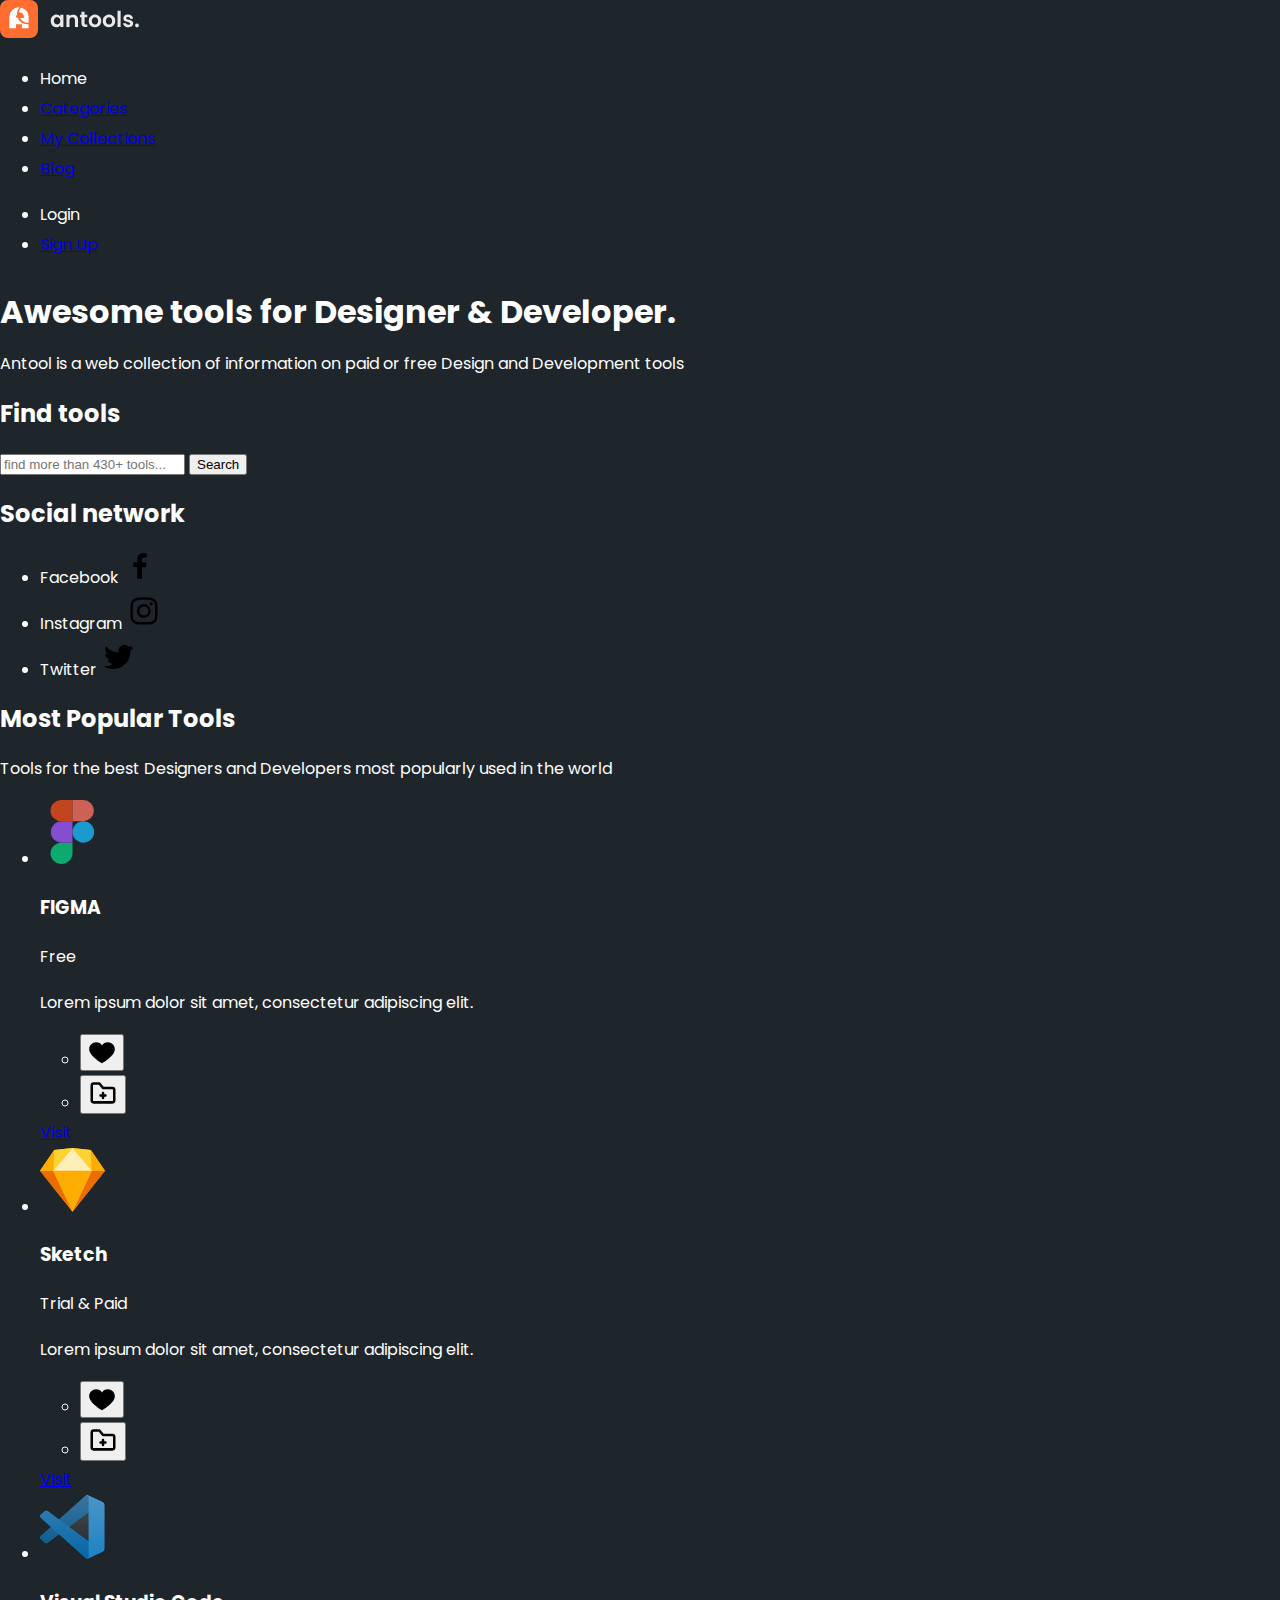
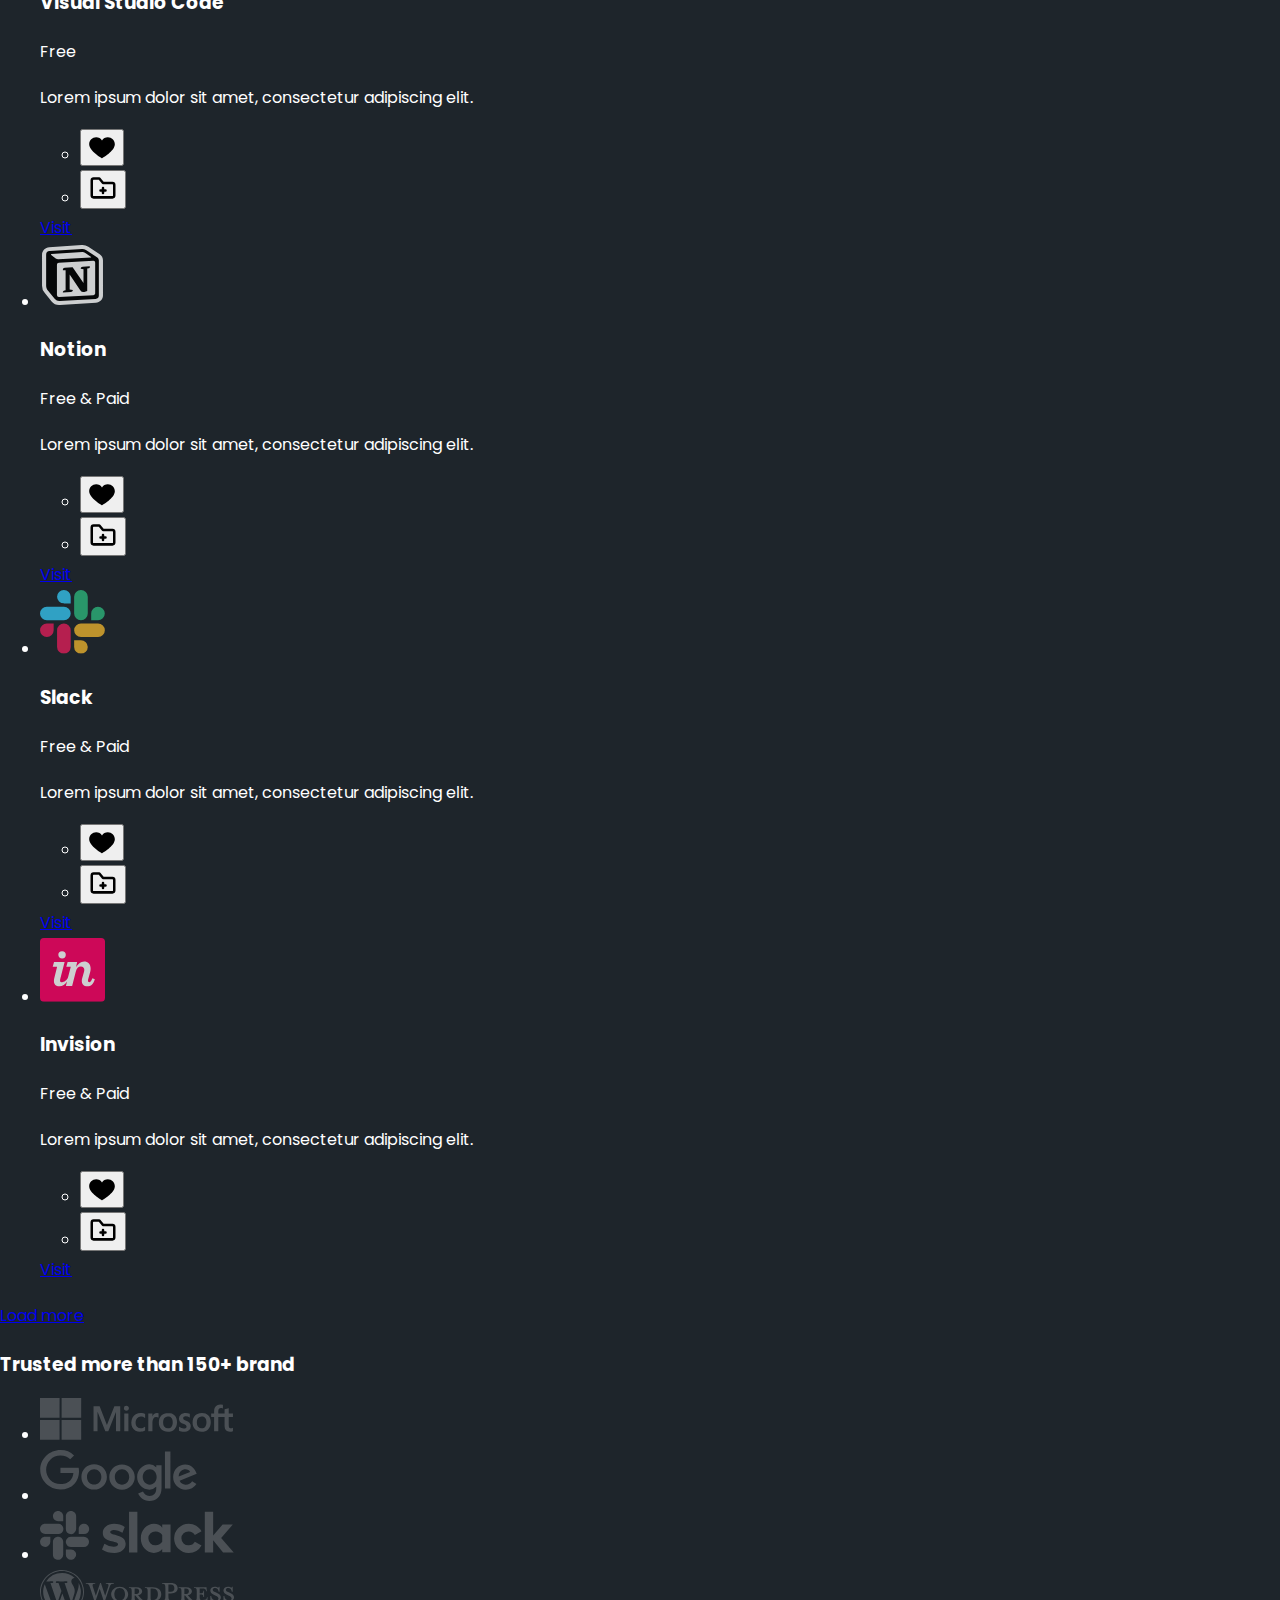
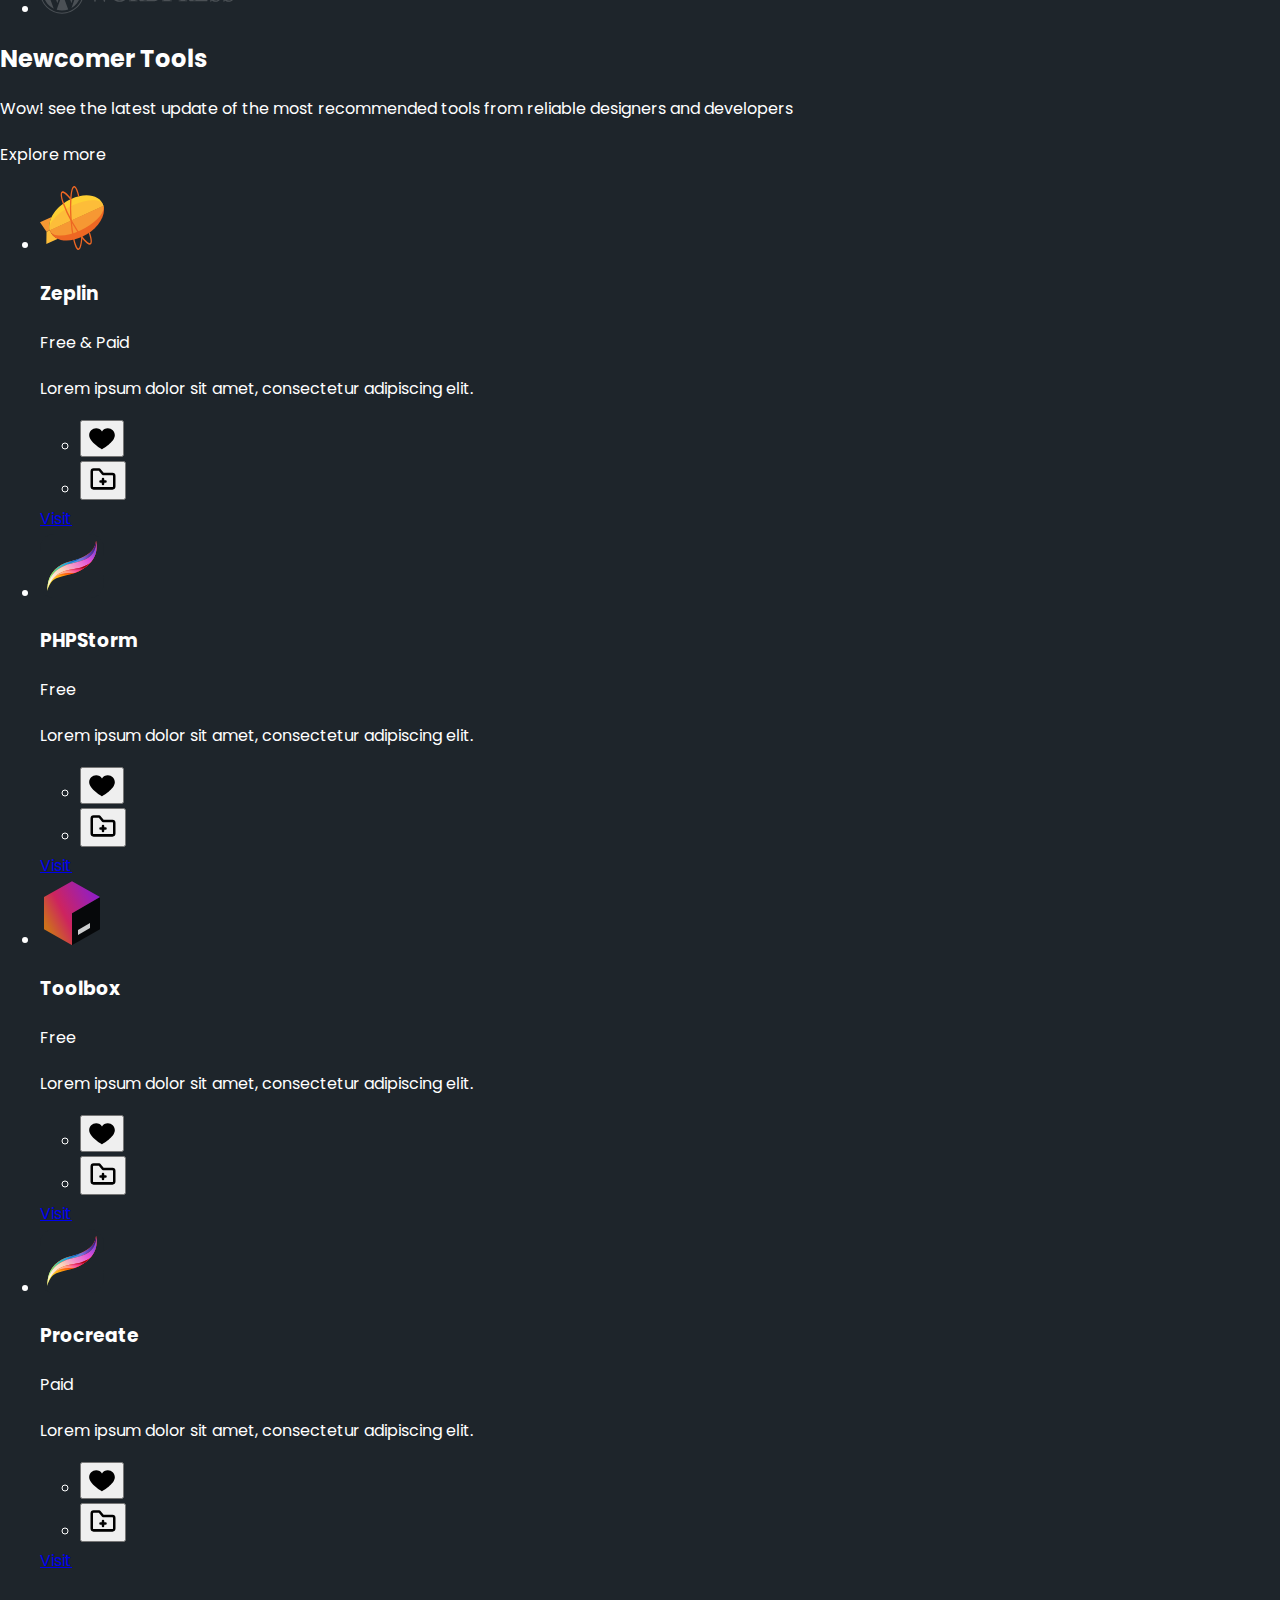
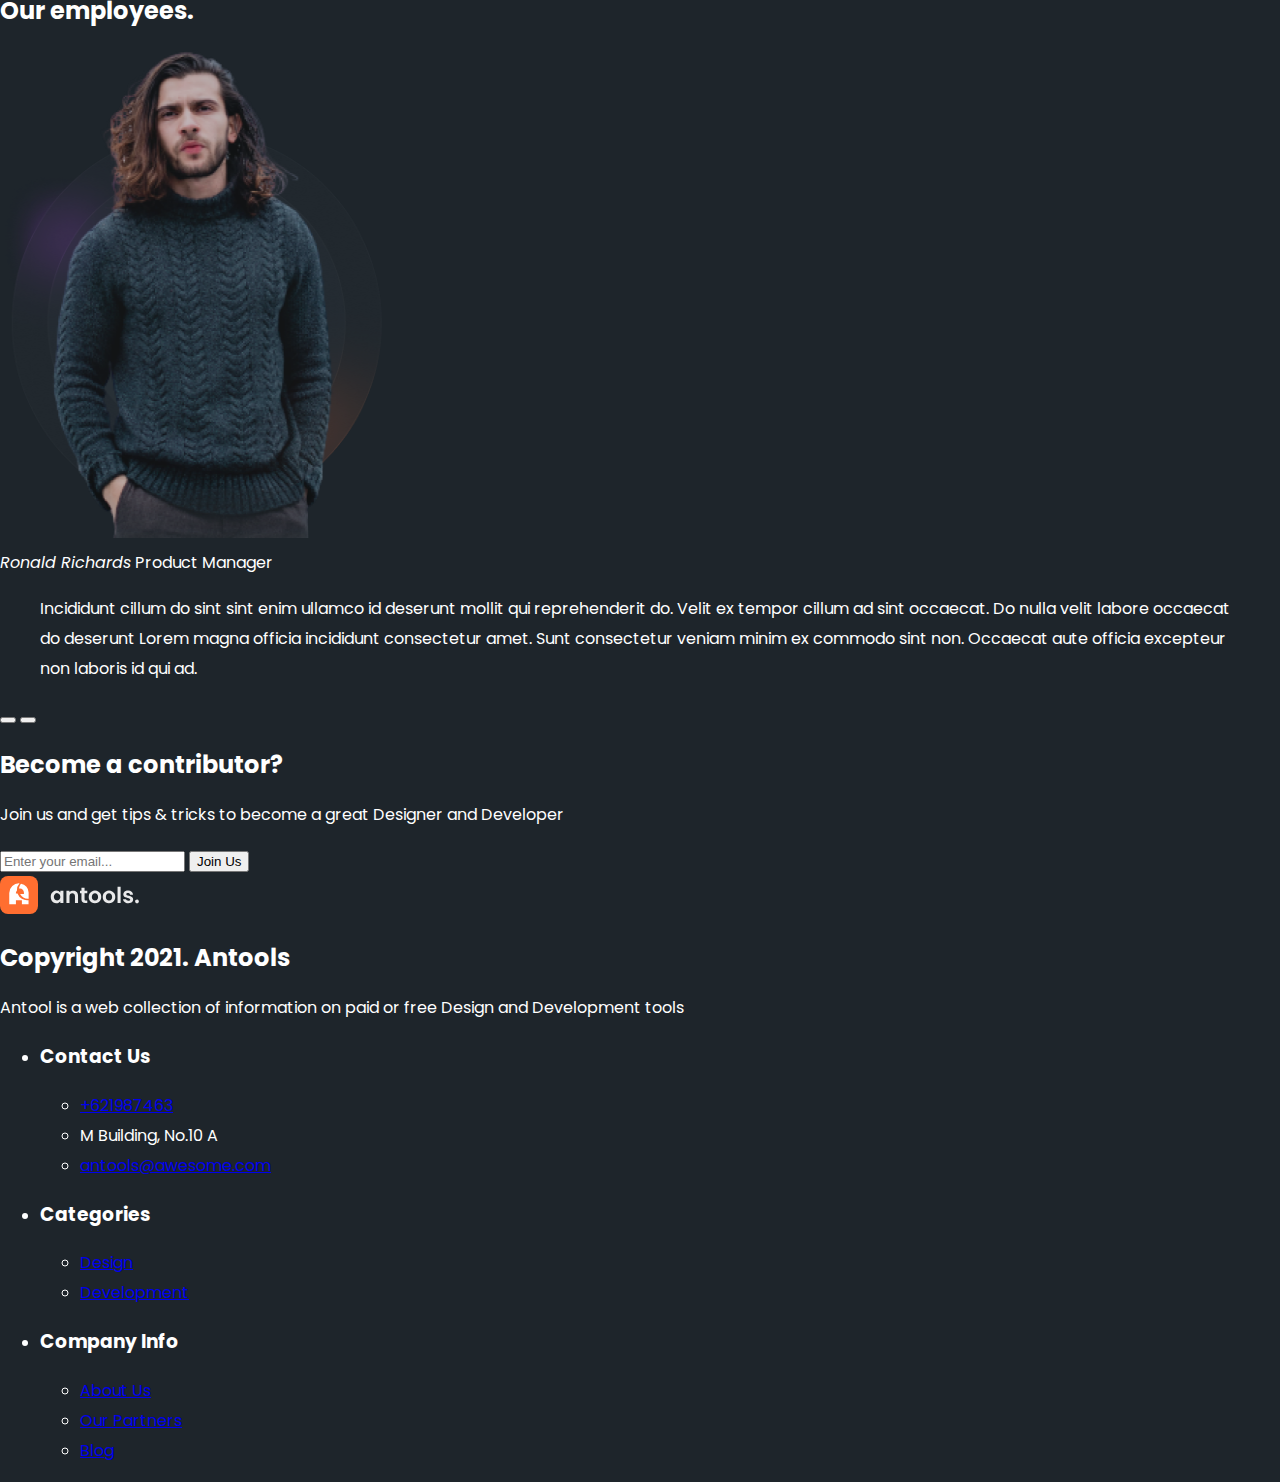
==== source/index.html @ 4cc18f41 "add links in navigation" ====
<!DOCTYPE html>
<html lang="en">

<head>
  <meta charset="UTF-8">
  <meta name="viewport" content="width=device-width, initial-scale=1.0">
  <link href="https://fonts.googleapis.com/css2?family=Poppins:wght@400;500;600&family=Roboto&display=swap" rel="stylesheet">
  <link rel="stylesheet" href="/css/style.css">
  <title>Antools - Awesome tools for Designer & Developer</title>
</head>

<body class="body">

  <!-- header/navigation -->

  <header class="main-header">
    <div class="main-header__wrapper">
      <a class="main-header__logo logo">
        <img src="./img/header/logo.svg" width="140" height="38" alt="Antools logo.">
      </a>
      <nav class="nav">
        <ul class="nav__list">
          <li class="nav__item">
            <a class="nav__link">Home</a>
          </li>
          <li class="nav__item">
            <a class="nav__link" href="#">Categories</a>
          </li>
          <li class="nav__item">
            <a class="nav__link" href="#">My Collections</a>
          </li>
          <li class="nav__item">
            <a class="nav__link" href="#">Blog</a>
          </li>
        </ul>
        <ul class="nav__list user-list">
          <li class="user-list__item">
            <a class="user-list__button button">Login</a>
          </li>
          <li class="user-list__item">
            <a class="user-list__button button button--orange" href="#">Sign Up</a>
          </li>
        </ul>
      </nav>
    </div>
  </header>

  <main class="main-page">

    <!-- hero section -->

    <section class="hero">
      <div class="hero__wrapper">
        <div class="hero__text">
          <h1 class="hero__title">Awesome tools for Designer & Developer<span class="hero__title--orange">.</span></h1>
          <p class="hero__description">
            Antool is a web collection of information on paid or free Design and Development tools
          </p>
        </div>

        <div class="hero__search">
          <h2 class="visually-hidden">Find tools</h2>
          <form class="hero__form form">
            <input class="form__search input" type="text" name="text" placeholder="find more than 430+ tools...">
            <input class="form__submit button button--orange" type="submit" name="submit" value="Search">
          </form>
        </div>

        <footer class="hero__footer">
          <h2 class="visually-hidden">Social network</h2>
          <ul class="hero__list">
            <li class="hero__item">
              <span class="visually-hidden">Facebook</span>
              <svg class="hero__social-icon" width="34" height="34" aria-hidden="true" focusable="false" xmlns="http://www.w3.org/2000/svg"><path d="M18.98 29.75V18.13h3.92l.58-4.54h-4.5v-2.9c0-1.3.36-2.2 2.25-2.2h2.38V4.42a31.64 31.64 0 0 0-3.5-.18c-3.45 0-5.83 2.11-5.83 6v3.33h-3.9v4.55h3.9v11.62h4.7Z"/></svg>
            </li>
            <li class="hero__item">
              <span class="visually-hidden">Instagram</span>
              <svg class="hero__social-icon" width="36" height="36" aria-hidden="true" focusable="false" xmlns="http://www.w3.org/2000/svg"><path d="M18 11.07a6.94 6.94 0 1 0 0 13.87 6.94 6.94 0 0 0 0-13.87Zm0 11.44a4.5 4.5 0 1 1 0-9.02 4.5 4.5 0 0 1 0 9.02ZM25.2 12.43a1.62 1.62 0 1 0 0-3.24 1.62 1.62 0 0 0 0 3.24Z" /><path d="M30.8 9.17a6.9 6.9 0 0 0-3.95-3.95 9.9 9.9 0 0 0-3.28-.63c-1.44-.06-1.9-.08-5.56-.08-3.67 0-4.14 0-5.57.08a9.83 9.83 0 0 0-3.28.63 6.9 6.9 0 0 0-3.94 3.95 9.88 9.88 0 0 0-.63 3.28c-.07 1.44-.09 1.9-.09 5.56 0 3.66 0 4.13.09 5.57a9.9 9.9 0 0 0 .63 3.28 6.91 6.91 0 0 0 3.95 3.94c1.04.41 2.15.64 3.27.68 1.45.06 1.9.08 5.57.08 3.66 0 4.13 0 5.56-.08a9.92 9.92 0 0 0 3.28-.63 6.92 6.92 0 0 0 3.95-3.95c.4-1.05.6-2.16.63-3.28.07-1.44.09-1.9.09-5.56 0-3.67 0-4.13-.09-5.57a9.87 9.87 0 0 0-.63-3.32Zm-1.83 14.3a7.57 7.57 0 0 1-.46 2.53 4.48 4.48 0 0 1-2.57 2.56c-.8.3-1.65.46-2.5.47a91.3 91.3 0 0 1-5.49.08c-3.65 0-4.03 0-5.48-.08a7.44 7.44 0 0 1-2.5-.47A4.48 4.48 0 0 1 7.39 26c-.3-.8-.46-1.65-.47-2.5A93.86 93.86 0 0 1 6.84 18c0-3.65 0-4.03.08-5.48.01-.86.17-1.72.47-2.53a4.48 4.48 0 0 1 2.58-2.57c.8-.3 1.64-.45 2.5-.47 1.43-.06 1.83-.08 5.48-.08 3.66 0 4.03 0 5.48.08.86.01 1.7.17 2.5.47A4.49 4.49 0 0 1 28.52 10c.3.8.45 1.65.46 2.5.07 1.43.08 1.83.08 5.48 0 3.66 0 4.05-.06 5.49h-.02Z" /></svg>
            </li>
            <li class="hero__item">
              <span class="visually-hidden">Twitter</span>
              <svg class="hero__social-icon" width="36" height="36" aria-hidden="true" focusable="false" xmlns="http://www.w3.org/2000/svg"><path d="M29.45 12c.02.26.02.52.02.78 0 7.99-6.08 17.2-17.2 17.2-3.41 0-6.6-1-9.27-2.72a12.1 12.1 0 0 0 8.96-2.5 6.05 6.05 0 0 1-5.65-4.2 6.43 6.43 0 0 0 2.73-.11 6.04 6.04 0 0 1-4.84-5.93v-.07c.8.44 1.74.72 2.73.76a6.03 6.03 0 0 1-1.87-8.08 17.19 17.19 0 0 0 12.46 6.33 6.04 6.04 0 0 1 10.3-5.52c1.35-.27 2.65-.76 3.84-1.46A6.03 6.03 0 0 1 29 9.8a12.1 12.1 0 0 0 3.48-.94A12.97 12.97 0 0 1 29.45 12Z" /></svg>
            </li>
          </ul>
        </footer>
      </div>
    </section>

    <!-- popular tools section -->

    <section class="tools">
      <div class="tools__wrapper">
        <h2 class="tools__title">Most Popular Tools</h2>
        <p class="tools__text">Tools for the best Designers and Developers most popularly used in the world</p>
        <ul class="tools__list">

          <!-- #1 card Figma -->
          <li class="tools__item card">
            <div class="card__head">
              <img class="card__logo" src="./img/tools/figma-logo.svg" width="65" height="64" alt="Figma logo.">
              <h3 class="card__title">FIGMA</h3>
              <span class="card__availability">Free</span>
            </div>
            <p class="card__text">Lorem ipsum dolor sit amet, consectetur adipiscing elit.</p>
            <div class="card__footer">
              <ul class="card__list">
                <li class="card__item">
                  <button class="card__button card__button--like" type="button">
                    <svg class="card__icon" width="28" height="28" aria-hidden="true" focusable="false" xmlns="http://www.w3.org/2000/svg"><path d="M19.833 5.25c-2.45 0-4.608 1.225-5.833 3.15-1.225-1.925-3.383-3.15-5.833-3.15-3.85 0-7 3.15-7 7 0 6.942 12.833 14 12.833 14s12.833-7 12.833-14c0-3.85-3.15-7-7-7Z" /></svg>
                  </button>
                </li>
                <li class="card__item">
                  <button class="card__button card__button--folder" type="button">
                    <svg class="card__icon" width="30" height="30" aria-hidden="true" focusable="false" xmlns="http://www.w3.org/2000/svg"><path d="M17.5 16.25h-1.25V15a1.25 1.25 0 0 0-2.5 0v1.25H12.5a1.25 1.25 0 0 0 0 2.5h1.25V20a1.25 1.25 0 0 0 2.5 0v-1.25h1.25a1.25 1.25 0 0 0 0-2.5Z" /><path d="M24.38 8.81h-8.75l-3.3-3.97a1.25 1.25 0 0 0-.96-.47H5.63A3.09 3.09 0 0 0 2.5 7.41V22.6a3.09 3.09 0 0 0 3.13 3.04h18.75a3.09 3.09 0 0 0 3.12-3.04V11.85a3.09 3.09 0 0 0-3.13-3.04ZM25 22.56a.57.57 0 0 1-.63.54H5.63a.58.58 0 0 1-.62-.54V7.41a.58.58 0 0 1 .63-.54h5.16l3.25 3.98a1.25 1.25 0 0 0 .96.46h9.38a.58.58 0 0 1 .62.54v10.71Z" /></svg>
                  </button>
                </li>
              </ul>
              <a class="card__button button" href="#">
                Visit
              </a>
            </div>
          </li>

          <!-- #2 card Sketch -->
          <li class="tools__item card card--current">
            <div class="card__head">
              <img class="card__logo" src="./img/tools/sketch-logo.svg" width="65" height="64" alt="Sketch logo.">
              <h3 class="card__title">Sketch</h3>
              <span class="card__availability">Trial & Paid</span>
            </div>
            <p class="card__text">Lorem ipsum dolor sit amet, consectetur adipiscing elit.</p>
            <div class="card__footer">
              <ul class="card__list">
                <li class="card__item">
                  <button class="card__button card__button--like" type="button">
                    <svg class="card__icon card__icon--current" width="28" height="28" aria-hidden="true" focusable="false" xmlns="http://www.w3.org/2000/svg"><path d="M19.833 5.25c-2.45 0-4.608 1.225-5.833 3.15-1.225-1.925-3.383-3.15-5.833-3.15-3.85 0-7 3.15-7 7 0 6.942 12.833 14 12.833 14s12.833-7 12.833-14c0-3.85-3.15-7-7-7Z" /></svg>
                  </button>
                </li>
                <li class="card__item">
                  <button class="card__button card__button--folder" type="button">
                    <svg class="card__icon" width="30" height="30" aria-hidden="true" focusable="false" xmlns="http://www.w3.org/2000/svg"><path d="M17.5 16.25h-1.25V15a1.25 1.25 0 0 0-2.5 0v1.25H12.5a1.25 1.25 0 0 0 0 2.5h1.25V20a1.25 1.25 0 0 0 2.5 0v-1.25h1.25a1.25 1.25 0 0 0 0-2.5Z" /><path d="M24.38 8.81h-8.75l-3.3-3.97a1.25 1.25 0 0 0-.96-.47H5.63A3.09 3.09 0 0 0 2.5 7.41V22.6a3.09 3.09 0 0 0 3.13 3.04h18.75a3.09 3.09 0 0 0 3.12-3.04V11.85a3.09 3.09 0 0 0-3.13-3.04ZM25 22.56a.57.57 0 0 1-.63.54H5.63a.58.58 0 0 1-.62-.54V7.41a.58.58 0 0 1 .63-.54h5.16l3.25 3.98a1.25 1.25 0 0 0 .96.46h9.38a.58.58 0 0 1 .62.54v10.71Z" /></svg>
                  </button>
                </li>
              </ul>
              <a class="card__button button button--orange" href="#">
                Visit
              </a>
            </div>
          </li>

          <!-- #3 card VS Code -->
          <li class="tools__item card">
            <div class="card__head">
              <img class="card__logo" src="./img/tools/vs-code-logo.svg" width="65" height="64" alt="Visual studio code logo.">
              <h3 class="card__title">Visual Studio Code</h3>
              <span class="card__availability">Free</span>
            </div>
            <p class="card__text">Lorem ipsum dolor sit amet, consectetur adipiscing elit.</p>
            <div class="card__footer">
              <ul class="card__list">
                <li class="card__item">
                  <button class="card__button card__button--like" type="button">
                    <svg class="card__icon" width="28" height="28" aria-hidden="true" focusable="false" xmlns="http://www.w3.org/2000/svg"><path d="M19.833 5.25c-2.45 0-4.608 1.225-5.833 3.15-1.225-1.925-3.383-3.15-5.833-3.15-3.85 0-7 3.15-7 7 0 6.942 12.833 14 12.833 14s12.833-7 12.833-14c0-3.85-3.15-7-7-7Z" /></svg>
                  </button>
                </li>
                <li class="card__item">
                  <button class="card__button card__button--folder" type="button">
                    <svg class="card__icon" width="30" height="30" aria-hidden="true" focusable="false" xmlns="http://www.w3.org/2000/svg"><path d="M17.5 16.25h-1.25V15a1.25 1.25 0 0 0-2.5 0v1.25H12.5a1.25 1.25 0 0 0 0 2.5h1.25V20a1.25 1.25 0 0 0 2.5 0v-1.25h1.25a1.25 1.25 0 0 0 0-2.5Z" /><path d="M24.38 8.81h-8.75l-3.3-3.97a1.25 1.25 0 0 0-.96-.47H5.63A3.09 3.09 0 0 0 2.5 7.41V22.6a3.09 3.09 0 0 0 3.13 3.04h18.75a3.09 3.09 0 0 0 3.12-3.04V11.85a3.09 3.09 0 0 0-3.13-3.04ZM25 22.56a.57.57 0 0 1-.63.54H5.63a.58.58 0 0 1-.62-.54V7.41a.58.58 0 0 1 .63-.54h5.16l3.25 3.98a1.25 1.25 0 0 0 .96.46h9.38a.58.58 0 0 1 .62.54v10.71Z" /></svg>
                  </button>
                </li>
              </ul>
              <a class="card__button button" href="#">
                Visit
              </a>
            </div>
          </li>

          <!-- #4 card Notion -->
          <li class="tools__item card">
            <div class="card__head">
              <img class="card__logo" src="./img/tools/notion-logo.svg" width="65" height="64" alt="Notion logo.">
              <h3 class="card__title">Notion</h3>
              <span class="card__availability">Free & Paid</span>
            </div>
            <p class="card__text">Lorem ipsum dolor sit amet, consectetur adipiscing elit.</p>
            <div class="card__footer">
              <ul class="card__list">
                <li class="card__item">
                  <button class="card__button card__button--like" type="button">
                    <svg class="card__icon" width="28" height="28" aria-hidden="true" focusable="false" xmlns="http://www.w3.org/2000/svg"><path d="M19.833 5.25c-2.45 0-4.608 1.225-5.833 3.15-1.225-1.925-3.383-3.15-5.833-3.15-3.85 0-7 3.15-7 7 0 6.942 12.833 14 12.833 14s12.833-7 12.833-14c0-3.85-3.15-7-7-7Z" /></svg>
                  </button>
                </li>
                <li class="card__item">
                  <button class="card__button card__button--folder" type="button">
                    <svg class="card__icon" width="30" height="30" aria-hidden="true" focusable="false" xmlns="http://www.w3.org/2000/svg"><path d="M17.5 16.25h-1.25V15a1.25 1.25 0 0 0-2.5 0v1.25H12.5a1.25 1.25 0 0 0 0 2.5h1.25V20a1.25 1.25 0 0 0 2.5 0v-1.25h1.25a1.25 1.25 0 0 0 0-2.5Z" /><path d="M24.38 8.81h-8.75l-3.3-3.97a1.25 1.25 0 0 0-.96-.47H5.63A3.09 3.09 0 0 0 2.5 7.41V22.6a3.09 3.09 0 0 0 3.13 3.04h18.75a3.09 3.09 0 0 0 3.12-3.04V11.85a3.09 3.09 0 0 0-3.13-3.04ZM25 22.56a.57.57 0 0 1-.63.54H5.63a.58.58 0 0 1-.62-.54V7.41a.58.58 0 0 1 .63-.54h5.16l3.25 3.98a1.25 1.25 0 0 0 .96.46h9.38a.58.58 0 0 1 .62.54v10.71Z" /></svg>
                  </button>
                </li>
              </ul>
              <a class="card__button button" href="#">
                Visit
              </a>
            </div>
          </li>

          <!-- #5 card Slack -->
          <li class="tools__item card">
            <div class="card__head">
              <img class="card__logo" src="./img/tools/slack-logo.svg" width="65" height="64" alt="Slack logo.">
              <h3 class="card__title">Slack</h3>
              <span class="card__availability">Free & Paid</span>
            </div>
            <p class="card__text">Lorem ipsum dolor sit amet, consectetur adipiscing elit.</p>
            <div class="card__footer">
              <ul class="card__list">
                <li class="card__item">
                  <button class="card__button card__button--like" type="button">
                    <svg class="card__icon" width="28" height="28" aria-hidden="true" focusable="false" xmlns="http://www.w3.org/2000/svg"><path d="M19.833 5.25c-2.45 0-4.608 1.225-5.833 3.15-1.225-1.925-3.383-3.15-5.833-3.15-3.85 0-7 3.15-7 7 0 6.942 12.833 14 12.833 14s12.833-7 12.833-14c0-3.85-3.15-7-7-7Z" /></svg>
                  </button>
                </li>
                <li class="card__item">
                  <button class="card__button card__button--folder" type="button">
                    <svg class="card__icon" width="30" height="30" aria-hidden="true" focusable="false" xmlns="http://www.w3.org/2000/svg"><path d="M17.5 16.25h-1.25V15a1.25 1.25 0 0 0-2.5 0v1.25H12.5a1.25 1.25 0 0 0 0 2.5h1.25V20a1.25 1.25 0 0 0 2.5 0v-1.25h1.25a1.25 1.25 0 0 0 0-2.5Z" /><path d="M24.38 8.81h-8.75l-3.3-3.97a1.25 1.25 0 0 0-.96-.47H5.63A3.09 3.09 0 0 0 2.5 7.41V22.6a3.09 3.09 0 0 0 3.13 3.04h18.75a3.09 3.09 0 0 0 3.12-3.04V11.85a3.09 3.09 0 0 0-3.13-3.04ZM25 22.56a.57.57 0 0 1-.63.54H5.63a.58.58 0 0 1-.62-.54V7.41a.58.58 0 0 1 .63-.54h5.16l3.25 3.98a1.25 1.25 0 0 0 .96.46h9.38a.58.58 0 0 1 .62.54v10.71Z" /></svg>
                  </button>
                </li>
              </ul>
              <a class="card__button button" href="#">
                Visit
              </a>
            </div>
          </li>

          <!-- #6 card Invision -->
          <li class="tools__item card">
            <div class="card__head">
              <img class="card__logo" src="./img/tools/invision-logo.svg" width="65" height="64" alt="Invision logo.">
              <h3 class="card__title">Invision</h3>
              <span class="card__availability">Free & Paid</span>
            </div>
            <p class="card__text">Lorem ipsum dolor sit amet, consectetur adipiscing elit.</p>
            <div class="card__footer">
              <ul class="card__list">
                <li class="card__item">
                  <button class="card__button card__button--like" type="button">
                    <svg class="card__icon" width="28" height="28" aria-hidden="true" focusable="false" xmlns="http://www.w3.org/2000/svg"><path d="M19.833 5.25c-2.45 0-4.608 1.225-5.833 3.15-1.225-1.925-3.383-3.15-5.833-3.15-3.85 0-7 3.15-7 7 0 6.942 12.833 14 12.833 14s12.833-7 12.833-14c0-3.85-3.15-7-7-7Z" /></svg>
                  </button>
                </li>
                <li class="card__item">
                  <button class="card__button card__button--folder" type="button">
                    <svg class="card__icon" width="30" height="30" aria-hidden="true" focusable="false" xmlns="http://www.w3.org/2000/svg"><path d="M17.5 16.25h-1.25V15a1.25 1.25 0 0 0-2.5 0v1.25H12.5a1.25 1.25 0 0 0 0 2.5h1.25V20a1.25 1.25 0 0 0 2.5 0v-1.25h1.25a1.25 1.25 0 0 0 0-2.5Z" /><path d="M24.38 8.81h-8.75l-3.3-3.97a1.25 1.25 0 0 0-.96-.47H5.63A3.09 3.09 0 0 0 2.5 7.41V22.6a3.09 3.09 0 0 0 3.13 3.04h18.75a3.09 3.09 0 0 0 3.12-3.04V11.85a3.09 3.09 0 0 0-3.13-3.04ZM25 22.56a.57.57 0 0 1-.63.54H5.63a.58.58 0 0 1-.62-.54V7.41a.58.58 0 0 1 .63-.54h5.16l3.25 3.98a1.25 1.25 0 0 0 .96.46h9.38a.58.58 0 0 1 .62.54v10.71Z" /></svg>
                  </button>
                </li>
              </ul>
              <a class="card__button button" href="#">
                Visit
              </a>
            </div>
          </li>
        </ul>

        <a class="tools__button" href="#">
          Load more
        </a>
      </div>
    </section>

    <!-- brands section -->

    <section class="brands">
      <div class="brands__wrapper">
        <div class="brands__block">
          <h3 class="brands__title">Trusted more than 150+ brand</h3>
          <ul class="brands__list">
            <li class="brands__item">
              <img class="brands__logo" src="./img/brands/microsoft-logo.svg" width="193" height="42" alt="Microsoft logo.">
            </li>
            <li class="brands__item">
              <img class="brands__logo" src="./img/brands/google-logo.svg" width="157" height="51" alt="Google logo.">
            </li>
            <li class="brands__item">
              <img class="brands__logo" src="./img/brands/slack-logo.svg" width="194" height="49" alt="Slack logo.">
            </li>
            <li class="brands__item">
              <img class="brands__logo" src="./img/brands/wordpress-logo.svg" width="194" height="44" alt="Wordpress logo.">
            </li>
          </ul>
        </div>
      </div>
    </section>

    <!-- newcomer tools section -->

    <section class="newtools">
      <div class="newtools__wrapper">
        <div class="newtools__description">
          <h2 class="newtools__title ">Newcomer Tools</h2>
          <p class="newtools__text">Wow! see the latest update of the most recommended tools from reliable designers and developers</p>
          <a class="newtools__button button button--orange">
            Explore more
          </a>
        </div>
        <div class="newtools__cards">
          <ul class="newtools__list">

            <!-- #1 mini-card Zepelin -->
            <li class="newtoold__item mini-card">
              <div class="mini-card__head">
                <img class="mini-card__logo" src="./img/newtools/zeplin-logo.svg" width="64" height="64" alt="Zepelin logo.">
                <h3 class="mini-card__title">Zeplin</h3>
                <span class="mini-card__availability">Free & Paid</span>
              </div>
              <p class="mini-card__text">Lorem ipsum dolor sit amet, consectetur adipiscing elit.</p>
              <div class="mini-card__footer">
                <ul class="mini-card__list">
                  <li class="mini-card__item">
                    <button class="mini-card__button mini-card__button--like" type="button">
                      <svg class="mini-card__icon" width="28" height="28" aria-hidden="true" focusable="false" xmlns="http://www.w3.org/2000/svg"><path d="M19.833 5.25c-2.45 0-4.608 1.225-5.833 3.15-1.225-1.925-3.383-3.15-5.833-3.15-3.85 0-7 3.15-7 7 0 6.942 12.833 14 12.833 14s12.833-7 12.833-14c0-3.85-3.15-7-7-7Z" /></svg>
                    </button>
                  </li>
                  <li class="mini-card__item">
                    <button class="mini-card__button mini-card__button--folder" type="button">
                      <svg class="mini-card__icon" width="30" height="30" aria-hidden="true" focusable="false" xmlns="http://www.w3.org/2000/svg"><path d="M17.5 16.25h-1.25V15a1.25 1.25 0 0 0-2.5 0v1.25H12.5a1.25 1.25 0 0 0 0 2.5h1.25V20a1.25 1.25 0 0 0 2.5 0v-1.25h1.25a1.25 1.25 0 0 0 0-2.5Z" /><path d="M24.38 8.81h-8.75l-3.3-3.97a1.25 1.25 0 0 0-.96-.47H5.63A3.09 3.09 0 0 0 2.5 7.41V22.6a3.09 3.09 0 0 0 3.13 3.04h18.75a3.09 3.09 0 0 0 3.12-3.04V11.85a3.09 3.09 0 0 0-3.13-3.04ZM25 22.56a.57.57 0 0 1-.63.54H5.63a.58.58 0 0 1-.62-.54V7.41a.58.58 0 0 1 .63-.54h5.16l3.25 3.98a1.25 1.25 0 0 0 .96.46h9.38a.58.58 0 0 1 .62.54v10.71Z" /></svg>
                    </button>
                  </li>
                </ul>
                <a class="mini-card__button button" href="#">
                  Visit
                </a>
              </div>
            </li>

            <!-- #2 mini-card PHPStorm -->
            <li class="newtoold__item mini-card mini-card--current">
              <div class="mini-card__head">
                <img class="mini-card__logo" src="./img/newtools/procreate-logo.svg" width="64" height="64" alt="PHPStorm logo.">
                <h3 class="mini-card__title">PHPStorm</h3>
                <span class="mini-card__availability">Free</span>
              </div>
              <p class="mini-card__text">Lorem ipsum dolor sit amet, consectetur adipiscing elit.</p>
              <div class="mini-card__footer">
                <ul class="mini-card__list">
                  <li class="mini-card__item">
                    <button class="mini-card__button mini-card__button--like" type="button">
                      <svg class="mini-card__icon" width="28" height="28" aria-hidden="true" focusable="false" xmlns="http://www.w3.org/2000/svg"><path d="M19.833 5.25c-2.45 0-4.608 1.225-5.833 3.15-1.225-1.925-3.383-3.15-5.833-3.15-3.85 0-7 3.15-7 7 0 6.942 12.833 14 12.833 14s12.833-7 12.833-14c0-3.85-3.15-7-7-7Z" /></svg>
                    </button>
                  </li>
                  <li class="mini-card__item">
                    <button class="mini-card__button mini-card__button--folder" type="button">
                      <svg class="mini-card__icon" width="30" height="30" aria-hidden="true" focusable="false" xmlns="http://www.w3.org/2000/svg"><path d="M17.5 16.25h-1.25V15a1.25 1.25 0 0 0-2.5 0v1.25H12.5a1.25 1.25 0 0 0 0 2.5h1.25V20a1.25 1.25 0 0 0 2.5 0v-1.25h1.25a1.25 1.25 0 0 0 0-2.5Z" /><path d="M24.38 8.81h-8.75l-3.3-3.97a1.25 1.25 0 0 0-.96-.47H5.63A3.09 3.09 0 0 0 2.5 7.41V22.6a3.09 3.09 0 0 0 3.13 3.04h18.75a3.09 3.09 0 0 0 3.12-3.04V11.85a3.09 3.09 0 0 0-3.13-3.04ZM25 22.56a.57.57 0 0 1-.63.54H5.63a.58.58 0 0 1-.62-.54V7.41a.58.58 0 0 1 .63-.54h5.16l3.25 3.98a1.25 1.25 0 0 0 .96.46h9.38a.58.58 0 0 1 .62.54v10.71Z" /></svg>
                    </button>
                  </li>
                </ul>
                <a class="mini-card__button button button--orange" href="#">
                  Visit
                </a>
              </div>
            </li>

            <!-- #3 mini-card Toolbox -->
            <li class="newtoold__item mini-card">
              <div class="mini-card__head">
                <img class="mini-card__logo" src="./img/newtools/toolbox-logo.svg" width="64" height="64" alt="Toolbox logo.">
                <h3 class="mini-card__title">Toolbox</h3>
                <span class="mini-card__availability">Free</span>
              </div>
              <p class="mini-card__text">Lorem ipsum dolor sit amet, consectetur adipiscing elit.</p>
              <div class="mini-card__footer">
                <ul class="mini-card__list">
                  <li class="mini-card__item">
                    <button class="mini-card__button mini-card__button--like" type="button">
                      <svg class="mini-card__icon" width="28" height="28" aria-hidden="true" focusable="false" xmlns="http://www.w3.org/2000/svg"><path d="M19.833 5.25c-2.45 0-4.608 1.225-5.833 3.15-1.225-1.925-3.383-3.15-5.833-3.15-3.85 0-7 3.15-7 7 0 6.942 12.833 14 12.833 14s12.833-7 12.833-14c0-3.85-3.15-7-7-7Z" /></svg>
                    </button>
                  </li>
                  <li class="mini-card__item">
                    <button class="mini-card__button mini-card__button--folder" type="button">
                      <svg class="mini-card__icon" width="30" height="30" aria-hidden="true" focusable="false" xmlns="http://www.w3.org/2000/svg"><path d="M17.5 16.25h-1.25V15a1.25 1.25 0 0 0-2.5 0v1.25H12.5a1.25 1.25 0 0 0 0 2.5h1.25V20a1.25 1.25 0 0 0 2.5 0v-1.25h1.25a1.25 1.25 0 0 0 0-2.5Z" /><path d="M24.38 8.81h-8.75l-3.3-3.97a1.25 1.25 0 0 0-.96-.47H5.63A3.09 3.09 0 0 0 2.5 7.41V22.6a3.09 3.09 0 0 0 3.13 3.04h18.75a3.09 3.09 0 0 0 3.12-3.04V11.85a3.09 3.09 0 0 0-3.13-3.04ZM25 22.56a.57.57 0 0 1-.63.54H5.63a.58.58 0 0 1-.62-.54V7.41a.58.58 0 0 1 .63-.54h5.16l3.25 3.98a1.25 1.25 0 0 0 .96.46h9.38a.58.58 0 0 1 .62.54v10.71Z" /></svg>
                    </button>
                  </li>
                </ul>
                <a class="mini-card__button button" href="#">
                  Visit
                </a>
              </div>
            </li>

            <!-- #4 mini-card Procreate -->
            <li class="newtoold__item mini-card">
              <div class="mini-card__head">
                <img class="mini-card__logo" src="./img/newtools/procreate-logo.svg" width="64" height="64" alt="Procreate logo.">
                <h3 class="mini-card__title">Procreate</h3>
                <span class="mini-card__availability">Paid</span>
              </div>
              <p class="mini-card__text">Lorem ipsum dolor sit amet, consectetur adipiscing elit.</p>
              <div class="mini-card__footer">
                <ul class="mini-card__list">
                  <li class="mini-card__item">
                    <button class="mini-card__button mini-card__button--like" type="button">
                      <svg class="mini-card__icon" width="28" height="28" aria-hidden="true" focusable="false" xmlns="http://www.w3.org/2000/svg"><path d="M19.833 5.25c-2.45 0-4.608 1.225-5.833 3.15-1.225-1.925-3.383-3.15-5.833-3.15-3.85 0-7 3.15-7 7 0 6.942 12.833 14 12.833 14s12.833-7 12.833-14c0-3.85-3.15-7-7-7Z" /></svg>
                    </button>
                  </li>
                  <li class="mini-card__item">
                    <button class="mini-card__button mini-card__button--folder" type="button">
                      <svg class="mini-card__icon" width="30" height="30" aria-hidden="true" focusable="false" xmlns="http://www.w3.org/2000/svg"><path d="M17.5 16.25h-1.25V15a1.25 1.25 0 0 0-2.5 0v1.25H12.5a1.25 1.25 0 0 0 0 2.5h1.25V20a1.25 1.25 0 0 0 2.5 0v-1.25h1.25a1.25 1.25 0 0 0 0-2.5Z" /><path d="M24.38 8.81h-8.75l-3.3-3.97a1.25 1.25 0 0 0-.96-.47H5.63A3.09 3.09 0 0 0 2.5 7.41V22.6a3.09 3.09 0 0 0 3.13 3.04h18.75a3.09 3.09 0 0 0 3.12-3.04V11.85a3.09 3.09 0 0 0-3.13-3.04ZM25 22.56a.57.57 0 0 1-.63.54H5.63a.58.58 0 0 1-.62-.54V7.41a.58.58 0 0 1 .63-.54h5.16l3.25 3.98a1.25 1.25 0 0 0 .96.46h9.38a.58.58 0 0 1 .62.54v10.71Z" /></svg>
                    </button>
                  </li>
                </ul>
                <a class="mini-card__button button" href="#">
                  Visit
                </a>
              </div>
            </li>
          </ul>
        </div>
      </div>
    </section>

    <!-- teams section -->

    <section class="teams">
      <h2 class="visually-hidden">Our employees.</h2>
      <div class="teams__wrapper">
        <div class="teams__employee">
          <img class="teams__photo" src="./img/teams/Ronald-Richards.png" width="399" height="492" alt="Employee photo.">
          <div class="teams__about">
            <cite class="teams__name">Ronald Richards</cite>
            <span class="teams__job-title">Product Manager</span>
          </div>
        </div>
        <blockquote class="teams__quote">
          Incididunt cillum do sint sint enim ullamco id deserunt mollit qui reprehenderit do. 
          Velit ex tempor cillum ad sint occaecat. Do nulla velit labore occaecat do deserunt Lorem magna officia 
          incididunt consectetur amet. Sunt consectetur veniam minim ex commodo sint non. 
          Occaecat aute officia excepteur non laboris id qui ad.
        </blockquote>
        </div>
        <button class="teams__button-prev"></button>
        <button class="teams__button-next"></button>
      </div>
    </section>

    <!-- subscribe section -->

    <section class="subscribe">
      <div class="subscribe__wrapper">
        <div class="subscribe__head">
          <h2 class="subscribe__title">Become a contributor?</h2>
          <p class="subscribe__text">Join us and get tips & tricks to become a great Designer and Developer</p>
        </div>
        <form class="subscribe__form form">
          <input class="subscribe__input input" type="email" name="e-mail" placeholder="Enter your email...">
          <input class="subscribe__submit button button--orange" type="submit" name="submit" value="Join Us">
        </form>
      </div>
    </section>

    <!-- main footer -->

    <footer class="footer">
      <div class="footer__wrapper">
        <div class="footer__made">
          <a class="footer__logo logo" href="#">
            <img src="./img/header/logo.svg" width="140" height="38" alt="Antools logo.">
          </a>
          <h2 class="footer__copyright">Copyright 2021. Antools</h2>
          <p class="footer__about">Antool is a web collection of information on paid or free Design and Development tools</p>
        </div>
        <ul class="footer__list">
          <li class="footer__item info">
            <h3 class="info__title">Contact Us</h3>
            <ul class="info__list">
              <li class="info__item">
                <a class="info__telephone" href="tel:+621987463">+621987463</a>
              </li>
              <li class="info__item">M Building, No.10 A</li>
              <li class="info__item">
                <a class="info__email" href="malito:antools@awesome.com">antools@awesome.com</a>
              </li>
            </ul>
          </li>
          <li class="footer__item info">
            <h3 class="info__title">Categories</h3>
            <ul class="info__list">
              <li class="info__item">
                <a class="info__link" href="#">Design</a>
              </li>
              <li class="info__item">
                <a class="info__link" href="#">Development</a>
              </li>
            </ul>
          </li>
          <li class="footer__item info">
            <h3 class="info__title">Company Info</h3>
            <ul class="info__list">
              <li class="info__item">
                <a class="info__link" href="#">About Us</a>
              </li>
              <li class="info__item">
                <a class="info__link" href="#">Our Partners</a>
              </li>
              <li class="info__item">
                <a class="info__link" href="#">Blog</a>
              </li>
            </ul>
          </li>
        </ul>
      </div>
    </footer>
  </main>
</body>
</html>
---- css/style.css ----
html {
  width: 100%;
}

body {
  font-family: "Poppins", "Montserrat", sans-serif;
  font-size: 16px;
  line-height: 30px;
  color: #ffffff;
  background-color: #1E252B;
  max-width: 1440px;
  min-height: 100%;
  margin: 0 auto;
  display: flex;
  flex-direction: column;
}
/*# sourceMappingURL=style.css.map */
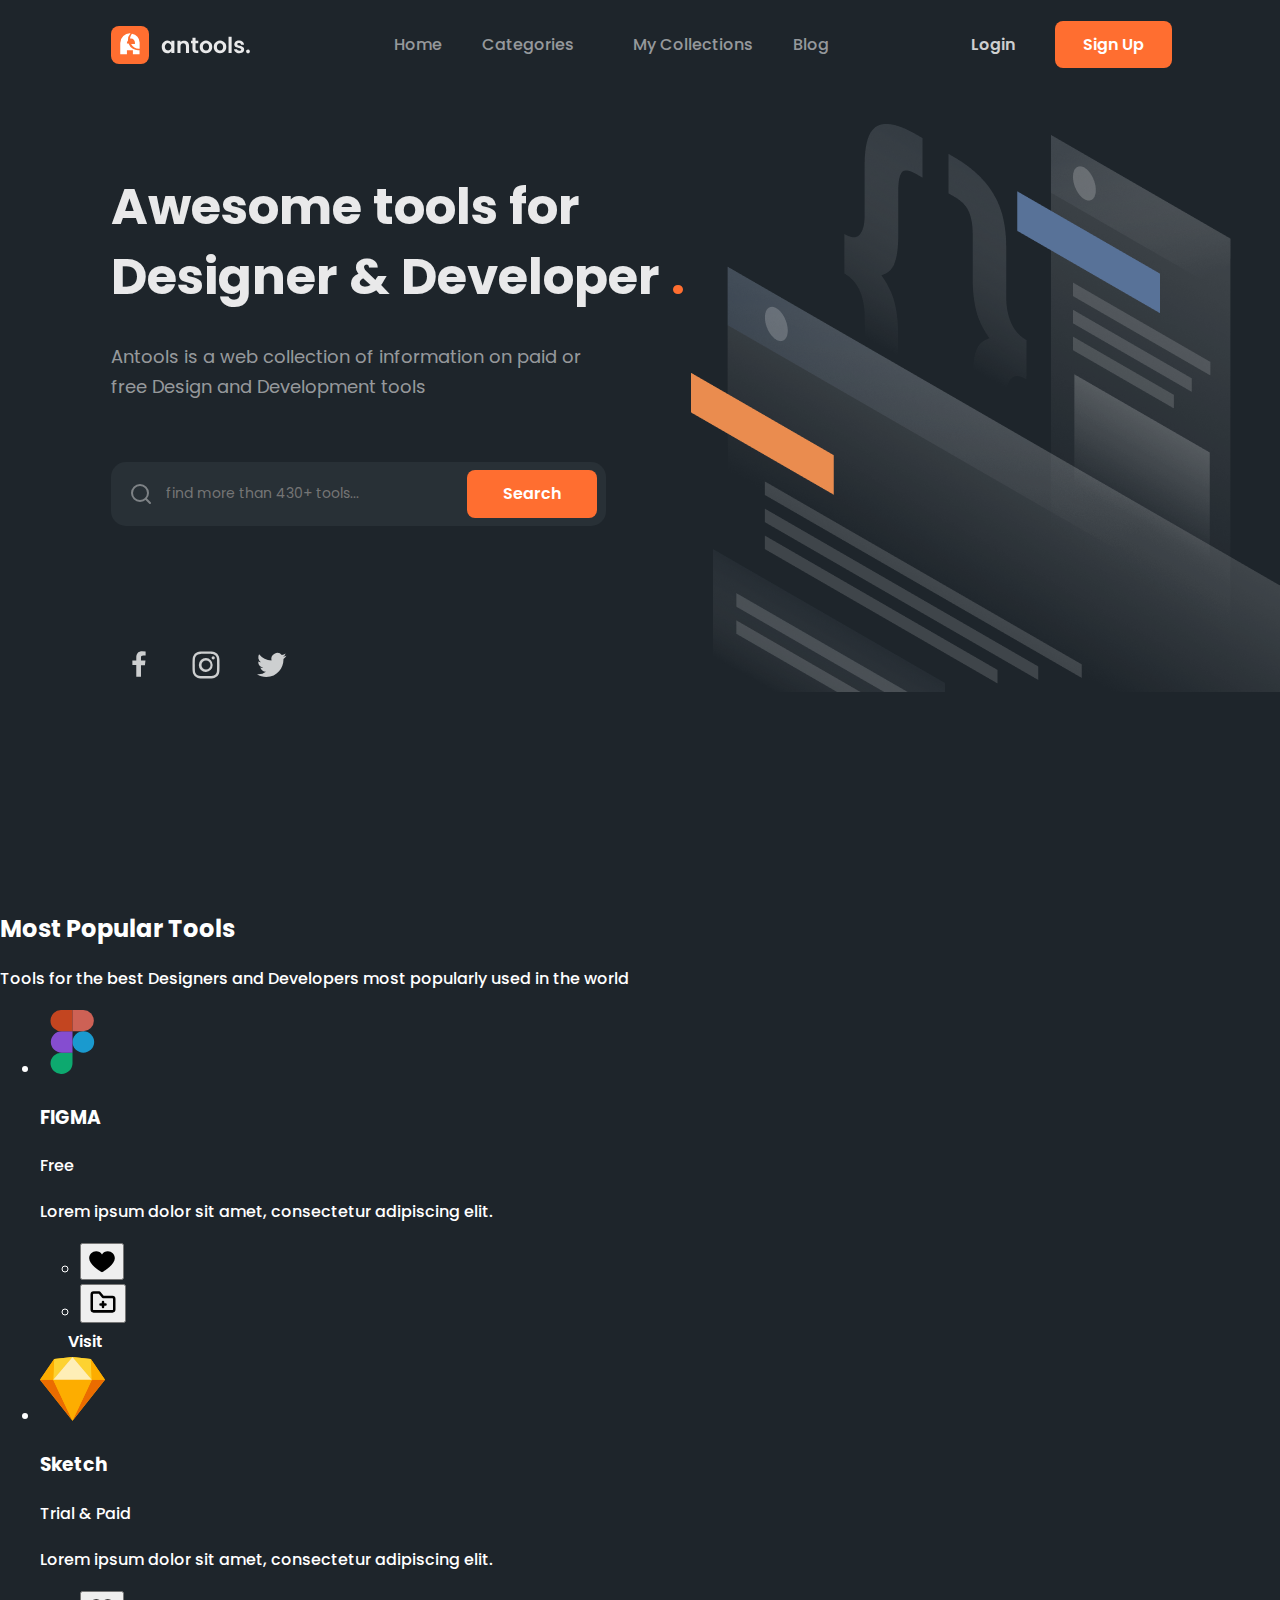
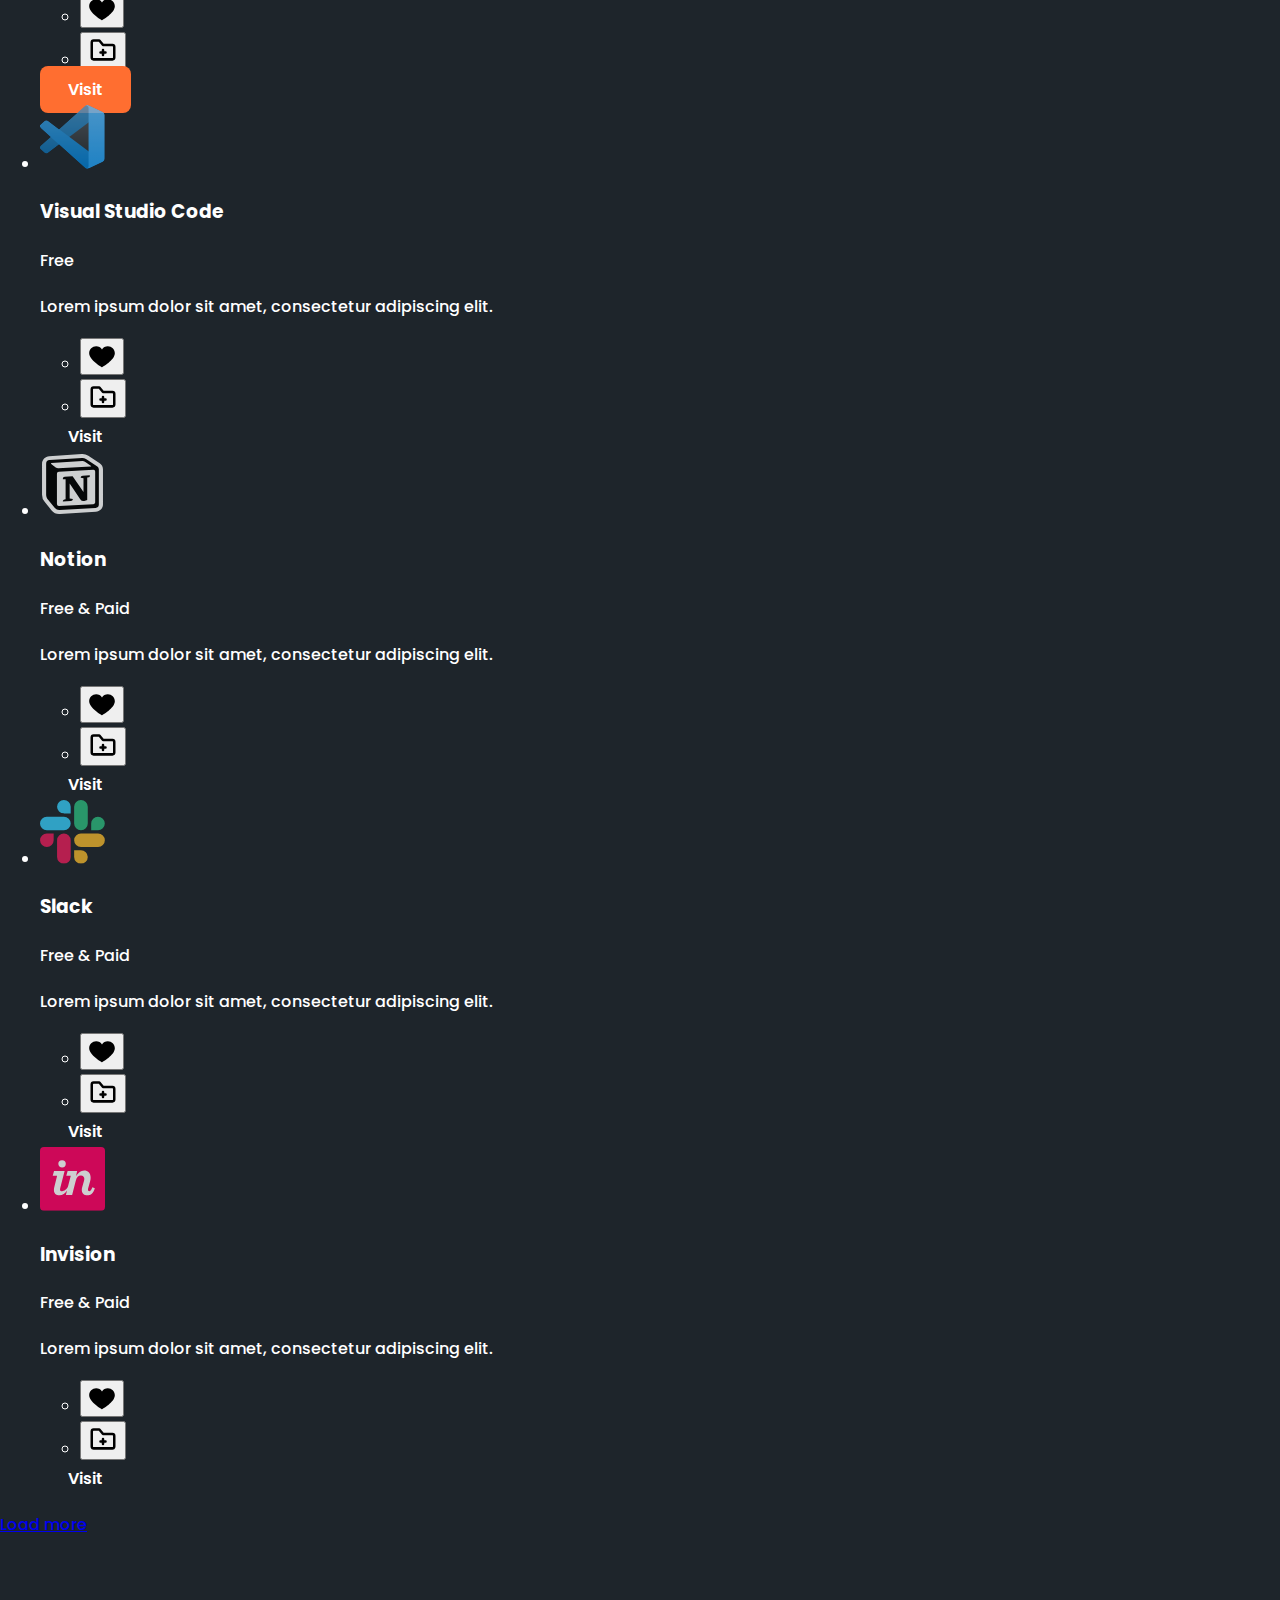
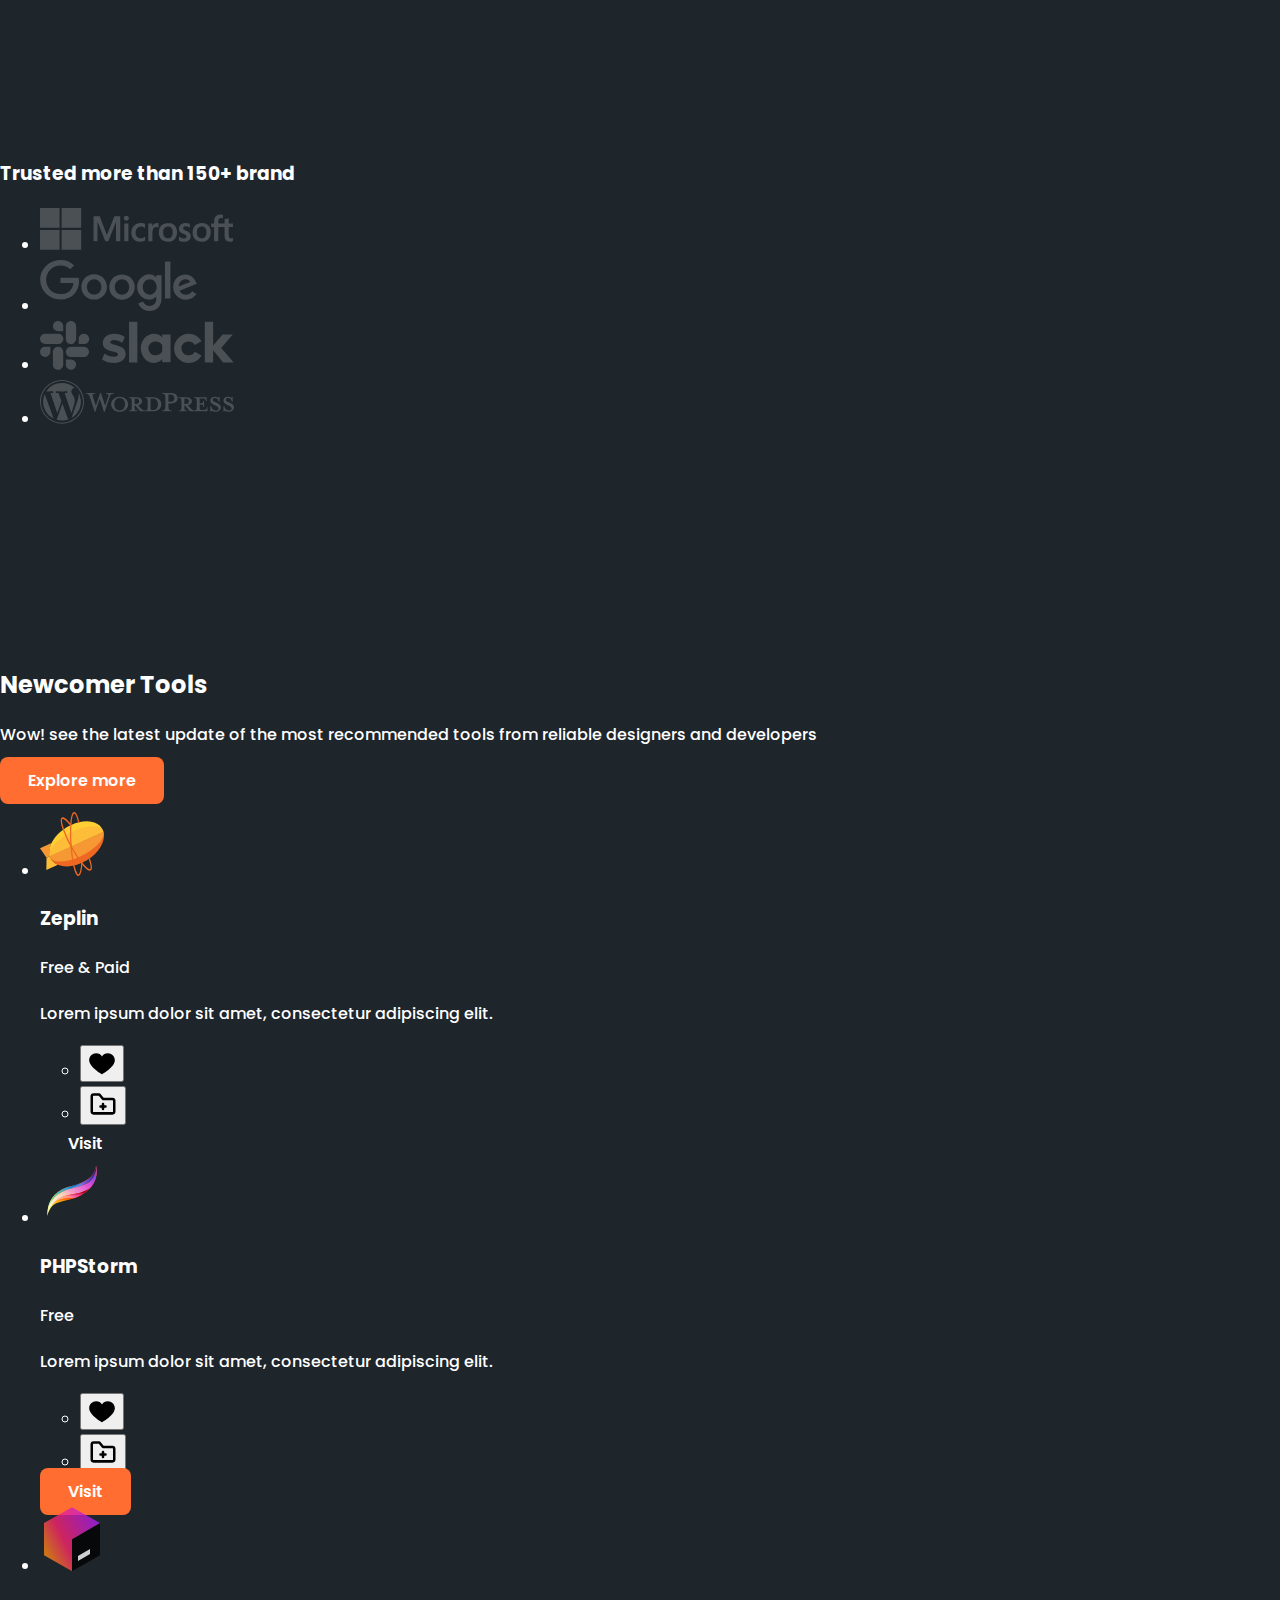
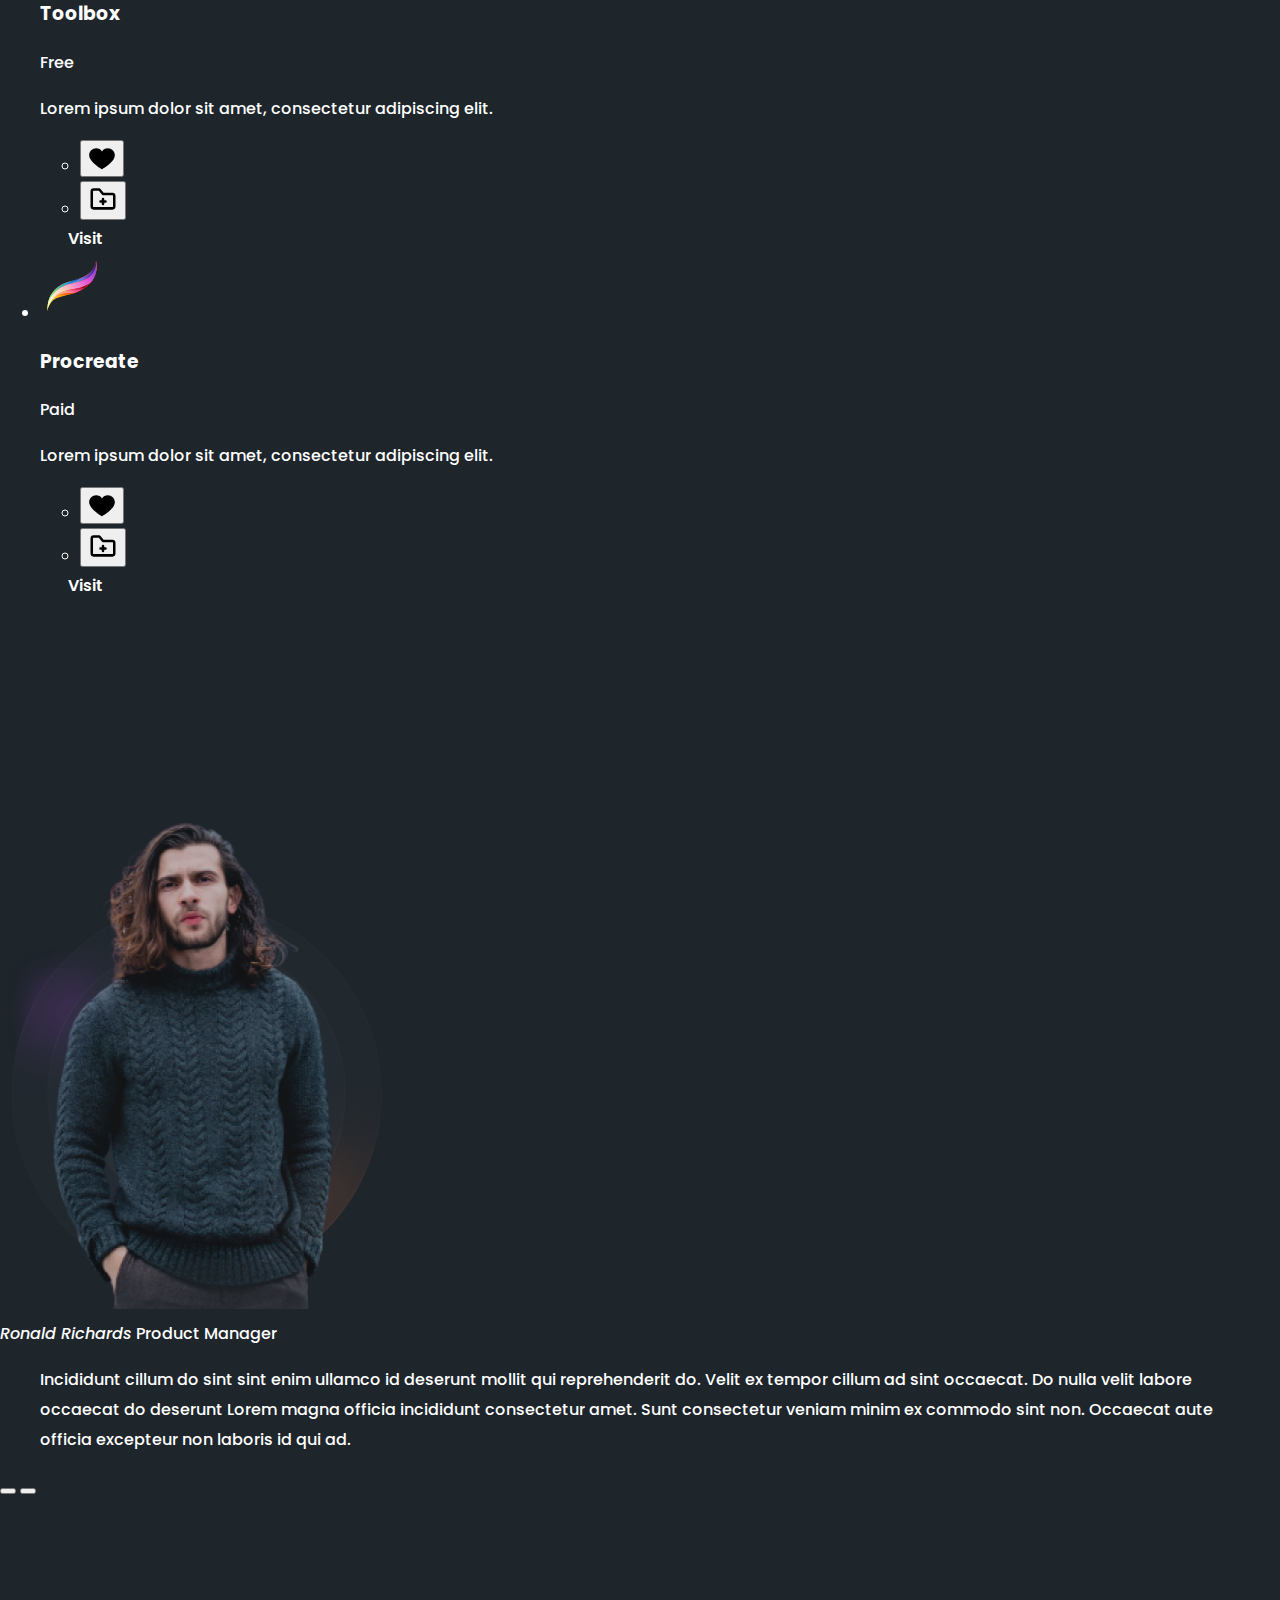
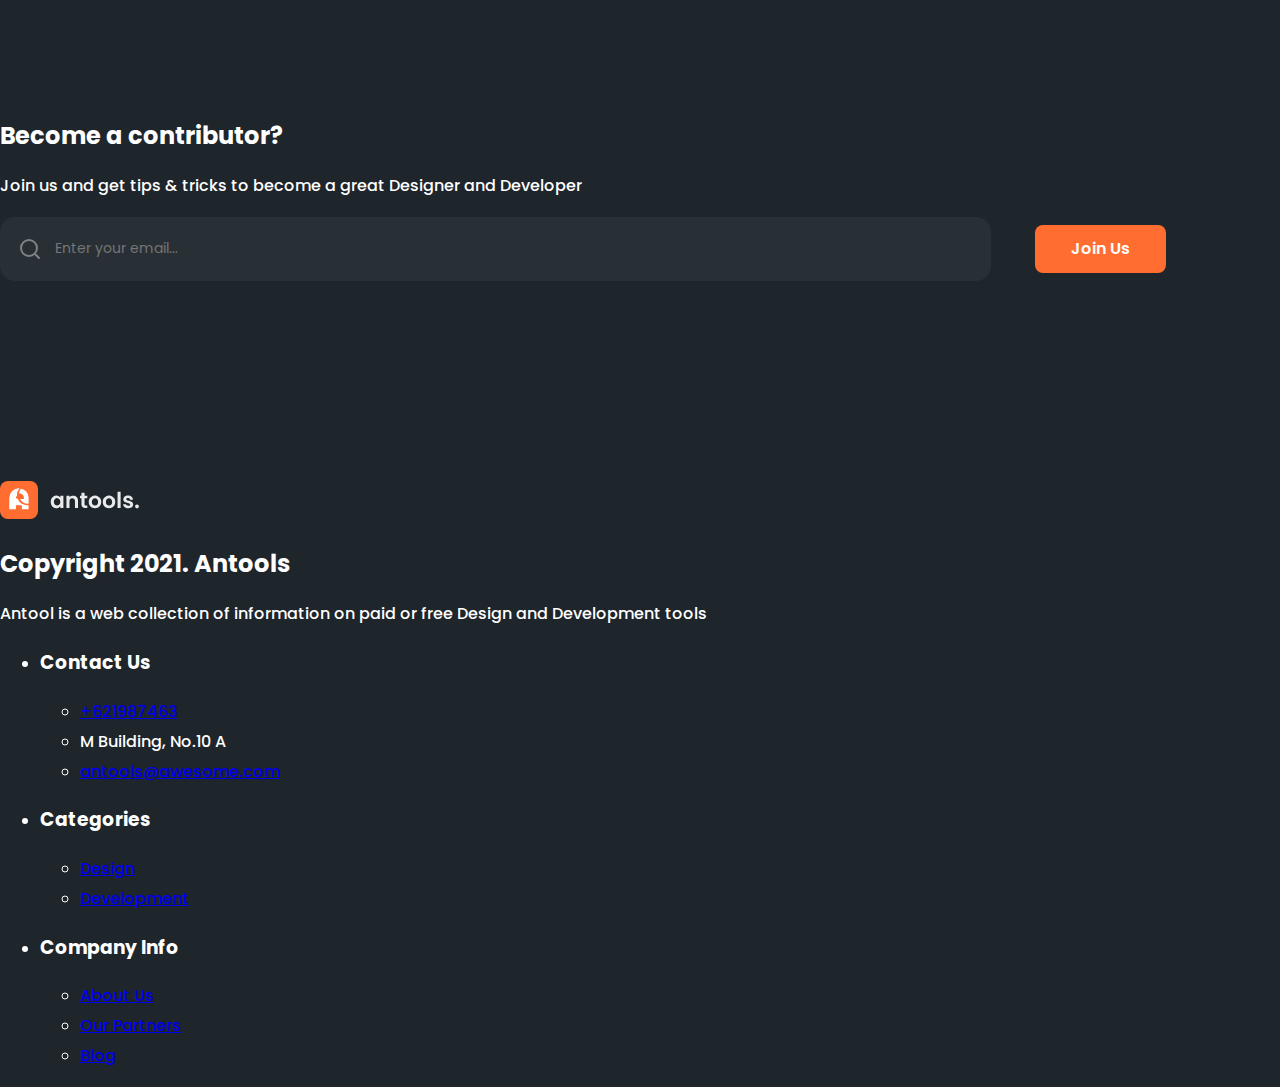
==== commit 16656e3d: "styles header+hero" ====
--- a/source/index.html
+++ b/source/index.html
@@ -15,27 +15,27 @@
 
   <header class="main-header">
     <div class="main-header__wrapper">
-      <a class="main-header__logo logo">
-        <img src="./img/header/logo.svg" width="140" height="38" alt="Antools logo.">
-      </a>
-      <nav class="nav">
-        <ul class="nav__list">
-          <li class="nav__item">
-            <a class="nav__link">Home</a>
-          </li>
-          <li class="nav__item">
-            <a class="nav__link" href="#">Categories</a>
-          </li>
-          <li class="nav__item">
-            <a class="nav__link" href="#">My Collections</a>
-          </li>
-          <li class="nav__item">
-            <a class="nav__link" href="#">Blog</a>
+      <nav class="main-header__nav">
+        <a class="main-header__logo logo">
+          <img src="./img/header/logo.svg" width="140" height="38" alt="Antools logo.">
+        </a>
+        <ul class="main-header__list">
+          <li class="main-header__item">
+            <a class="main-header__link main-header__link--current">Home</a>
+          </li>
+          <li class="main-header__item main-header__item--arrow">
+            <a class="main-header__link" href="#">Categories</a>
+          </li>
+          <li class="main-header__item">
+            <a class="main-header__link" href="#">My Collections</a>
+          </li>
+          <li class="main-header__item">
+            <a class="main-header__link" href="#">Blog</a>
           </li>
         </ul>
-        <ul class="nav__list user-list">
+        <ul class="main-header__list user-list">
           <li class="user-list__item">
-            <a class="user-list__button button">Login</a>
+            <a class="user-list__button" href="#">Login</a>
           </li>
           <li class="user-list__item">
             <a class="user-list__button button button--orange" href="#">Sign Up</a>
@@ -45,42 +45,52 @@
     </div>
   </header>
 
-  <main class="main-page">
+  <main class="body__main">
 
     <!-- hero section -->
 
     <section class="hero">
       <div class="hero__wrapper">
-        <div class="hero__text">
-          <h1 class="hero__title">Awesome tools for Designer & Developer<span class="hero__title--orange">.</span></h1>
-          <p class="hero__description">
-            Antool is a web collection of information on paid or free Design and Development tools
-          </p>
-        </div>
-
-        <div class="hero__search">
-          <h2 class="visually-hidden">Find tools</h2>
-          <form class="hero__form form">
-            <input class="form__search input" type="text" name="text" placeholder="find more than 430+ tools...">
-            <input class="form__submit button button--orange" type="submit" name="submit" value="Search">
-          </form>
+
+        <div class="hero__content">
+          <div class="hero__text">
+            <h1 class="hero__title">Awesome tools for Designer & Developer
+              <span class="hero__title--orange">.</span>
+            </h1>
+            <p class="hero__description">
+              Antools is a web collection of information on paid or free Design and Development tools
+            </p>
+          </div>
+          <div class="hero__search">
+            <h2 class="visually-hidden">Find tools</h2>
+            <form class="hero__form form">
+              <input class="form__input" type="text" name="text" placeholder="find more than 430+ tools...">
+              <input class="form__submit button button--orange" type="submit" name="submit" value="Search">
+            </form>
+          </div>
         </div>
 
         <footer class="hero__footer">
           <h2 class="visually-hidden">Social network</h2>
           <ul class="hero__list">
             <li class="hero__item">
-              <span class="visually-hidden">Facebook</span>
-              <svg class="hero__social-icon" width="34" height="34" aria-hidden="true" focusable="false" xmlns="http://www.w3.org/2000/svg"><path d="M18.98 29.75V18.13h3.92l.58-4.54h-4.5v-2.9c0-1.3.36-2.2 2.25-2.2h2.38V4.42a31.64 31.64 0 0 0-3.5-.18c-3.45 0-5.83 2.11-5.83 6v3.33h-3.9v4.55h3.9v11.62h4.7Z"/></svg>
-            </li>
+              <a class="hero__link" href="#">
+                <span class="visually-hidden">Facebook</span>
+                <svg class="hero__social-icon" width="36" height="36" aria-hidden="true" focusable="false" fill="currentColor" xmlns="http://www.w3.org/2000/svg"><path d="M18.98 29.75V18.13h3.92l.58-4.54h-4.5v-2.9c0-1.3.36-2.2 2.25-2.2h2.38V4.42a31.64 31.64 0 0 0-3.5-.18c-3.45 0-5.83 2.11-5.83 6v3.33h-3.9v4.55h3.9v11.62h4.7Z"/></svg>
+              </a>
+              </li>
             <li class="hero__item">
-              <span class="visually-hidden">Instagram</span>
-              <svg class="hero__social-icon" width="36" height="36" aria-hidden="true" focusable="false" xmlns="http://www.w3.org/2000/svg"><path d="M18 11.07a6.94 6.94 0 1 0 0 13.87 6.94 6.94 0 0 0 0-13.87Zm0 11.44a4.5 4.5 0 1 1 0-9.02 4.5 4.5 0 0 1 0 9.02ZM25.2 12.43a1.62 1.62 0 1 0 0-3.24 1.62 1.62 0 0 0 0 3.24Z" /><path d="M30.8 9.17a6.9 6.9 0 0 0-3.95-3.95 9.9 9.9 0 0 0-3.28-.63c-1.44-.06-1.9-.08-5.56-.08-3.67 0-4.14 0-5.57.08a9.83 9.83 0 0 0-3.28.63 6.9 6.9 0 0 0-3.94 3.95 9.88 9.88 0 0 0-.63 3.28c-.07 1.44-.09 1.9-.09 5.56 0 3.66 0 4.13.09 5.57a9.9 9.9 0 0 0 .63 3.28 6.91 6.91 0 0 0 3.95 3.94c1.04.41 2.15.64 3.27.68 1.45.06 1.9.08 5.57.08 3.66 0 4.13 0 5.56-.08a9.92 9.92 0 0 0 3.28-.63 6.92 6.92 0 0 0 3.95-3.95c.4-1.05.6-2.16.63-3.28.07-1.44.09-1.9.09-5.56 0-3.67 0-4.13-.09-5.57a9.87 9.87 0 0 0-.63-3.32Zm-1.83 14.3a7.57 7.57 0 0 1-.46 2.53 4.48 4.48 0 0 1-2.57 2.56c-.8.3-1.65.46-2.5.47a91.3 91.3 0 0 1-5.49.08c-3.65 0-4.03 0-5.48-.08a7.44 7.44 0 0 1-2.5-.47A4.48 4.48 0 0 1 7.39 26c-.3-.8-.46-1.65-.47-2.5A93.86 93.86 0 0 1 6.84 18c0-3.65 0-4.03.08-5.48.01-.86.17-1.72.47-2.53a4.48 4.48 0 0 1 2.58-2.57c.8-.3 1.64-.45 2.5-.47 1.43-.06 1.83-.08 5.48-.08 3.66 0 4.03 0 5.48.08.86.01 1.7.17 2.5.47A4.49 4.49 0 0 1 28.52 10c.3.8.45 1.65.46 2.5.07 1.43.08 1.83.08 5.48 0 3.66 0 4.05-.06 5.49h-.02Z" /></svg>
-            </li>
+              <a class="hero__link" href="#">
+                <span class="visually-hidden">Instagram</span>
+                <svg class="hero__social-icon" width="36" height="36" aria-hidden="true" focusable="false" fill="currentColor" xmlns="http://www.w3.org/2000/svg"><path d="M18 11.07a6.94 6.94 0 1 0 0 13.87 6.94 6.94 0 0 0 0-13.87Zm0 11.44a4.5 4.5 0 1 1 0-9.02 4.5 4.5 0 0 1 0 9.02ZM25.2 12.43a1.62 1.62 0 1 0 0-3.24 1.62 1.62 0 0 0 0 3.24Z" /><path d="M30.8 9.17a6.9 6.9 0 0 0-3.95-3.95 9.9 9.9 0 0 0-3.28-.63c-1.44-.06-1.9-.08-5.56-.08-3.67 0-4.14 0-5.57.08a9.83 9.83 0 0 0-3.28.63 6.9 6.9 0 0 0-3.94 3.95 9.88 9.88 0 0 0-.63 3.28c-.07 1.44-.09 1.9-.09 5.56 0 3.66 0 4.13.09 5.57a9.9 9.9 0 0 0 .63 3.28 6.91 6.91 0 0 0 3.95 3.94c1.04.41 2.15.64 3.27.68 1.45.06 1.9.08 5.57.08 3.66 0 4.13 0 5.56-.08a9.92 9.92 0 0 0 3.28-.63 6.92 6.92 0 0 0 3.95-3.95c.4-1.05.6-2.16.63-3.28.07-1.44.09-1.9.09-5.56 0-3.67 0-4.13-.09-5.57a9.87 9.87 0 0 0-.63-3.32Zm-1.83 14.3a7.57 7.57 0 0 1-.46 2.53 4.48 4.48 0 0 1-2.57 2.56c-.8.3-1.65.46-2.5.47a91.3 91.3 0 0 1-5.49.08c-3.65 0-4.03 0-5.48-.08a7.44 7.44 0 0 1-2.5-.47A4.48 4.48 0 0 1 7.39 26c-.3-.8-.46-1.65-.47-2.5A93.86 93.86 0 0 1 6.84 18c0-3.65 0-4.03.08-5.48.01-.86.17-1.72.47-2.53a4.48 4.48 0 0 1 2.58-2.57c.8-.3 1.64-.45 2.5-.47 1.43-.06 1.83-.08 5.48-.08 3.66 0 4.03 0 5.48.08.86.01 1.7.17 2.5.47A4.49 4.49 0 0 1 28.52 10c.3.8.45 1.65.46 2.5.07 1.43.08 1.83.08 5.48 0 3.66 0 4.05-.06 5.49h-.02Z" /></svg>
+              </a>
+              </li>
             <li class="hero__item">
-              <span class="visually-hidden">Twitter</span>
-              <svg class="hero__social-icon" width="36" height="36" aria-hidden="true" focusable="false" xmlns="http://www.w3.org/2000/svg"><path d="M29.45 12c.02.26.02.52.02.78 0 7.99-6.08 17.2-17.2 17.2-3.41 0-6.6-1-9.27-2.72a12.1 12.1 0 0 0 8.96-2.5 6.05 6.05 0 0 1-5.65-4.2 6.43 6.43 0 0 0 2.73-.11 6.04 6.04 0 0 1-4.84-5.93v-.07c.8.44 1.74.72 2.73.76a6.03 6.03 0 0 1-1.87-8.08 17.19 17.19 0 0 0 12.46 6.33 6.04 6.04 0 0 1 10.3-5.52c1.35-.27 2.65-.76 3.84-1.46A6.03 6.03 0 0 1 29 9.8a12.1 12.1 0 0 0 3.48-.94A12.97 12.97 0 0 1 29.45 12Z" /></svg>
-            </li>
+              <a class="hero__link" href="#">
+                <span class="visually-hidden">Twitter</span>
+                <svg class="hero__social-icon" width="36" height="36" aria-hidden="true" focusable="false" fill="currentColor" xmlns="http://www.w3.org/2000/svg"><path d="M29.45 12c.02.26.02.52.02.78 0 7.99-6.08 17.2-17.2 17.2-3.41 0-6.6-1-9.27-2.72a12.1 12.1 0 0 0 8.96-2.5 6.05 6.05 0 0 1-5.65-4.2 6.43 6.43 0 0 0 2.73-.11 6.04 6.04 0 0 1-4.84-5.93v-.07c.8.44 1.74.72 2.73.76a6.03 6.03 0 0 1-1.87-8.08 17.19 17.19 0 0 0 12.46 6.33 6.04 6.04 0 0 1 10.3-5.52c1.35-.27 2.65-.76 3.84-1.46A6.03 6.03 0 0 1 29 9.8a12.1 12.1 0 0 0 3.48-.94A12.97 12.97 0 0 1 29.45 12Z" /></svg>
+              </a>
+              </li>
           </ul>
         </footer>
       </div>
@@ -302,7 +312,7 @@
           <ul class="newtools__list">
 
             <!-- #1 mini-card Zepelin -->
-            <li class="newtoold__item mini-card">
+            <li class="newtools__item mini-card">
               <div class="mini-card__head">
                 <img class="mini-card__logo" src="./img/newtools/zeplin-logo.svg" width="64" height="64" alt="Zepelin logo.">
                 <h3 class="mini-card__title">Zeplin</h3>
@@ -329,7 +339,7 @@
             </li>
 
             <!-- #2 mini-card PHPStorm -->
-            <li class="newtoold__item mini-card mini-card--current">
+            <li class="newtools__item mini-card mini-card--current">
               <div class="mini-card__head">
                 <img class="mini-card__logo" src="./img/newtools/procreate-logo.svg" width="64" height="64" alt="PHPStorm logo.">
                 <h3 class="mini-card__title">PHPStorm</h3>
@@ -356,7 +366,7 @@
             </li>
 
             <!-- #3 mini-card Toolbox -->
-            <li class="newtoold__item mini-card">
+            <li class="newtools__item mini-card">
               <div class="mini-card__head">
                 <img class="mini-card__logo" src="./img/newtools/toolbox-logo.svg" width="64" height="64" alt="Toolbox logo.">
                 <h3 class="mini-card__title">Toolbox</h3>
@@ -383,7 +393,7 @@
             </li>
 
             <!-- #4 mini-card Procreate -->
-            <li class="newtoold__item mini-card">
+            <li class="newtools__item mini-card">
               <div class="mini-card__head">
                 <img class="mini-card__logo" src="./img/newtools/procreate-logo.svg" width="64" height="64" alt="Procreate logo.">
                 <h3 class="mini-card__title">Procreate</h3>
@@ -446,8 +456,8 @@
           <p class="subscribe__text">Join us and get tips & tricks to become a great Designer and Developer</p>
         </div>
         <form class="subscribe__form form">
-          <input class="subscribe__input input" type="email" name="e-mail" placeholder="Enter your email...">
-          <input class="subscribe__submit button button--orange" type="submit" name="submit" value="Join Us">
+          <input class="form__input form__input--subscribe" type="email" name="e-mail" placeholder="Enter your email...">
+          <input class="form__submit form__submit--subscribe button button--orange" type="submit" name="submit" value="Join Us">
         </form>
       </div>
     </section>
--- a/css/style.css
+++ b/css/style.css
@@ -2,10 +2,11 @@
   width: 100%;
 }
 
-body {
+.body {
   font-family: "Poppins", "Montserrat", sans-serif;
   font-size: 16px;
   line-height: 30px;
+  font-weight: 500;
   color: #ffffff;
   background-color: #1E252B;
   max-width: 1440px;
@@ -14,4 +15,211 @@
   display: flex;
   flex-direction: column;
 }
+
+.body__main {
+  display: flex;
+  flex-direction: column;
+  gap: 200px;
+}
+
+.main-header__wrapper {
+  margin-top: 26px;
+  margin-right: 108px;
+  margin-left: 111px;
+  margin-bottom: 58px;
+}
+
+.main-header__nav {
+  display: flex;
+  justify-content: space-between;
+  align-items: center;
+}
+
+.main-header__logo {
+  display: flex;
+  align-items: center;
+}
+
+.main-header__list {
+  margin: 0;
+  padding: 0;
+  list-style-type: none;
+  line-height: 24px;
+  display: flex;
+  gap: 40px;
+}
+
+.main-header__item--arrow {
+  min-width: 111px;
+  background-image: url("../../img/header/arrow-down.svg");
+  background-repeat: no-repeat;
+  background-position: left 96px center;
+}
+
+.main-header__link {
+  color: rgba(255, 255, 255, 0.55);
+  text-decoration: none;
+}
+.main-header__link:not(.main-header__link--current):hover {
+  color: white;
+}
+.main-header__link:not(.main-header__link--current):active {
+  color: rgba(255, 255, 255, 0.5);
+}
+
+.user-list__item {
+  font-weight: 600;
+  color: rgba(255, 255, 255, 0.78);
+}
+
+.user-list__button {
+  text-decoration: none;
+  color: rgba(255, 255, 255, 0.78);
+}
+.user-list__button:hover {
+  color: white;
+}
+.user-list__button:active {
+  color: rgba(255, 255, 255, 0.5);
+}
+
+.button {
+  font-family: "Poppins", sans-serif;
+  font-weight: 600;
+  font-size: 16px;
+  line-height: 24px;
+  color: #ffffff;
+  border: none;
+  border-radius: 8px;
+  text-decoration: none;
+  padding-top: 12px;
+  padding-right: 28px;
+  padding-bottom: 12px;
+  padding-left: 28px;
+  cursor: pointer;
+}
+.button--orange {
+  background-color: #FF6E30;
+}
+.button--orange:hover {
+  background-color: rgba(255, 110, 48, 0.85);
+  color: rgba(255, 255, 255, 0.85);
+}
+.button--orange:active {
+  background-color: rgba(255, 110, 48, 0.6);
+  color: rgba(255, 255, 255, 0.6);
+}
+
+.hero {
+  background-image: url("../../img/hero/Illustration-background.png");
+  background-repeat: no-repeat;
+  background-position: right;
+}
+
+.hero__wrapper {
+  margin-left: 111px;
+  margin-right: auto;
+}
+
+.hero__title {
+  font-size: 50px;
+  line-height: 70px;
+  color: rgba(255, 255, 255, 0.9);
+  margin-top: 0;
+  margin-bottom: 30px;
+}
+.hero__title--orange {
+  color: #FF6E30;
+}
+
+.hero__description {
+  font-weight: 400;
+  font-size: 18px;
+  line-height: 30px;
+  color: rgba(255, 255, 255, 0.55);
+  padding-right: 100px;
+  margin-bottom: 60px;
+}
+
+.hero__content {
+  max-width: 600px;
+  margin-top: 50px;
+  margin-bottom: 110px;
+}
+
+.hero__list {
+  margin: 0;
+  padding: 0;
+  list-style-type: none;
+  display: flex;
+  flex-wrap: wrap;
+  gap: 8px;
+  margin: 0;
+  padding: 0;
+}
+
+.hero__link {
+  display: flex;
+  align-items: center;
+  justify-content: center;
+  color: rgba(255, 255, 255, 0.78);
+}
+.hero__link:hover {
+  color: rgba(255, 255, 255, 0.6);
+}
+.hero__link:active {
+  color: rgba(255, 255, 255, 0.3);
+}
+
+.hero__social-icon {
+  padding-top: 11px;
+  padding-right: 11px;
+  padding-bottom: 11px;
+  padding-left: 11px;
+}
+
+.visually-hidden {
+  position: absolute;
+  width: 1px;
+  height: 1px;
+  margin: -1px;
+  border: 0;
+  padding: 0;
+  white-space: nowrap;
+  -webkit-clip-path: inset(100%);
+          clip-path: inset(100%);
+  clip: rect(0 0 0 0);
+  overflow: hidden;
+}
+
+.form {
+  position: relative;
+}
+
+.form__input {
+  display: block;
+  padding-left: 55px;
+  font-family: "Poppins", sans-serif;
+  font-weight: 400;
+  font-size: 14px;
+  line-height: 21px;
+  color: rgba(255, 255, 255, 0.38);
+  width: 73%;
+  background-color: #283036;
+  border-radius: 15px;
+  border: none;
+  padding-top: 21px;
+  padding-bottom: 22px;
+  background-image: url("../../img/hero/search-icon.svg");
+  background-repeat: no-repeat;
+  background-position: left 18px center;
+}
+
+.form__submit {
+  position: absolute;
+  top: 8px;
+  right: 114px;
+  padding-right: 36px;
+  padding-left: 36px;
+}
 /*# sourceMappingURL=style.css.map */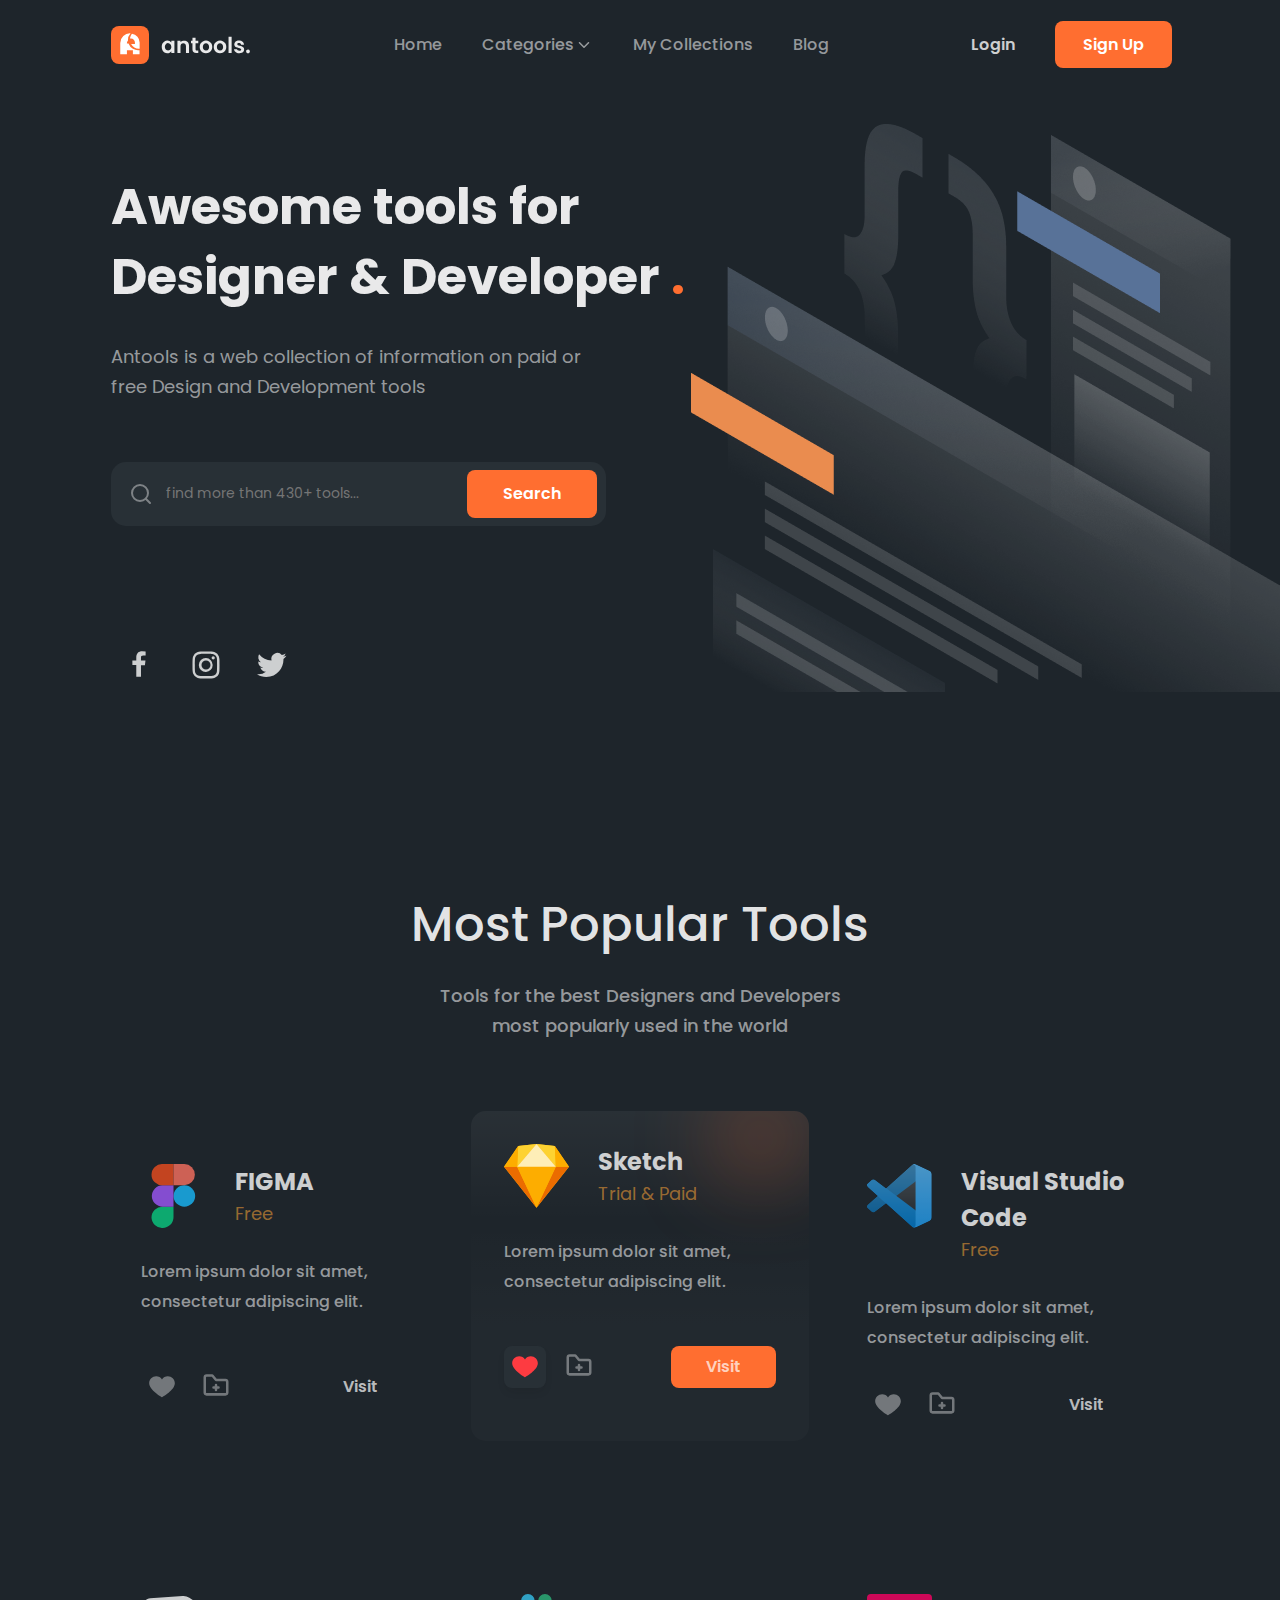
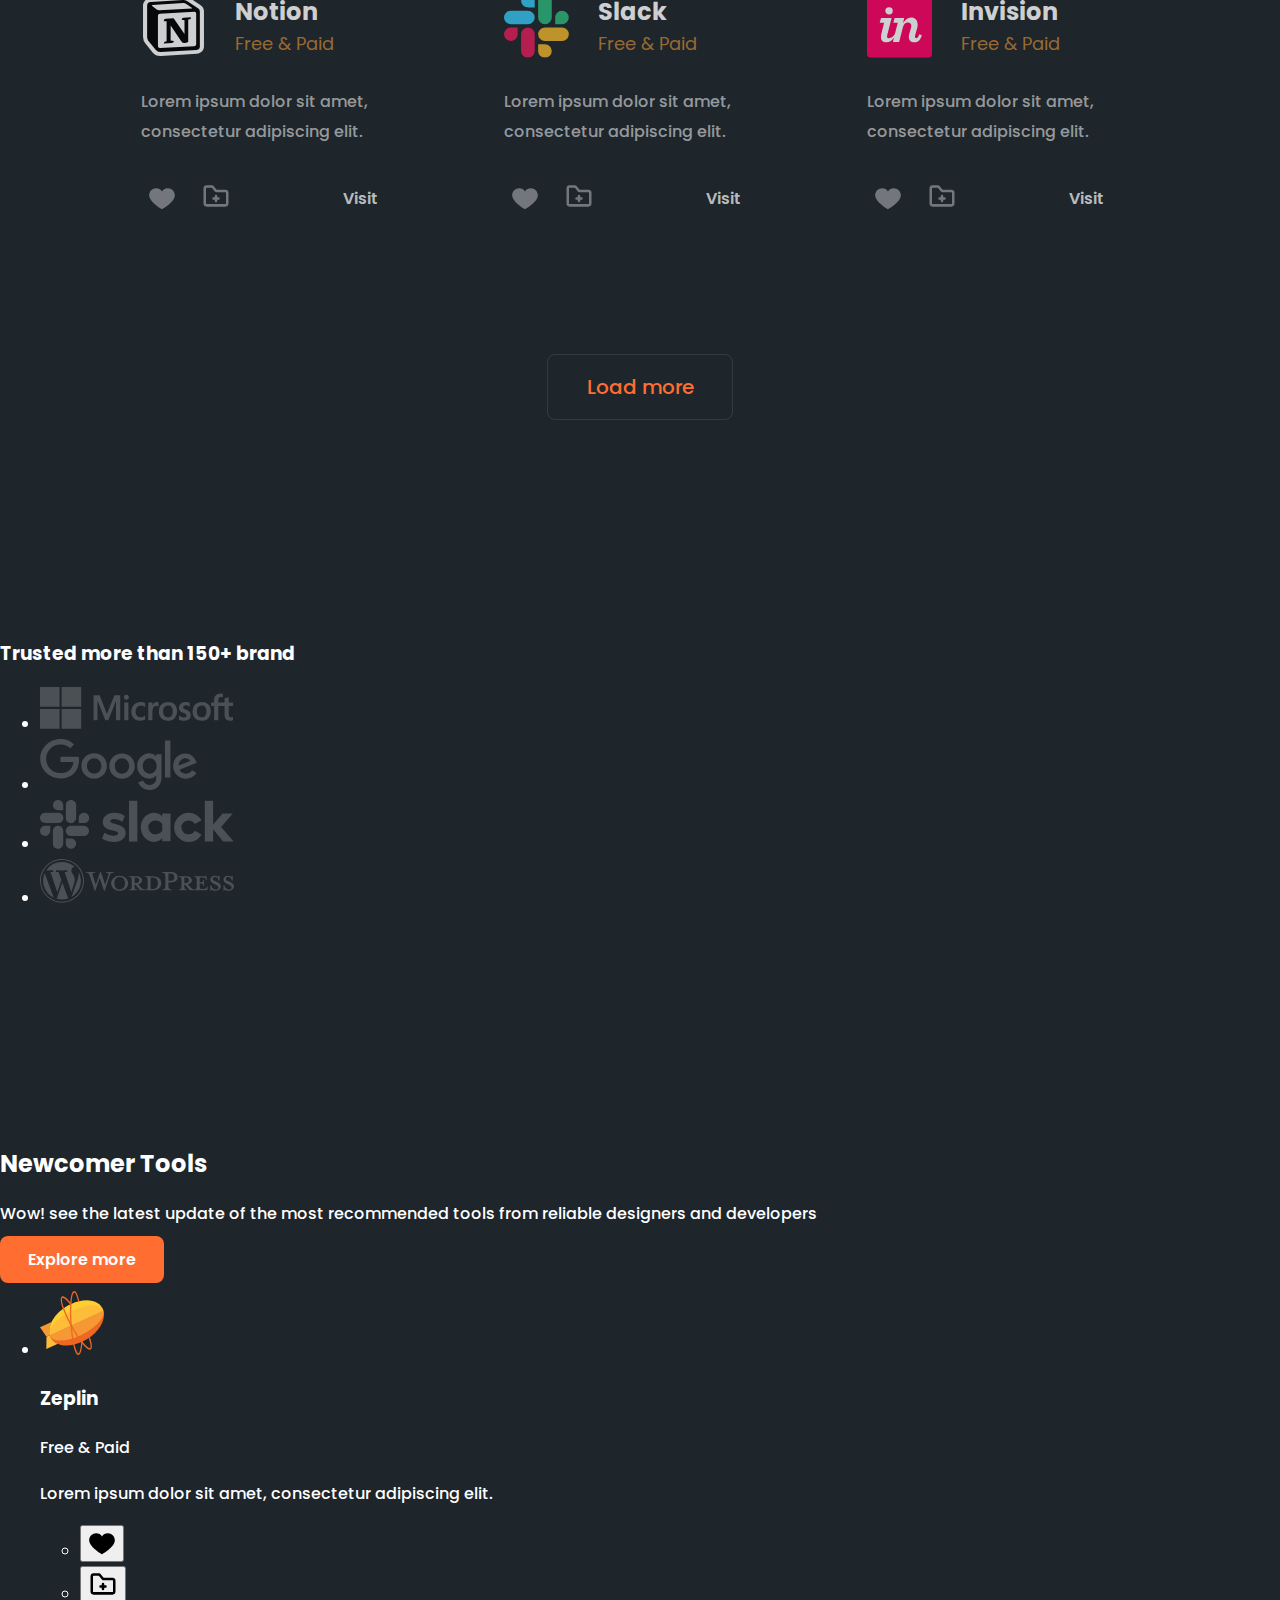
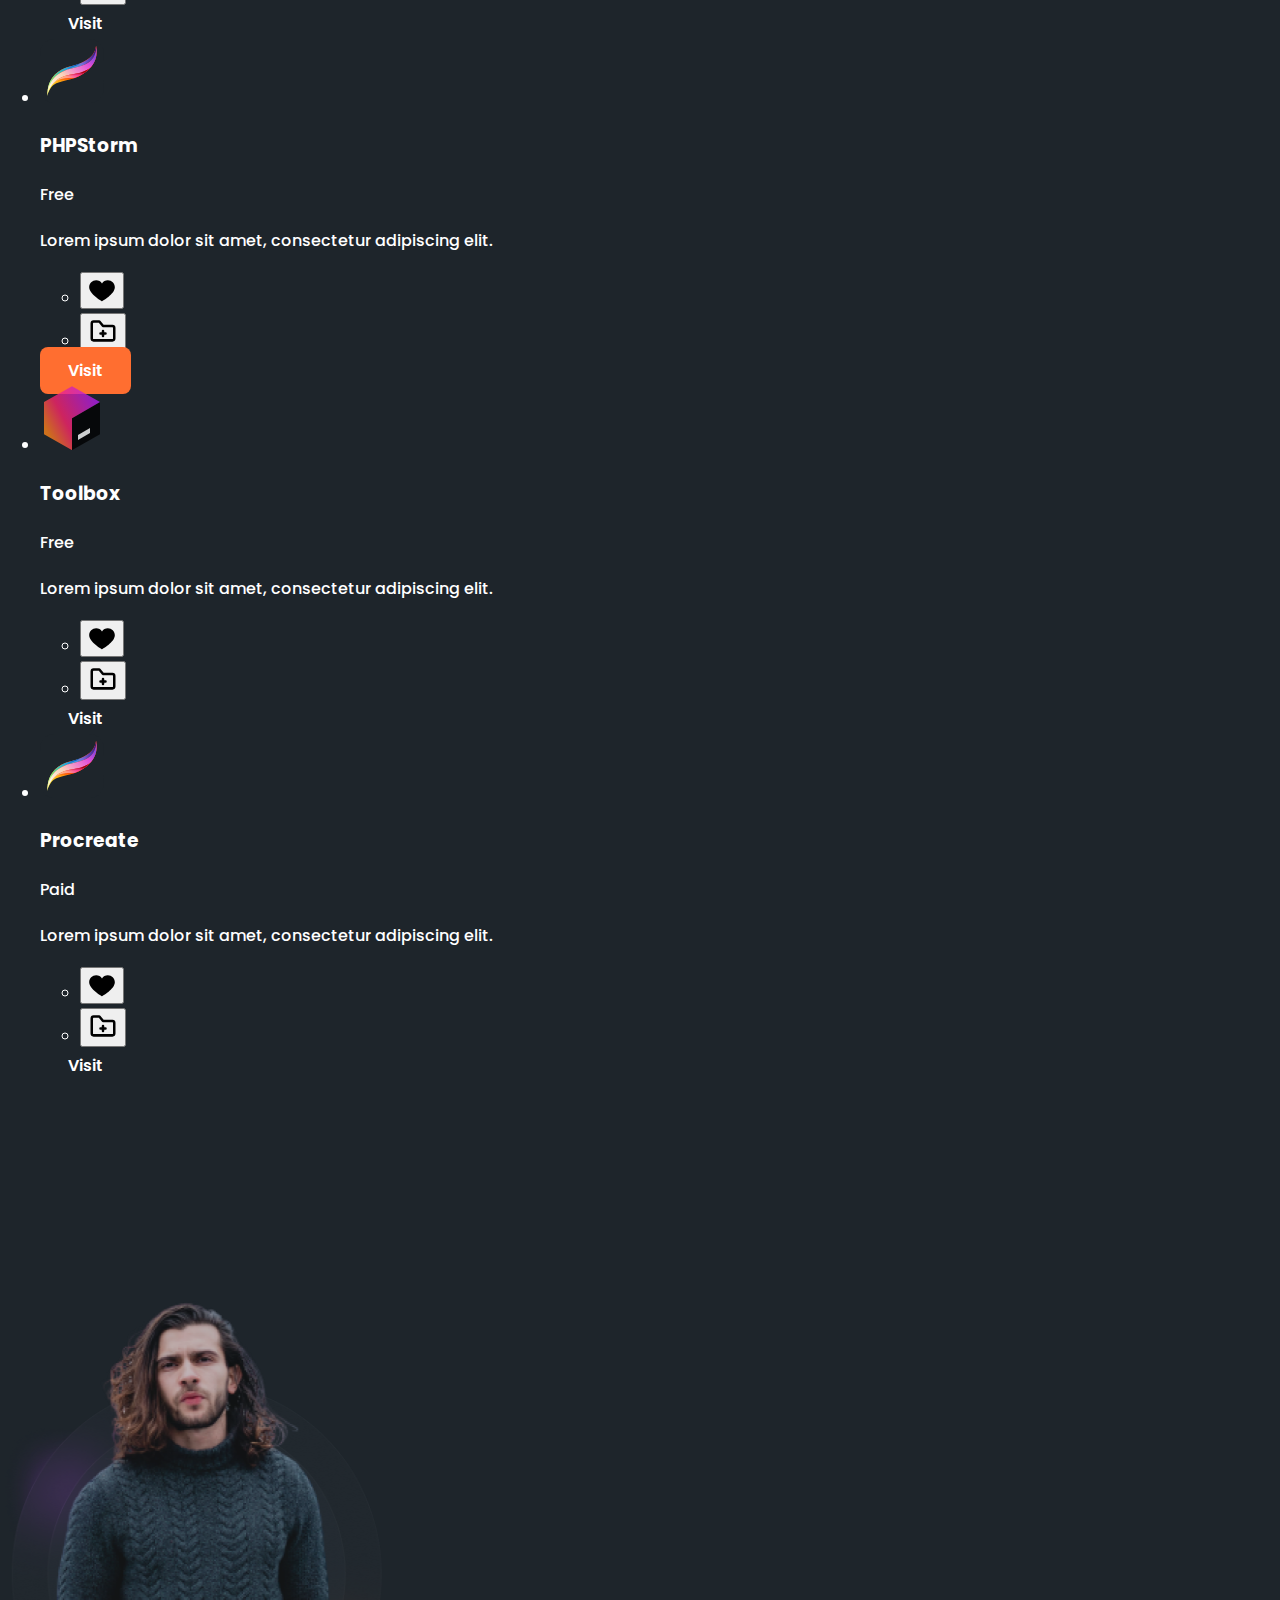
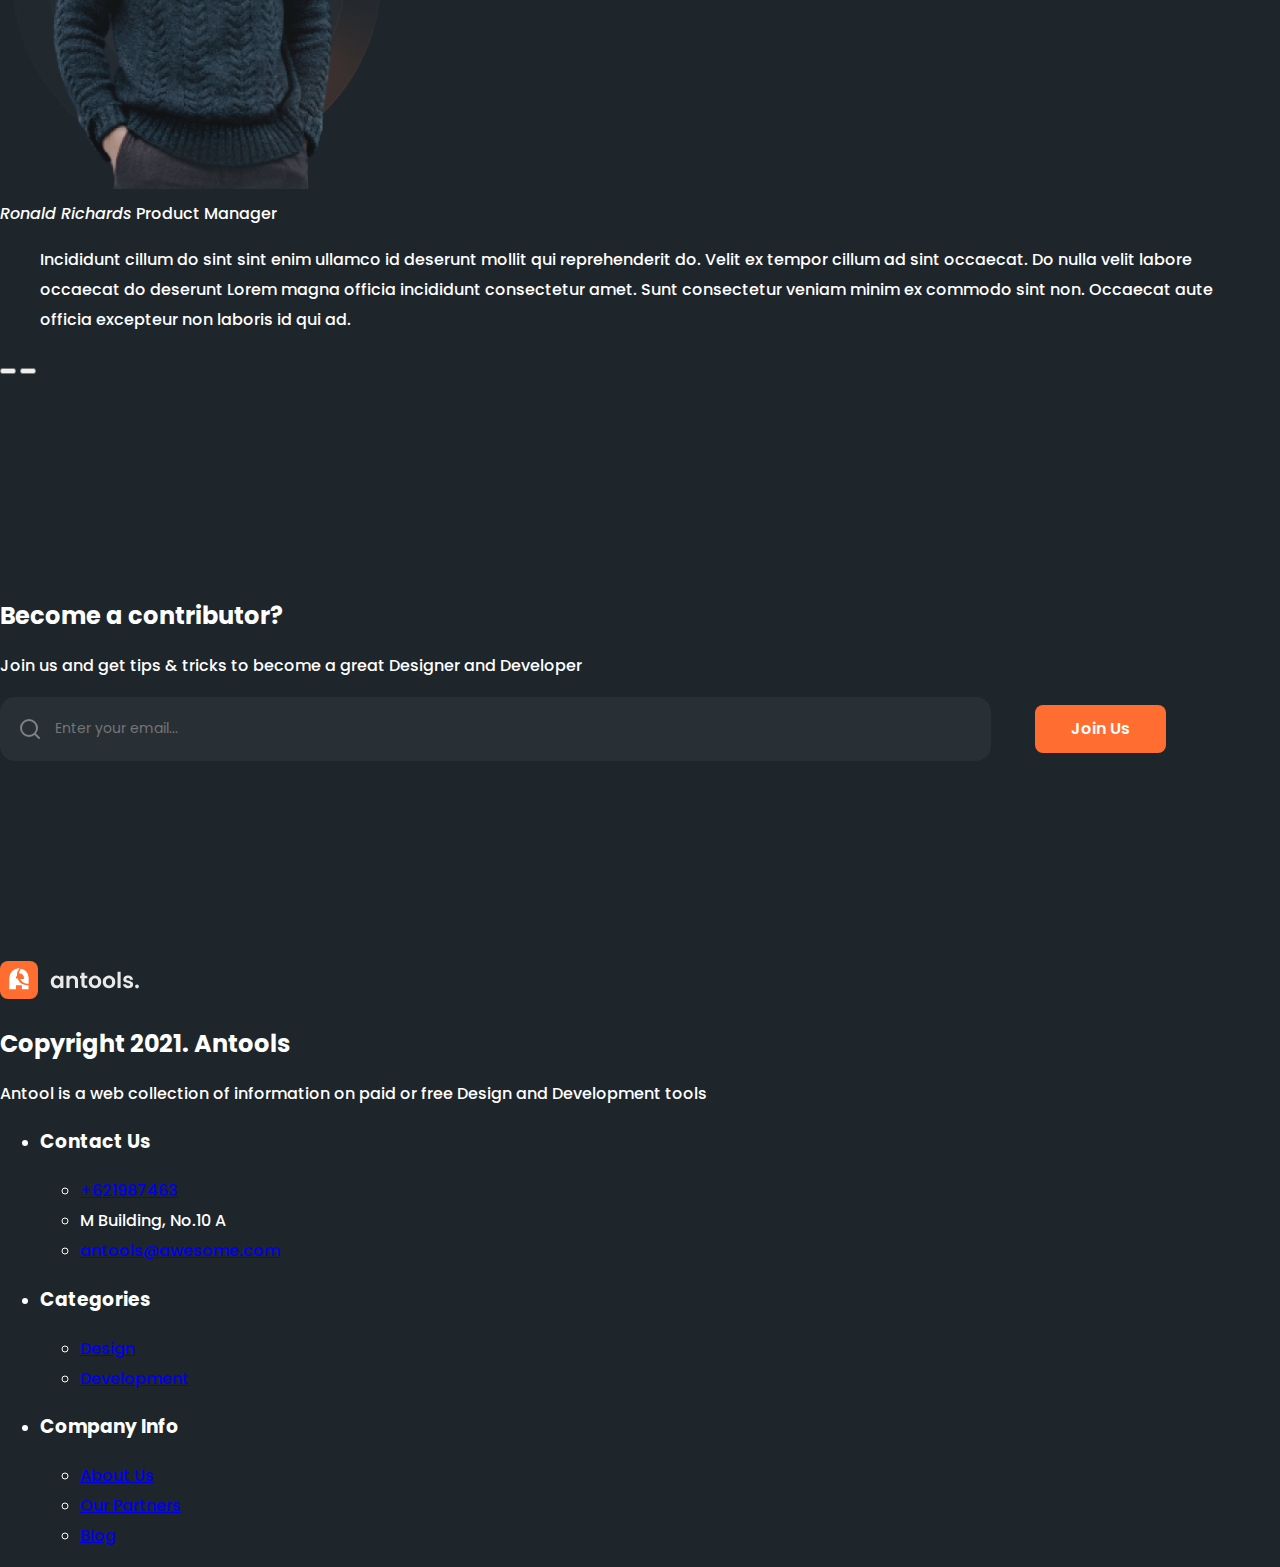
==== commit 269f6d76: "Tools block styling" ====
--- a/source/index.html
+++ b/source/index.html
@@ -101,7 +101,8 @@
     <section class="tools">
       <div class="tools__wrapper">
         <h2 class="tools__title">Most Popular Tools</h2>
-        <p class="tools__text">Tools for the best Designers and Developers most popularly used in the world</p>
+        <p class="tools__text">Tools for the best Designers and Developers<br>most popularly used in the world</p>
+
         <ul class="tools__list">
 
           <!-- #1 card Figma -->
@@ -115,13 +116,13 @@
             <div class="card__footer">
               <ul class="card__list">
                 <li class="card__item">
-                  <button class="card__button card__button--like" type="button">
-                    <svg class="card__icon" width="28" height="28" aria-hidden="true" focusable="false" xmlns="http://www.w3.org/2000/svg"><path d="M19.833 5.25c-2.45 0-4.608 1.225-5.833 3.15-1.225-1.925-3.383-3.15-5.833-3.15-3.85 0-7 3.15-7 7 0 6.942 12.833 14 12.833 14s12.833-7 12.833-14c0-3.85-3.15-7-7-7Z" /></svg>
-                  </button>
-                </li>
-                <li class="card__item">
-                  <button class="card__button card__button--folder" type="button">
-                    <svg class="card__icon" width="30" height="30" aria-hidden="true" focusable="false" xmlns="http://www.w3.org/2000/svg"><path d="M17.5 16.25h-1.25V15a1.25 1.25 0 0 0-2.5 0v1.25H12.5a1.25 1.25 0 0 0 0 2.5h1.25V20a1.25 1.25 0 0 0 2.5 0v-1.25h1.25a1.25 1.25 0 0 0 0-2.5Z" /><path d="M24.38 8.81h-8.75l-3.3-3.97a1.25 1.25 0 0 0-.96-.47H5.63A3.09 3.09 0 0 0 2.5 7.41V22.6a3.09 3.09 0 0 0 3.13 3.04h18.75a3.09 3.09 0 0 0 3.12-3.04V11.85a3.09 3.09 0 0 0-3.13-3.04ZM25 22.56a.57.57 0 0 1-.63.54H5.63a.58.58 0 0 1-.62-.54V7.41a.58.58 0 0 1 .63-.54h5.16l3.25 3.98a1.25 1.25 0 0 0 .96.46h9.38a.58.58 0 0 1 .62.54v10.71Z" /></svg>
+                  <button class="card__btn card__btn--like" type="button">
+                    <svg class="card__icon" width="28" height="28" aria-hidden="true" focusable="false" fill="currentColor" xmlns="http://www.w3.org/2000/svg"><path d="M19.833 5.25c-2.45 0-4.608 1.225-5.833 3.15-1.225-1.925-3.383-3.15-5.833-3.15-3.85 0-7 3.15-7 7 0 6.942 12.833 14 12.833 14s12.833-7 12.833-14c0-3.85-3.15-7-7-7Z" /></svg>
+                  </button>
+                </li>
+                <li class="card__item">
+                  <button class="card__btn card__btn--folder" type="button">
+                    <svg class="card__icon" width="30" height="30" aria-hidden="true" focusable="false" fill="currentColor" xmlns="http://www.w3.org/2000/svg"><path d="M17.5 16.25h-1.25V15a1.25 1.25 0 0 0-2.5 0v1.25H12.5a1.25 1.25 0 0 0 0 2.5h1.25V20a1.25 1.25 0 0 0 2.5 0v-1.25h1.25a1.25 1.25 0 0 0 0-2.5Z" /><path d="M24.38 8.81h-8.75l-3.3-3.97a1.25 1.25 0 0 0-.96-.47H5.63A3.09 3.09 0 0 0 2.5 7.41V22.6a3.09 3.09 0 0 0 3.13 3.04h18.75a3.09 3.09 0 0 0 3.12-3.04V11.85a3.09 3.09 0 0 0-3.13-3.04ZM25 22.56a.57.57 0 0 1-.63.54H5.63a.58.58 0 0 1-.62-.54V7.41a.58.58 0 0 1 .63-.54h5.16l3.25 3.98a1.25 1.25 0 0 0 .96.46h9.38a.58.58 0 0 1 .62.54v10.71Z" /></svg>
                   </button>
                 </li>
               </ul>
@@ -142,13 +143,13 @@
             <div class="card__footer">
               <ul class="card__list">
                 <li class="card__item">
-                  <button class="card__button card__button--like" type="button">
-                    <svg class="card__icon card__icon--current" width="28" height="28" aria-hidden="true" focusable="false" xmlns="http://www.w3.org/2000/svg"><path d="M19.833 5.25c-2.45 0-4.608 1.225-5.833 3.15-1.225-1.925-3.383-3.15-5.833-3.15-3.85 0-7 3.15-7 7 0 6.942 12.833 14 12.833 14s12.833-7 12.833-14c0-3.85-3.15-7-7-7Z" /></svg>
-                  </button>
-                </li>
-                <li class="card__item">
-                  <button class="card__button card__button--folder" type="button">
-                    <svg class="card__icon" width="30" height="30" aria-hidden="true" focusable="false" xmlns="http://www.w3.org/2000/svg"><path d="M17.5 16.25h-1.25V15a1.25 1.25 0 0 0-2.5 0v1.25H12.5a1.25 1.25 0 0 0 0 2.5h1.25V20a1.25 1.25 0 0 0 2.5 0v-1.25h1.25a1.25 1.25 0 0 0 0-2.5Z" /><path d="M24.38 8.81h-8.75l-3.3-3.97a1.25 1.25 0 0 0-.96-.47H5.63A3.09 3.09 0 0 0 2.5 7.41V22.6a3.09 3.09 0 0 0 3.13 3.04h18.75a3.09 3.09 0 0 0 3.12-3.04V11.85a3.09 3.09 0 0 0-3.13-3.04ZM25 22.56a.57.57 0 0 1-.63.54H5.63a.58.58 0 0 1-.62-.54V7.41a.58.58 0 0 1 .63-.54h5.16l3.25 3.98a1.25 1.25 0 0 0 .96.46h9.38a.58.58 0 0 1 .62.54v10.71Z" /></svg>
+                  <button class="card__btn card__btn--like card__btn--current" type="button">
+                    <svg class="card__icon card__icon--current" width="28" height="28" aria-hidden="true" focusable="false" fill="currentColor" xmlns="http://www.w3.org/2000/svg"><path d="M19.833 5.25c-2.45 0-4.608 1.225-5.833 3.15-1.225-1.925-3.383-3.15-5.833-3.15-3.85 0-7 3.15-7 7 0 6.942 12.833 14 12.833 14s12.833-7 12.833-14c0-3.85-3.15-7-7-7Z" /></svg>
+                  </button>
+                </li>
+                <li class="card__item">
+                  <button class="card__btn card__btn--folder" type="button">
+                    <svg class="card__icon" width="30" height="30" aria-hidden="true" focusable="false" fill="currentColor" xmlns="http://www.w3.org/2000/svg"><path d="M17.5 16.25h-1.25V15a1.25 1.25 0 0 0-2.5 0v1.25H12.5a1.25 1.25 0 0 0 0 2.5h1.25V20a1.25 1.25 0 0 0 2.5 0v-1.25h1.25a1.25 1.25 0 0 0 0-2.5Z" /><path d="M24.38 8.81h-8.75l-3.3-3.97a1.25 1.25 0 0 0-.96-.47H5.63A3.09 3.09 0 0 0 2.5 7.41V22.6a3.09 3.09 0 0 0 3.13 3.04h18.75a3.09 3.09 0 0 0 3.12-3.04V11.85a3.09 3.09 0 0 0-3.13-3.04ZM25 22.56a.57.57 0 0 1-.63.54H5.63a.58.58 0 0 1-.62-.54V7.41a.58.58 0 0 1 .63-.54h5.16l3.25 3.98a1.25 1.25 0 0 0 .96.46h9.38a.58.58 0 0 1 .62.54v10.71Z" /></svg>
                   </button>
                 </li>
               </ul>
@@ -169,13 +170,13 @@
             <div class="card__footer">
               <ul class="card__list">
                 <li class="card__item">
-                  <button class="card__button card__button--like" type="button">
-                    <svg class="card__icon" width="28" height="28" aria-hidden="true" focusable="false" xmlns="http://www.w3.org/2000/svg"><path d="M19.833 5.25c-2.45 0-4.608 1.225-5.833 3.15-1.225-1.925-3.383-3.15-5.833-3.15-3.85 0-7 3.15-7 7 0 6.942 12.833 14 12.833 14s12.833-7 12.833-14c0-3.85-3.15-7-7-7Z" /></svg>
-                  </button>
-                </li>
-                <li class="card__item">
-                  <button class="card__button card__button--folder" type="button">
-                    <svg class="card__icon" width="30" height="30" aria-hidden="true" focusable="false" xmlns="http://www.w3.org/2000/svg"><path d="M17.5 16.25h-1.25V15a1.25 1.25 0 0 0-2.5 0v1.25H12.5a1.25 1.25 0 0 0 0 2.5h1.25V20a1.25 1.25 0 0 0 2.5 0v-1.25h1.25a1.25 1.25 0 0 0 0-2.5Z" /><path d="M24.38 8.81h-8.75l-3.3-3.97a1.25 1.25 0 0 0-.96-.47H5.63A3.09 3.09 0 0 0 2.5 7.41V22.6a3.09 3.09 0 0 0 3.13 3.04h18.75a3.09 3.09 0 0 0 3.12-3.04V11.85a3.09 3.09 0 0 0-3.13-3.04ZM25 22.56a.57.57 0 0 1-.63.54H5.63a.58.58 0 0 1-.62-.54V7.41a.58.58 0 0 1 .63-.54h5.16l3.25 3.98a1.25 1.25 0 0 0 .96.46h9.38a.58.58 0 0 1 .62.54v10.71Z" /></svg>
+                  <button class="card__btn card__btn--like" type="button">
+                    <svg class="card__icon" width="28" height="28" aria-hidden="true" focusable="false" fill="currentColor" xmlns="http://www.w3.org/2000/svg"><path d="M19.833 5.25c-2.45 0-4.608 1.225-5.833 3.15-1.225-1.925-3.383-3.15-5.833-3.15-3.85 0-7 3.15-7 7 0 6.942 12.833 14 12.833 14s12.833-7 12.833-14c0-3.85-3.15-7-7-7Z" /></svg>
+                  </button>
+                </li>
+                <li class="card__item">
+                  <button class="card__btn card__btn--folder" type="button">
+                    <svg class="card__icon" width="30" height="30" aria-hidden="true" focusable="false" fill="currentColor" xmlns="http://www.w3.org/2000/svg"><path d="M17.5 16.25h-1.25V15a1.25 1.25 0 0 0-2.5 0v1.25H12.5a1.25 1.25 0 0 0 0 2.5h1.25V20a1.25 1.25 0 0 0 2.5 0v-1.25h1.25a1.25 1.25 0 0 0 0-2.5Z" /><path d="M24.38 8.81h-8.75l-3.3-3.97a1.25 1.25 0 0 0-.96-.47H5.63A3.09 3.09 0 0 0 2.5 7.41V22.6a3.09 3.09 0 0 0 3.13 3.04h18.75a3.09 3.09 0 0 0 3.12-3.04V11.85a3.09 3.09 0 0 0-3.13-3.04ZM25 22.56a.57.57 0 0 1-.63.54H5.63a.58.58 0 0 1-.62-.54V7.41a.58.58 0 0 1 .63-.54h5.16l3.25 3.98a1.25 1.25 0 0 0 .96.46h9.38a.58.58 0 0 1 .62.54v10.71Z" /></svg>
                   </button>
                 </li>
               </ul>
@@ -196,13 +197,13 @@
             <div class="card__footer">
               <ul class="card__list">
                 <li class="card__item">
-                  <button class="card__button card__button--like" type="button">
-                    <svg class="card__icon" width="28" height="28" aria-hidden="true" focusable="false" xmlns="http://www.w3.org/2000/svg"><path d="M19.833 5.25c-2.45 0-4.608 1.225-5.833 3.15-1.225-1.925-3.383-3.15-5.833-3.15-3.85 0-7 3.15-7 7 0 6.942 12.833 14 12.833 14s12.833-7 12.833-14c0-3.85-3.15-7-7-7Z" /></svg>
-                  </button>
-                </li>
-                <li class="card__item">
-                  <button class="card__button card__button--folder" type="button">
-                    <svg class="card__icon" width="30" height="30" aria-hidden="true" focusable="false" xmlns="http://www.w3.org/2000/svg"><path d="M17.5 16.25h-1.25V15a1.25 1.25 0 0 0-2.5 0v1.25H12.5a1.25 1.25 0 0 0 0 2.5h1.25V20a1.25 1.25 0 0 0 2.5 0v-1.25h1.25a1.25 1.25 0 0 0 0-2.5Z" /><path d="M24.38 8.81h-8.75l-3.3-3.97a1.25 1.25 0 0 0-.96-.47H5.63A3.09 3.09 0 0 0 2.5 7.41V22.6a3.09 3.09 0 0 0 3.13 3.04h18.75a3.09 3.09 0 0 0 3.12-3.04V11.85a3.09 3.09 0 0 0-3.13-3.04ZM25 22.56a.57.57 0 0 1-.63.54H5.63a.58.58 0 0 1-.62-.54V7.41a.58.58 0 0 1 .63-.54h5.16l3.25 3.98a1.25 1.25 0 0 0 .96.46h9.38a.58.58 0 0 1 .62.54v10.71Z" /></svg>
+                  <button class="card__btn card__btn--like" type="button">
+                    <svg class="card__icon" width="28" height="28" aria-hidden="true" focusable="false" fill="currentColor" xmlns="http://www.w3.org/2000/svg"><path d="M19.833 5.25c-2.45 0-4.608 1.225-5.833 3.15-1.225-1.925-3.383-3.15-5.833-3.15-3.85 0-7 3.15-7 7 0 6.942 12.833 14 12.833 14s12.833-7 12.833-14c0-3.85-3.15-7-7-7Z" /></svg>
+                  </button>
+                </li>
+                <li class="card__item">
+                  <button class="card__btn card__btn--folder" type="button">
+                    <svg class="card__icon" width="30" height="30" aria-hidden="true" focusable="false" fill="currentColor" xmlns="http://www.w3.org/2000/svg"><path d="M17.5 16.25h-1.25V15a1.25 1.25 0 0 0-2.5 0v1.25H12.5a1.25 1.25 0 0 0 0 2.5h1.25V20a1.25 1.25 0 0 0 2.5 0v-1.25h1.25a1.25 1.25 0 0 0 0-2.5Z" /><path d="M24.38 8.81h-8.75l-3.3-3.97a1.25 1.25 0 0 0-.96-.47H5.63A3.09 3.09 0 0 0 2.5 7.41V22.6a3.09 3.09 0 0 0 3.13 3.04h18.75a3.09 3.09 0 0 0 3.12-3.04V11.85a3.09 3.09 0 0 0-3.13-3.04ZM25 22.56a.57.57 0 0 1-.63.54H5.63a.58.58 0 0 1-.62-.54V7.41a.58.58 0 0 1 .63-.54h5.16l3.25 3.98a1.25 1.25 0 0 0 .96.46h9.38a.58.58 0 0 1 .62.54v10.71Z" /></svg>
                   </button>
                 </li>
               </ul>
@@ -223,13 +224,13 @@
             <div class="card__footer">
               <ul class="card__list">
                 <li class="card__item">
-                  <button class="card__button card__button--like" type="button">
-                    <svg class="card__icon" width="28" height="28" aria-hidden="true" focusable="false" xmlns="http://www.w3.org/2000/svg"><path d="M19.833 5.25c-2.45 0-4.608 1.225-5.833 3.15-1.225-1.925-3.383-3.15-5.833-3.15-3.85 0-7 3.15-7 7 0 6.942 12.833 14 12.833 14s12.833-7 12.833-14c0-3.85-3.15-7-7-7Z" /></svg>
-                  </button>
-                </li>
-                <li class="card__item">
-                  <button class="card__button card__button--folder" type="button">
-                    <svg class="card__icon" width="30" height="30" aria-hidden="true" focusable="false" xmlns="http://www.w3.org/2000/svg"><path d="M17.5 16.25h-1.25V15a1.25 1.25 0 0 0-2.5 0v1.25H12.5a1.25 1.25 0 0 0 0 2.5h1.25V20a1.25 1.25 0 0 0 2.5 0v-1.25h1.25a1.25 1.25 0 0 0 0-2.5Z" /><path d="M24.38 8.81h-8.75l-3.3-3.97a1.25 1.25 0 0 0-.96-.47H5.63A3.09 3.09 0 0 0 2.5 7.41V22.6a3.09 3.09 0 0 0 3.13 3.04h18.75a3.09 3.09 0 0 0 3.12-3.04V11.85a3.09 3.09 0 0 0-3.13-3.04ZM25 22.56a.57.57 0 0 1-.63.54H5.63a.58.58 0 0 1-.62-.54V7.41a.58.58 0 0 1 .63-.54h5.16l3.25 3.98a1.25 1.25 0 0 0 .96.46h9.38a.58.58 0 0 1 .62.54v10.71Z" /></svg>
+                  <button class="card__btn card__btn--like" type="button">
+                    <svg class="card__icon" width="28" height="28" aria-hidden="true" focusable="false" fill="currentColor" xmlns="http://www.w3.org/2000/svg"><path d="M19.833 5.25c-2.45 0-4.608 1.225-5.833 3.15-1.225-1.925-3.383-3.15-5.833-3.15-3.85 0-7 3.15-7 7 0 6.942 12.833 14 12.833 14s12.833-7 12.833-14c0-3.85-3.15-7-7-7Z" /></svg>
+                  </button>
+                </li>
+                <li class="card__item">
+                  <button class="card__btn card__btn--folder" type="button">
+                    <svg class="card__icon" width="30" height="30" aria-hidden="true" focusable="false" fill="currentColor" xmlns="http://www.w3.org/2000/svg"><path d="M17.5 16.25h-1.25V15a1.25 1.25 0 0 0-2.5 0v1.25H12.5a1.25 1.25 0 0 0 0 2.5h1.25V20a1.25 1.25 0 0 0 2.5 0v-1.25h1.25a1.25 1.25 0 0 0 0-2.5Z" /><path d="M24.38 8.81h-8.75l-3.3-3.97a1.25 1.25 0 0 0-.96-.47H5.63A3.09 3.09 0 0 0 2.5 7.41V22.6a3.09 3.09 0 0 0 3.13 3.04h18.75a3.09 3.09 0 0 0 3.12-3.04V11.85a3.09 3.09 0 0 0-3.13-3.04ZM25 22.56a.57.57 0 0 1-.63.54H5.63a.58.58 0 0 1-.62-.54V7.41a.58.58 0 0 1 .63-.54h5.16l3.25 3.98a1.25 1.25 0 0 0 .96.46h9.38a.58.58 0 0 1 .62.54v10.71Z" /></svg>
                   </button>
                 </li>
               </ul>
@@ -250,13 +251,13 @@
             <div class="card__footer">
               <ul class="card__list">
                 <li class="card__item">
-                  <button class="card__button card__button--like" type="button">
-                    <svg class="card__icon" width="28" height="28" aria-hidden="true" focusable="false" xmlns="http://www.w3.org/2000/svg"><path d="M19.833 5.25c-2.45 0-4.608 1.225-5.833 3.15-1.225-1.925-3.383-3.15-5.833-3.15-3.85 0-7 3.15-7 7 0 6.942 12.833 14 12.833 14s12.833-7 12.833-14c0-3.85-3.15-7-7-7Z" /></svg>
-                  </button>
-                </li>
-                <li class="card__item">
-                  <button class="card__button card__button--folder" type="button">
-                    <svg class="card__icon" width="30" height="30" aria-hidden="true" focusable="false" xmlns="http://www.w3.org/2000/svg"><path d="M17.5 16.25h-1.25V15a1.25 1.25 0 0 0-2.5 0v1.25H12.5a1.25 1.25 0 0 0 0 2.5h1.25V20a1.25 1.25 0 0 0 2.5 0v-1.25h1.25a1.25 1.25 0 0 0 0-2.5Z" /><path d="M24.38 8.81h-8.75l-3.3-3.97a1.25 1.25 0 0 0-.96-.47H5.63A3.09 3.09 0 0 0 2.5 7.41V22.6a3.09 3.09 0 0 0 3.13 3.04h18.75a3.09 3.09 0 0 0 3.12-3.04V11.85a3.09 3.09 0 0 0-3.13-3.04ZM25 22.56a.57.57 0 0 1-.63.54H5.63a.58.58 0 0 1-.62-.54V7.41a.58.58 0 0 1 .63-.54h5.16l3.25 3.98a1.25 1.25 0 0 0 .96.46h9.38a.58.58 0 0 1 .62.54v10.71Z" /></svg>
+                  <button class="card__btn card__btn--like" type="button">
+                    <svg class="card__icon" width="28" height="28" aria-hidden="true" focusable="false" fill="currentColor" xmlns="http://www.w3.org/2000/svg"><path d="M19.833 5.25c-2.45 0-4.608 1.225-5.833 3.15-1.225-1.925-3.383-3.15-5.833-3.15-3.85 0-7 3.15-7 7 0 6.942 12.833 14 12.833 14s12.833-7 12.833-14c0-3.85-3.15-7-7-7Z" /></svg>
+                  </button>
+                </li>
+                <li class="card__item">
+                  <button class="card__btn card__btn--folder" type="button">
+                    <svg class="card__icon" width="30" height="30" aria-hidden="true" focusable="false" fill="currentColor" xmlns="http://www.w3.org/2000/svg"><path d="M17.5 16.25h-1.25V15a1.25 1.25 0 0 0-2.5 0v1.25H12.5a1.25 1.25 0 0 0 0 2.5h1.25V20a1.25 1.25 0 0 0 2.5 0v-1.25h1.25a1.25 1.25 0 0 0 0-2.5Z" /><path d="M24.38 8.81h-8.75l-3.3-3.97a1.25 1.25 0 0 0-.96-.47H5.63A3.09 3.09 0 0 0 2.5 7.41V22.6a3.09 3.09 0 0 0 3.13 3.04h18.75a3.09 3.09 0 0 0 3.12-3.04V11.85a3.09 3.09 0 0 0-3.13-3.04ZM25 22.56a.57.57 0 0 1-.63.54H5.63a.58.58 0 0 1-.62-.54V7.41a.58.58 0 0 1 .63-.54h5.16l3.25 3.98a1.25 1.25 0 0 0 .96.46h9.38a.58.58 0 0 1 .62.54v10.71Z" /></svg>
                   </button>
                 </li>
               </ul>
--- a/css/style.css
+++ b/css/style.css
@@ -222,4 +222,176 @@
   padding-right: 36px;
   padding-left: 36px;
 }
+
+.tools__wrapper {
+  margin-right: 108px;
+  margin-left: 108px;
+}
+
+.tools__title {
+  font-size: 48px;
+  line-height: 62px;
+  font-weight: 500;
+  margin-top: 0;
+  margin-bottom: 25px;
+  text-align: center;
+  color: rgba(255, 255, 255, 0.9);
+}
+
+.tools__text {
+  font-size: 18px;
+  color: rgba(255, 255, 255, 0.55);
+  margin-top: 0;
+  margin-bottom: 90px;
+  text-align: center;
+}
+
+.tools__list {
+  margin: 0;
+  padding: 0;
+  list-style-type: none;
+  display: grid;
+  grid-template-columns: repeat(3, 1fr);
+  row-gap: 100px;
+  column-gap: 25px;
+  margin-bottom: 100px;
+}
+
+.tools__button {
+  display: flex;
+  justify-content: center;
+  max-width: 184px;
+  font-size: 20px;
+  border: 1px solid rgba(255, 255, 255, 0.1);
+  border-radius: 8px;
+  text-decoration: none;
+  color: #FF6E30;
+  padding-top: 17px;
+  padding-bottom: 17px;
+  margin-left: auto;
+  margin-right: auto;
+}
+.tools__button:hover {
+  opacity: 0.7;
+}
+.tools__button:active {
+  opacity: 0.4;
+}
+
+.card {
+  display: flex;
+  flex-direction: column;
+  gap: 30px;
+  padding: 33px;
+  border-radius: 15px;
+  overflow: hidden;
+}
+.card--current {
+  position: relative;
+  bottom: 20px;
+  background-color: rgba(40, 48, 54, 0.6);
+  background: linear-gradient(rgba(255, 255, 255, 0.05), rgba(255, 255, 255, 0), rgba(255, 255, 255, 0.02), rgba(255, 255, 255, 0.02));
+}
+.card--current::before {
+  position: absolute;
+  content: "";
+  width: 65px;
+  height: 65px;
+  top: -6px;
+  right: 16px;
+  background: rgba(255, 110, 48, 0.6);
+  border-radius: 50%;
+  filter: blur(45px);
+}
+
+.card__head {
+  position: relative;
+  display: flex;
+  flex-direction: column;
+}
+
+.card__logo {
+  position: absolute;
+}
+
+.card__title {
+  font-size: 24px;
+  line-height: 36px;
+  margin-top: 0;
+  margin-bottom: 0;
+  margin-left: 94px;
+  color: rgba(255, 255, 255, 0.78);
+}
+
+.card__availability {
+  font-weight: 400;
+  font-size: 18px;
+  line-height: 27px;
+  margin-left: 94px;
+  color: rgba(255, 165, 55, 0.55);
+}
+
+.card__text {
+  margin-top: 0;
+  margin-bottom: 0;
+  color: rgba(255, 255, 255, 0.55);
+}
+
+.card__footer {
+  display: flex;
+  justify-content: space-between;
+  align-items: center;
+  height: 100%;
+}
+
+.card__list {
+  margin: 0;
+  padding: 0;
+  list-style-type: none;
+  display: flex;
+  align-items: center;
+  gap: 12px;
+}
+
+.card__button {
+  padding-top: 9px;
+  padding-right: 35px;
+  padding-bottom: 9px;
+  padding-left: 35px;
+  color: rgba(255, 255, 255, 0.7);
+}
+.card__button:hover {
+  color: rgba(255, 255, 255, 0.8);
+}
+.card__button:active {
+  color: white;
+}
+
+.card__btn {
+  background-color: transparent;
+  border: none;
+  padding: 0;
+  min-width: 42px;
+  min-height: 42px;
+  color: rgba(255, 255, 255, 0.38);
+  cursor: pointer;
+  border-radius: 8px;
+}
+.card__btn:hover {
+  color: rgba(255, 255, 255, 0.6);
+}
+.card__btn:active {
+  color: rgba(255, 255, 255, 0.9);
+}
+.card__btn--current {
+  background-color: #283036;
+  box-shadow: 0px 5px 10px -3px rgba(18, 18, 18, 0.15);
+  color: #FD3B41;
+}
+.card__btn--current:hover {
+  color: rgba(253, 59, 65, 0.8);
+}
+.card__btn--current:active {
+  color: rgba(253, 59, 65, 0.6);
+}
 /*# sourceMappingURL=style.css.map */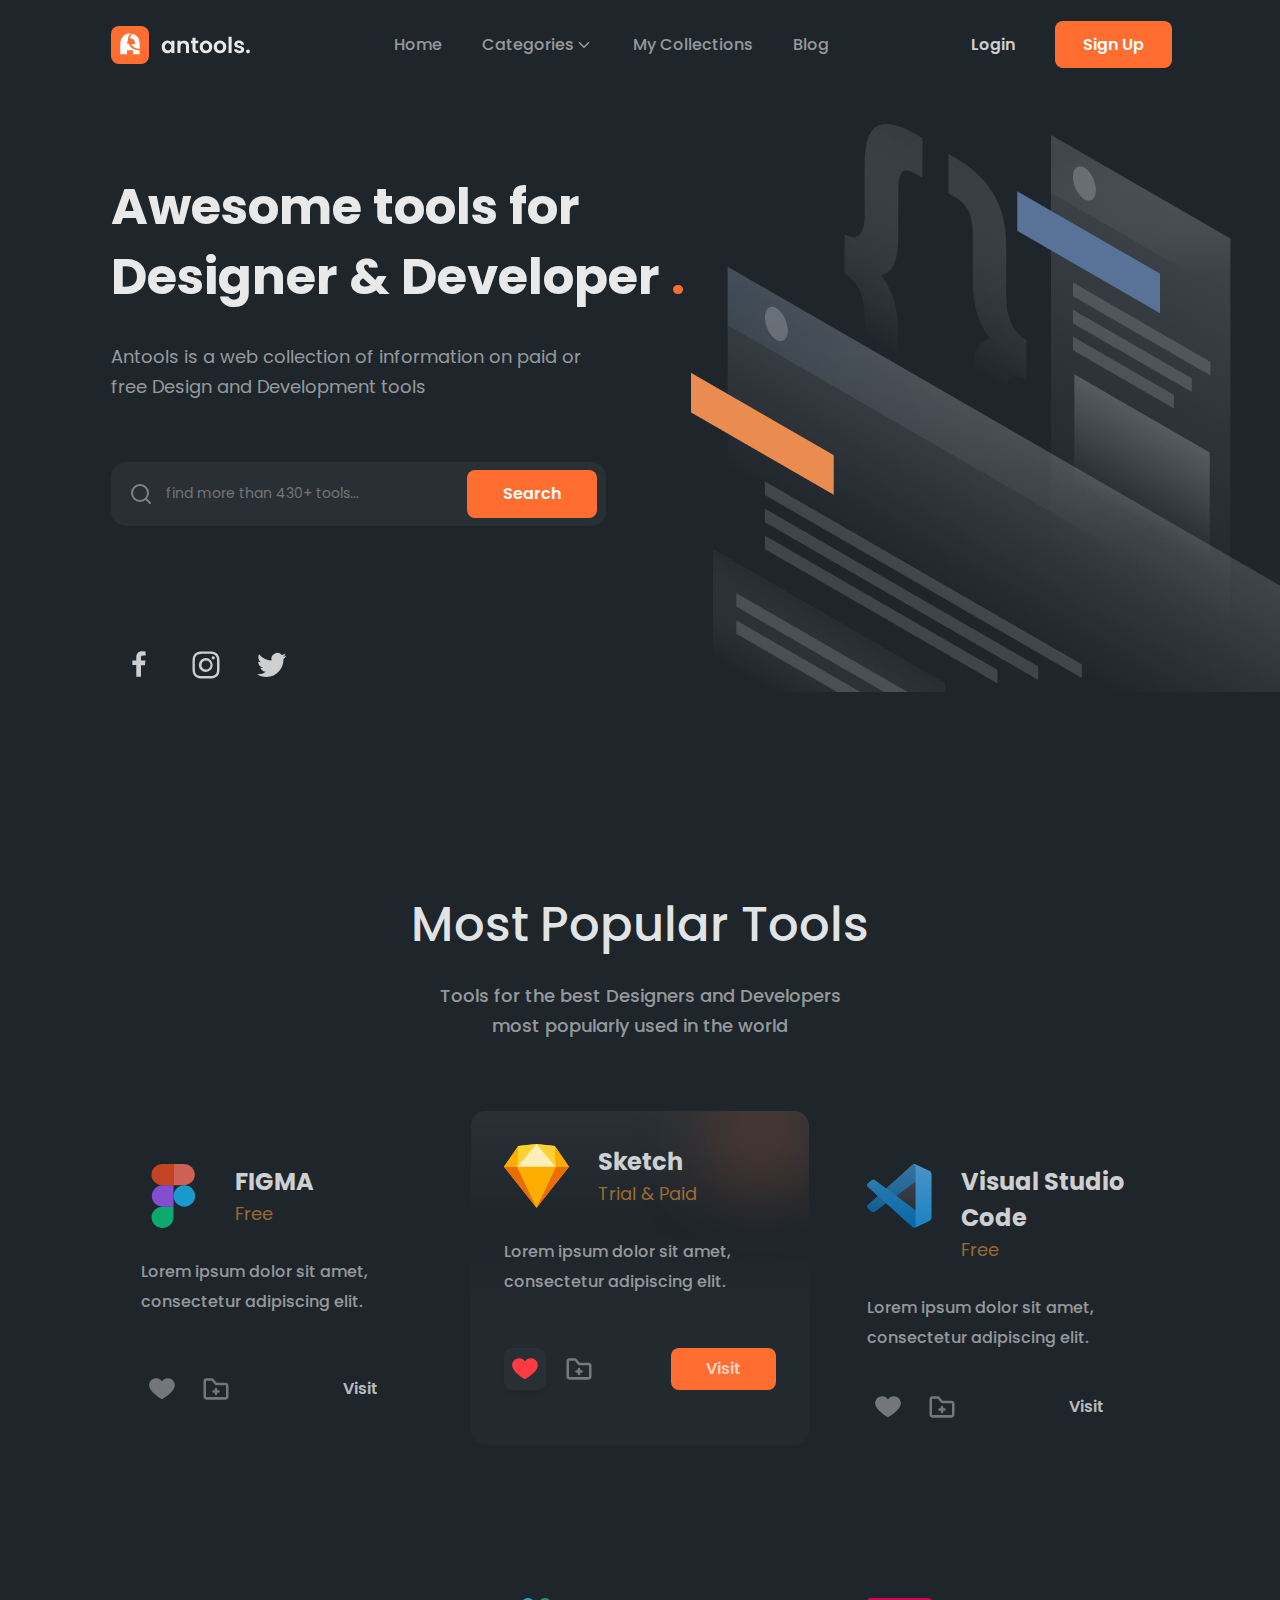
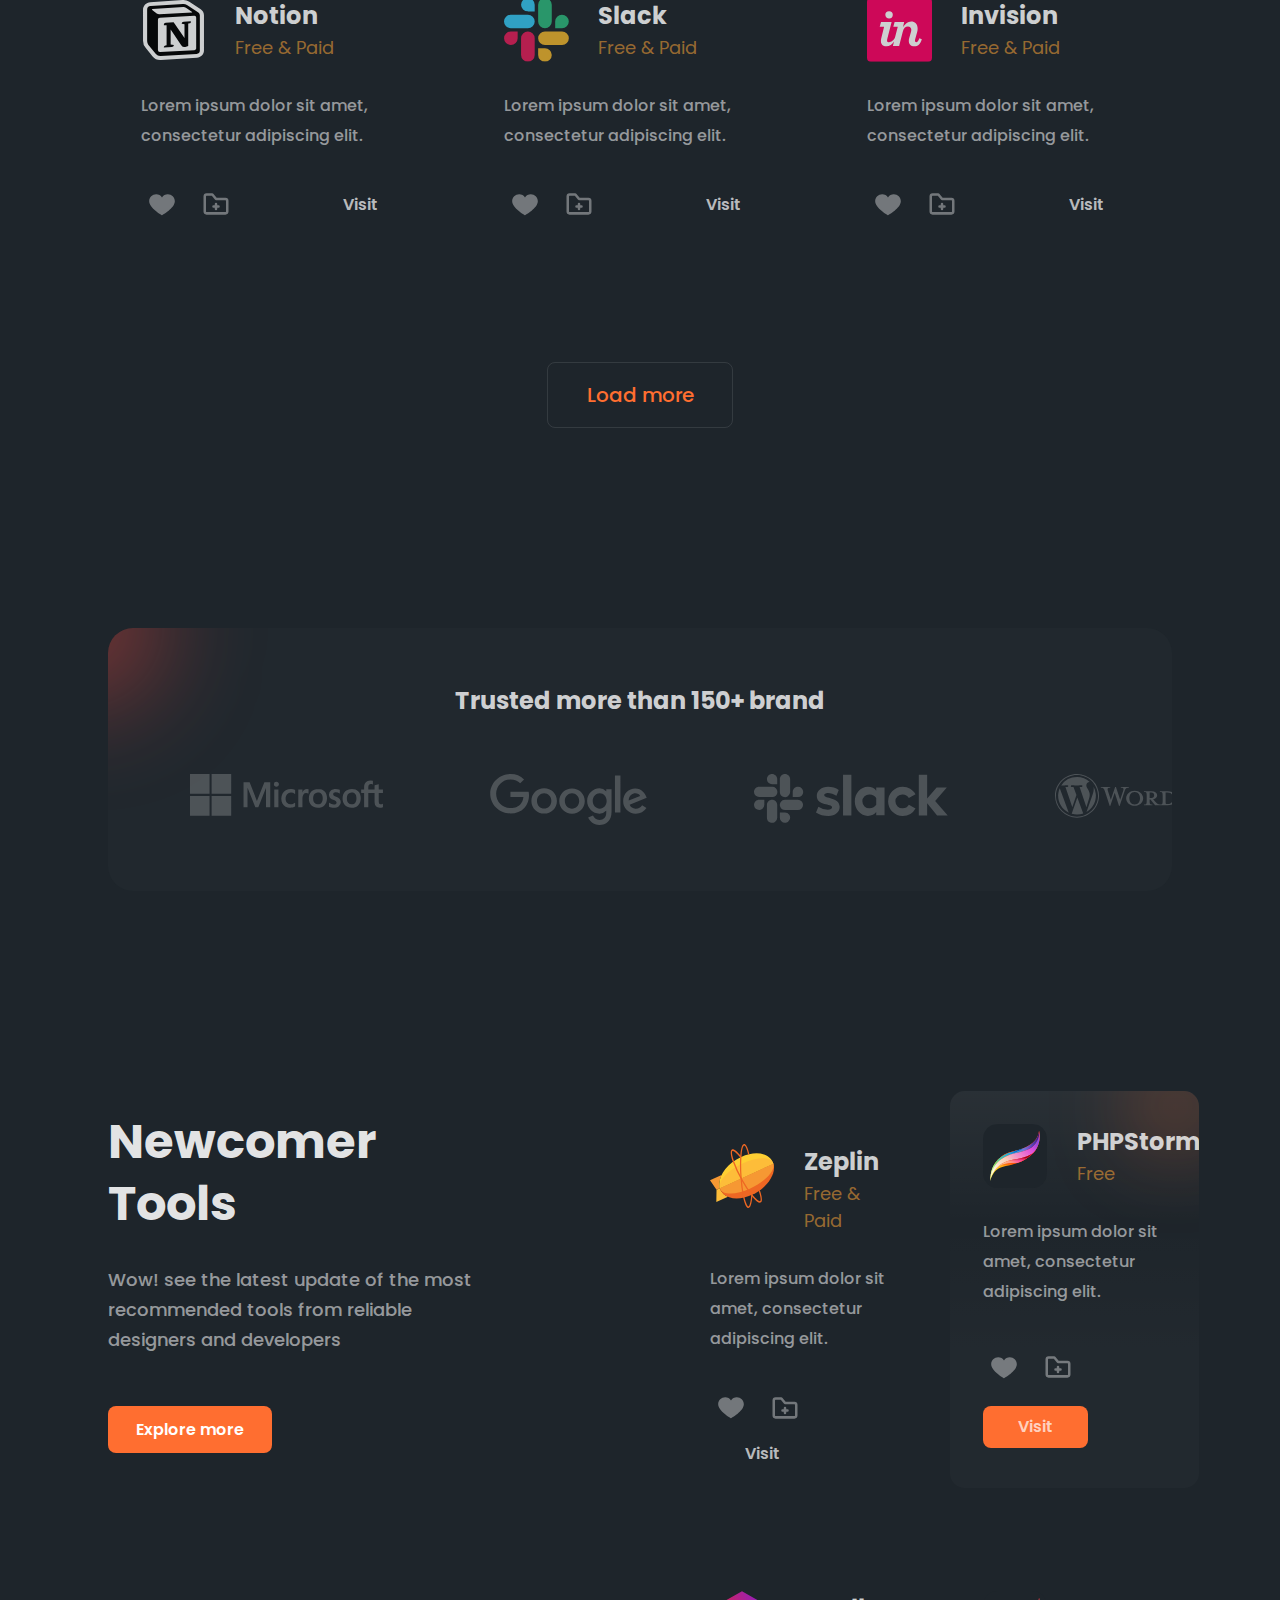
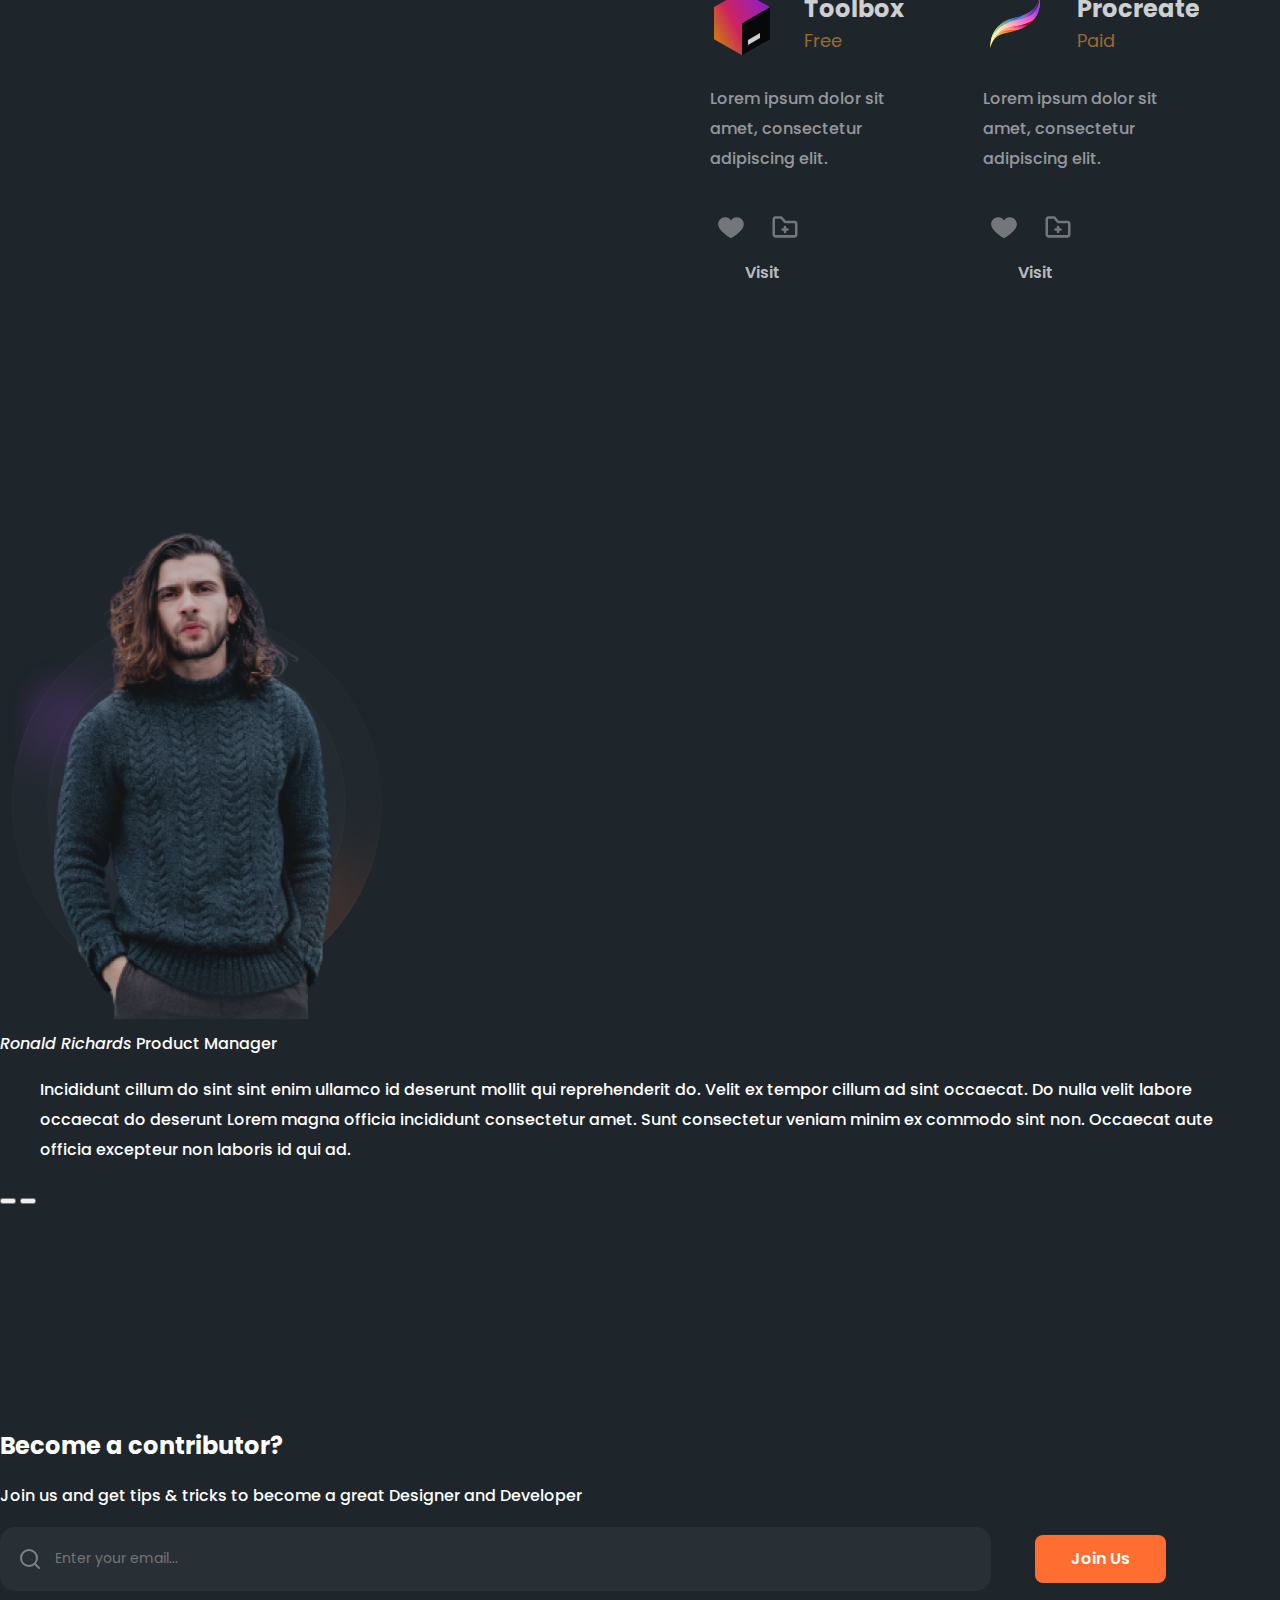
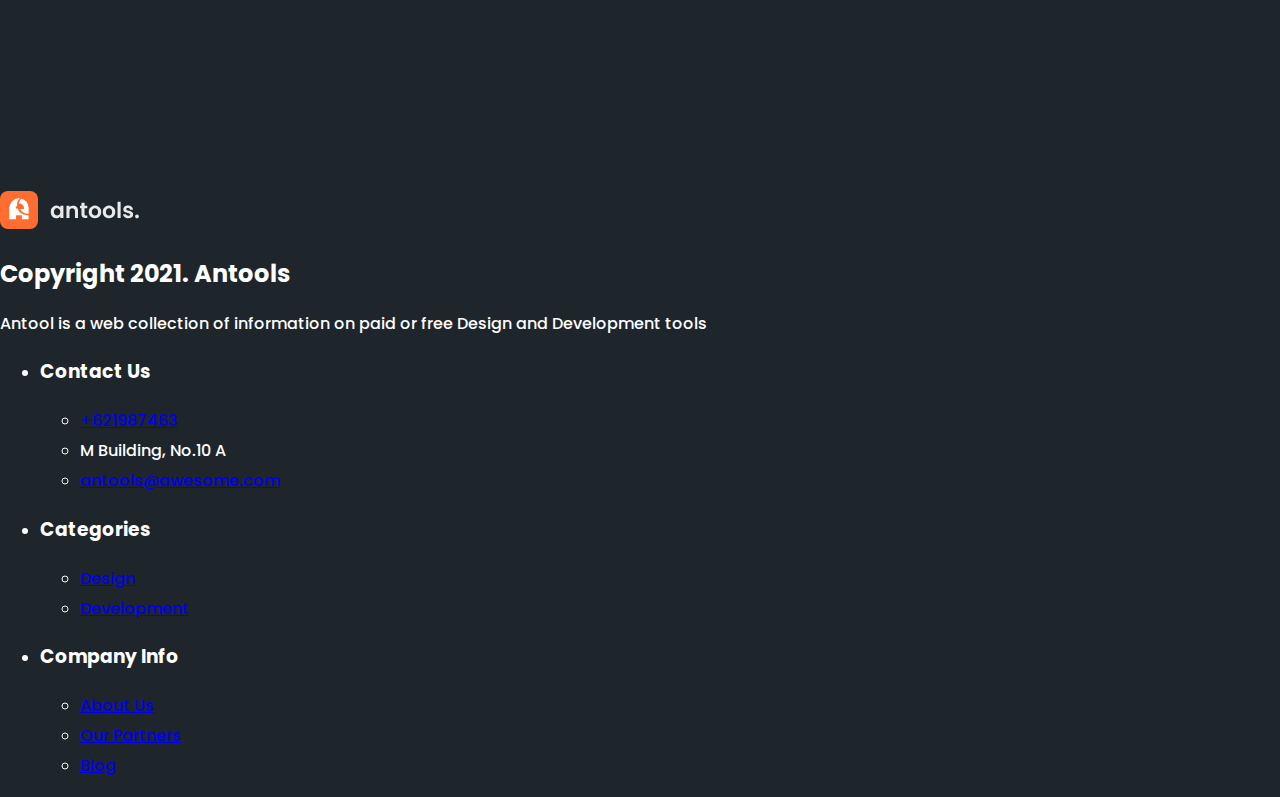
==== commit c9743f0b: "newtools block styling" ====
--- a/source/index.html
+++ b/source/index.html
@@ -312,109 +312,109 @@
         <div class="newtools__cards">
           <ul class="newtools__list">
 
-            <!-- #1 mini-card Zepelin -->
-            <li class="newtools__item mini-card">
-              <div class="mini-card__head">
-                <img class="mini-card__logo" src="./img/newtools/zeplin-logo.svg" width="64" height="64" alt="Zepelin logo.">
-                <h3 class="mini-card__title">Zeplin</h3>
-                <span class="mini-card__availability">Free & Paid</span>
-              </div>
-              <p class="mini-card__text">Lorem ipsum dolor sit amet, consectetur adipiscing elit.</p>
-              <div class="mini-card__footer">
-                <ul class="mini-card__list">
-                  <li class="mini-card__item">
-                    <button class="mini-card__button mini-card__button--like" type="button">
-                      <svg class="mini-card__icon" width="28" height="28" aria-hidden="true" focusable="false" xmlns="http://www.w3.org/2000/svg"><path d="M19.833 5.25c-2.45 0-4.608 1.225-5.833 3.15-1.225-1.925-3.383-3.15-5.833-3.15-3.85 0-7 3.15-7 7 0 6.942 12.833 14 12.833 14s12.833-7 12.833-14c0-3.85-3.15-7-7-7Z" /></svg>
-                    </button>
-                  </li>
-                  <li class="mini-card__item">
-                    <button class="mini-card__button mini-card__button--folder" type="button">
-                      <svg class="mini-card__icon" width="30" height="30" aria-hidden="true" focusable="false" xmlns="http://www.w3.org/2000/svg"><path d="M17.5 16.25h-1.25V15a1.25 1.25 0 0 0-2.5 0v1.25H12.5a1.25 1.25 0 0 0 0 2.5h1.25V20a1.25 1.25 0 0 0 2.5 0v-1.25h1.25a1.25 1.25 0 0 0 0-2.5Z" /><path d="M24.38 8.81h-8.75l-3.3-3.97a1.25 1.25 0 0 0-.96-.47H5.63A3.09 3.09 0 0 0 2.5 7.41V22.6a3.09 3.09 0 0 0 3.13 3.04h18.75a3.09 3.09 0 0 0 3.12-3.04V11.85a3.09 3.09 0 0 0-3.13-3.04ZM25 22.56a.57.57 0 0 1-.63.54H5.63a.58.58 0 0 1-.62-.54V7.41a.58.58 0 0 1 .63-.54h5.16l3.25 3.98a1.25 1.25 0 0 0 .96.46h9.38a.58.58 0 0 1 .62.54v10.71Z" /></svg>
+            <!-- #1 card Zepelin -->
+            <li class="newtools__item card">
+              <div class="card__head">
+                <img class="card__logo" src="./img/newtools/zeplin-logo.svg" width="64" height="64" alt="Zepelin logo.">
+                <h3 class="card__title">Zeplin</h3>
+                <span class="card__availability">Free & Paid</span>
+              </div>
+              <p class="card__text">Lorem ipsum dolor sit amet, consectetur adipiscing elit.</p>
+              <div class="card__footer">
+                <ul class="card__list">
+                  <li class="card__item">
+                    <button class="card__btn card__btn--like" type="button">
+                      <svg class="card__icon" width="28" height="28" aria-hidden="true" focusable="false" fill="currentColor" xmlns="http://www.w3.org/2000/svg"><path d="M19.833 5.25c-2.45 0-4.608 1.225-5.833 3.15-1.225-1.925-3.383-3.15-5.833-3.15-3.85 0-7 3.15-7 7 0 6.942 12.833 14 12.833 14s12.833-7 12.833-14c0-3.85-3.15-7-7-7Z" /></svg>
+                    </button>
+                  </li>
+                  <li class="card__item">
+                    <button class="card__btn card__btn--folder" type="button">
+                      <svg class="card__icon" width="30" height="30" aria-hidden="true" focusable="false" fill="currentColor" xmlns="http://www.w3.org/2000/svg"><path d="M17.5 16.25h-1.25V15a1.25 1.25 0 0 0-2.5 0v1.25H12.5a1.25 1.25 0 0 0 0 2.5h1.25V20a1.25 1.25 0 0 0 2.5 0v-1.25h1.25a1.25 1.25 0 0 0 0-2.5Z" /><path d="M24.38 8.81h-8.75l-3.3-3.97a1.25 1.25 0 0 0-.96-.47H5.63A3.09 3.09 0 0 0 2.5 7.41V22.6a3.09 3.09 0 0 0 3.13 3.04h18.75a3.09 3.09 0 0 0 3.12-3.04V11.85a3.09 3.09 0 0 0-3.13-3.04ZM25 22.56a.57.57 0 0 1-.63.54H5.63a.58.58 0 0 1-.62-.54V7.41a.58.58 0 0 1 .63-.54h5.16l3.25 3.98a1.25 1.25 0 0 0 .96.46h9.38a.58.58 0 0 1 .62.54v10.71Z" /></svg>
                     </button>
                   </li>
                 </ul>
-                <a class="mini-card__button button" href="#">
+                <a class="card__button button" href="#">
                   Visit
                 </a>
               </div>
             </li>
 
-            <!-- #2 mini-card PHPStorm -->
-            <li class="newtools__item mini-card mini-card--current">
-              <div class="mini-card__head">
-                <img class="mini-card__logo" src="./img/newtools/procreate-logo.svg" width="64" height="64" alt="PHPStorm logo.">
-                <h3 class="mini-card__title">PHPStorm</h3>
-                <span class="mini-card__availability">Free</span>
-              </div>
-              <p class="mini-card__text">Lorem ipsum dolor sit amet, consectetur adipiscing elit.</p>
-              <div class="mini-card__footer">
-                <ul class="mini-card__list">
-                  <li class="mini-card__item">
-                    <button class="mini-card__button mini-card__button--like" type="button">
-                      <svg class="mini-card__icon" width="28" height="28" aria-hidden="true" focusable="false" xmlns="http://www.w3.org/2000/svg"><path d="M19.833 5.25c-2.45 0-4.608 1.225-5.833 3.15-1.225-1.925-3.383-3.15-5.833-3.15-3.85 0-7 3.15-7 7 0 6.942 12.833 14 12.833 14s12.833-7 12.833-14c0-3.85-3.15-7-7-7Z" /></svg>
-                    </button>
-                  </li>
-                  <li class="mini-card__item">
-                    <button class="mini-card__button mini-card__button--folder" type="button">
-                      <svg class="mini-card__icon" width="30" height="30" aria-hidden="true" focusable="false" xmlns="http://www.w3.org/2000/svg"><path d="M17.5 16.25h-1.25V15a1.25 1.25 0 0 0-2.5 0v1.25H12.5a1.25 1.25 0 0 0 0 2.5h1.25V20a1.25 1.25 0 0 0 2.5 0v-1.25h1.25a1.25 1.25 0 0 0 0-2.5Z" /><path d="M24.38 8.81h-8.75l-3.3-3.97a1.25 1.25 0 0 0-.96-.47H5.63A3.09 3.09 0 0 0 2.5 7.41V22.6a3.09 3.09 0 0 0 3.13 3.04h18.75a3.09 3.09 0 0 0 3.12-3.04V11.85a3.09 3.09 0 0 0-3.13-3.04ZM25 22.56a.57.57 0 0 1-.63.54H5.63a.58.58 0 0 1-.62-.54V7.41a.58.58 0 0 1 .63-.54h5.16l3.25 3.98a1.25 1.25 0 0 0 .96.46h9.38a.58.58 0 0 1 .62.54v10.71Z" /></svg>
+            <!-- #2 card PHPStorm -->
+            <li class="newtools__item card card--current">
+              <div class="card__head">
+                <img class="card__logo" src="./img/newtools/procreate-logo.svg" width="64" height="64" alt="PHPStorm logo.">
+                <h3 class="card__title">PHPStorm</h3>
+                <span class="card__availability">Free</span>
+              </div>
+              <p class="card__text">Lorem ipsum dolor sit amet, consectetur adipiscing elit.</p>
+              <div class="card__footer">
+                <ul class="card__list">
+                  <li class="card__item">
+                    <button class="card__btn card__btn--like" type="button">
+                      <svg class="card__icon" width="28" height="28" aria-hidden="true" focusable="false" fill="currentColor" xmlns="http://www.w3.org/2000/svg"><path d="M19.833 5.25c-2.45 0-4.608 1.225-5.833 3.15-1.225-1.925-3.383-3.15-5.833-3.15-3.85 0-7 3.15-7 7 0 6.942 12.833 14 12.833 14s12.833-7 12.833-14c0-3.85-3.15-7-7-7Z" /></svg>
+                    </button>
+                  </li>
+                  <li class="card__item">
+                    <button class="card__btn card__btn--folder" type="button">
+                      <svg class="card__icon" width="30" height="30" aria-hidden="true" focusable="false" fill="currentColor" xmlns="http://www.w3.org/2000/svg"><path d="M17.5 16.25h-1.25V15a1.25 1.25 0 0 0-2.5 0v1.25H12.5a1.25 1.25 0 0 0 0 2.5h1.25V20a1.25 1.25 0 0 0 2.5 0v-1.25h1.25a1.25 1.25 0 0 0 0-2.5Z" /><path d="M24.38 8.81h-8.75l-3.3-3.97a1.25 1.25 0 0 0-.96-.47H5.63A3.09 3.09 0 0 0 2.5 7.41V22.6a3.09 3.09 0 0 0 3.13 3.04h18.75a3.09 3.09 0 0 0 3.12-3.04V11.85a3.09 3.09 0 0 0-3.13-3.04ZM25 22.56a.57.57 0 0 1-.63.54H5.63a.58.58 0 0 1-.62-.54V7.41a.58.58 0 0 1 .63-.54h5.16l3.25 3.98a1.25 1.25 0 0 0 .96.46h9.38a.58.58 0 0 1 .62.54v10.71Z" /></svg>
                     </button>
                   </li>
                 </ul>
-                <a class="mini-card__button button button--orange" href="#">
+                <a class="card__button button button--orange" href="#">
                   Visit
                 </a>
               </div>
             </li>
 
-            <!-- #3 mini-card Toolbox -->
-            <li class="newtools__item mini-card">
-              <div class="mini-card__head">
-                <img class="mini-card__logo" src="./img/newtools/toolbox-logo.svg" width="64" height="64" alt="Toolbox logo.">
-                <h3 class="mini-card__title">Toolbox</h3>
-                <span class="mini-card__availability">Free</span>
-              </div>
-              <p class="mini-card__text">Lorem ipsum dolor sit amet, consectetur adipiscing elit.</p>
-              <div class="mini-card__footer">
-                <ul class="mini-card__list">
-                  <li class="mini-card__item">
-                    <button class="mini-card__button mini-card__button--like" type="button">
-                      <svg class="mini-card__icon" width="28" height="28" aria-hidden="true" focusable="false" xmlns="http://www.w3.org/2000/svg"><path d="M19.833 5.25c-2.45 0-4.608 1.225-5.833 3.15-1.225-1.925-3.383-3.15-5.833-3.15-3.85 0-7 3.15-7 7 0 6.942 12.833 14 12.833 14s12.833-7 12.833-14c0-3.85-3.15-7-7-7Z" /></svg>
-                    </button>
-                  </li>
-                  <li class="mini-card__item">
-                    <button class="mini-card__button mini-card__button--folder" type="button">
-                      <svg class="mini-card__icon" width="30" height="30" aria-hidden="true" focusable="false" xmlns="http://www.w3.org/2000/svg"><path d="M17.5 16.25h-1.25V15a1.25 1.25 0 0 0-2.5 0v1.25H12.5a1.25 1.25 0 0 0 0 2.5h1.25V20a1.25 1.25 0 0 0 2.5 0v-1.25h1.25a1.25 1.25 0 0 0 0-2.5Z" /><path d="M24.38 8.81h-8.75l-3.3-3.97a1.25 1.25 0 0 0-.96-.47H5.63A3.09 3.09 0 0 0 2.5 7.41V22.6a3.09 3.09 0 0 0 3.13 3.04h18.75a3.09 3.09 0 0 0 3.12-3.04V11.85a3.09 3.09 0 0 0-3.13-3.04ZM25 22.56a.57.57 0 0 1-.63.54H5.63a.58.58 0 0 1-.62-.54V7.41a.58.58 0 0 1 .63-.54h5.16l3.25 3.98a1.25 1.25 0 0 0 .96.46h9.38a.58.58 0 0 1 .62.54v10.71Z" /></svg>
+            <!-- #3 card Toolbox -->
+            <li class="newtools__item card">
+              <div class="card__head">
+                <img class="card__logo" src="./img/newtools/toolbox-logo.svg" width="64" height="64" alt="Toolbox logo.">
+                <h3 class="card__title">Toolbox</h3>
+                <span class="card__availability">Free</span>
+              </div>
+              <p class="card__text">Lorem ipsum dolor sit amet, consectetur adipiscing elit.</p>
+              <div class="card__footer">
+                <ul class="card__list">
+                  <li class="card__item">
+                    <button class="card__btn card__btn--like" type="button">
+                      <svg class="card__icon" width="28" height="28" aria-hidden="true" focusable="false" fill="currentColor" xmlns="http://www.w3.org/2000/svg"><path d="M19.833 5.25c-2.45 0-4.608 1.225-5.833 3.15-1.225-1.925-3.383-3.15-5.833-3.15-3.85 0-7 3.15-7 7 0 6.942 12.833 14 12.833 14s12.833-7 12.833-14c0-3.85-3.15-7-7-7Z" /></svg>
+                    </button>
+                  </li>
+                  <li class="card__item">
+                    <button class="card__btn card__btn--folder" type="button">
+                      <svg class="card__icon" width="30" height="30" aria-hidden="true" focusable="false" fill="currentColor" xmlns="http://www.w3.org/2000/svg"><path d="M17.5 16.25h-1.25V15a1.25 1.25 0 0 0-2.5 0v1.25H12.5a1.25 1.25 0 0 0 0 2.5h1.25V20a1.25 1.25 0 0 0 2.5 0v-1.25h1.25a1.25 1.25 0 0 0 0-2.5Z" /><path d="M24.38 8.81h-8.75l-3.3-3.97a1.25 1.25 0 0 0-.96-.47H5.63A3.09 3.09 0 0 0 2.5 7.41V22.6a3.09 3.09 0 0 0 3.13 3.04h18.75a3.09 3.09 0 0 0 3.12-3.04V11.85a3.09 3.09 0 0 0-3.13-3.04ZM25 22.56a.57.57 0 0 1-.63.54H5.63a.58.58 0 0 1-.62-.54V7.41a.58.58 0 0 1 .63-.54h5.16l3.25 3.98a1.25 1.25 0 0 0 .96.46h9.38a.58.58 0 0 1 .62.54v10.71Z" /></svg>
                     </button>
                   </li>
                 </ul>
-                <a class="mini-card__button button" href="#">
+                <a class="card__button button" href="#">
                   Visit
                 </a>
               </div>
             </li>
 
-            <!-- #4 mini-card Procreate -->
-            <li class="newtools__item mini-card">
-              <div class="mini-card__head">
-                <img class="mini-card__logo" src="./img/newtools/procreate-logo.svg" width="64" height="64" alt="Procreate logo.">
-                <h3 class="mini-card__title">Procreate</h3>
-                <span class="mini-card__availability">Paid</span>
-              </div>
-              <p class="mini-card__text">Lorem ipsum dolor sit amet, consectetur adipiscing elit.</p>
-              <div class="mini-card__footer">
-                <ul class="mini-card__list">
-                  <li class="mini-card__item">
-                    <button class="mini-card__button mini-card__button--like" type="button">
-                      <svg class="mini-card__icon" width="28" height="28" aria-hidden="true" focusable="false" xmlns="http://www.w3.org/2000/svg"><path d="M19.833 5.25c-2.45 0-4.608 1.225-5.833 3.15-1.225-1.925-3.383-3.15-5.833-3.15-3.85 0-7 3.15-7 7 0 6.942 12.833 14 12.833 14s12.833-7 12.833-14c0-3.85-3.15-7-7-7Z" /></svg>
-                    </button>
-                  </li>
-                  <li class="mini-card__item">
-                    <button class="mini-card__button mini-card__button--folder" type="button">
-                      <svg class="mini-card__icon" width="30" height="30" aria-hidden="true" focusable="false" xmlns="http://www.w3.org/2000/svg"><path d="M17.5 16.25h-1.25V15a1.25 1.25 0 0 0-2.5 0v1.25H12.5a1.25 1.25 0 0 0 0 2.5h1.25V20a1.25 1.25 0 0 0 2.5 0v-1.25h1.25a1.25 1.25 0 0 0 0-2.5Z" /><path d="M24.38 8.81h-8.75l-3.3-3.97a1.25 1.25 0 0 0-.96-.47H5.63A3.09 3.09 0 0 0 2.5 7.41V22.6a3.09 3.09 0 0 0 3.13 3.04h18.75a3.09 3.09 0 0 0 3.12-3.04V11.85a3.09 3.09 0 0 0-3.13-3.04ZM25 22.56a.57.57 0 0 1-.63.54H5.63a.58.58 0 0 1-.62-.54V7.41a.58.58 0 0 1 .63-.54h5.16l3.25 3.98a1.25 1.25 0 0 0 .96.46h9.38a.58.58 0 0 1 .62.54v10.71Z" /></svg>
+            <!-- #4 card Procreate -->
+            <li class="newtools__item card">
+              <div class="card__head">
+                <img class="card__logo" src="./img/newtools/procreate-logo.svg" width="64" height="64" alt="Procreate logo.">
+                <h3 class="card__title">Procreate</h3>
+                <span class="card__availability">Paid</span>
+              </div>
+              <p class="card__text">Lorem ipsum dolor sit amet, consectetur adipiscing elit.</p>
+              <div class="card__footer">
+                <ul class="card__list">
+                  <li class="card__item">
+                    <button class="card__btn card__btn--like" type="button">
+                      <svg class="card__icon" width="28" height="28" aria-hidden="true" focusable="false" fill="currentColor" xmlns="http://www.w3.org/2000/svg"><path d="M19.833 5.25c-2.45 0-4.608 1.225-5.833 3.15-1.225-1.925-3.383-3.15-5.833-3.15-3.85 0-7 3.15-7 7 0 6.942 12.833 14 12.833 14s12.833-7 12.833-14c0-3.85-3.15-7-7-7Z" /></svg>
+                    </button>
+                  </li>
+                  <li class="card__item">
+                    <button class="card__btn card__btn--folder" type="button">
+                      <svg class="card__icon" width="30" height="30" aria-hidden="true" focusable="false" fill="currentColor" xmlns="http://www.w3.org/2000/svg"><path d="M17.5 16.25h-1.25V15a1.25 1.25 0 0 0-2.5 0v1.25H12.5a1.25 1.25 0 0 0 0 2.5h1.25V20a1.25 1.25 0 0 0 2.5 0v-1.25h1.25a1.25 1.25 0 0 0 0-2.5Z" /><path d="M24.38 8.81h-8.75l-3.3-3.97a1.25 1.25 0 0 0-.96-.47H5.63A3.09 3.09 0 0 0 2.5 7.41V22.6a3.09 3.09 0 0 0 3.13 3.04h18.75a3.09 3.09 0 0 0 3.12-3.04V11.85a3.09 3.09 0 0 0-3.13-3.04ZM25 22.56a.57.57 0 0 1-.63.54H5.63a.58.58 0 0 1-.62-.54V7.41a.58.58 0 0 1 .63-.54h5.16l3.25 3.98a1.25 1.25 0 0 0 .96.46h9.38a.58.58 0 0 1 .62.54v10.71Z" /></svg>
                     </button>
                   </li>
                 </ul>
-                <a class="mini-card__button button" href="#">
+                <a class="card__button button" href="#">
                   Visit
                 </a>
               </div>
--- a/css/style.css
+++ b/css/style.css
@@ -292,7 +292,7 @@
   background-color: rgba(40, 48, 54, 0.6);
   background: linear-gradient(rgba(255, 255, 255, 0.05), rgba(255, 255, 255, 0), rgba(255, 255, 255, 0.02), rgba(255, 255, 255, 0.02));
 }
-.card--current::before {
+.card--current:not(.newtools__item)::before {
   position: absolute;
   content: "";
   width: 65px;
@@ -303,6 +303,17 @@
   border-radius: 50%;
   filter: blur(45px);
 }
+.card--current:not(.tools__item)::before {
+  position: absolute;
+  content: "";
+  width: 65px;
+  height: 65px;
+  top: -17px;
+  right: -9px;
+  background: rgba(255, 110, 48, 0.6);
+  border-radius: 50%;
+  filter: blur(45px);
+}
 
 .card__head {
   position: relative;
@@ -341,6 +352,7 @@
   display: flex;
   justify-content: space-between;
   align-items: center;
+  flex-wrap: wrap;
   height: 100%;
 }
 
@@ -394,4 +406,219 @@
 .card__btn--current:active {
   color: rgba(253, 59, 65, 0.6);
 }
+
+.card__btn--folder {
+  padding-top: 8px;
+}
+
+.brands__wrapper {
+  margin-left: 108px;
+  margin-right: 108px;
+}
+
+.brands__block {
+  position: relative;
+  background-color: rgba(44, 53, 61, 0.2);
+  border-radius: 25px;
+  padding-top: 55px;
+  padding-right: 83px;
+  padding-bottom: 56px;
+  padding-left: 82px;
+  overflow: hidden;
+}
+.brands__block::before {
+  position: absolute;
+  content: "";
+  width: 159px;
+  height: 159px;
+  top: -80px;
+  left: -104px;
+  background: rgba(255, 72, 66, 0.4);
+  border-radius: 50%;
+  filter: blur(50px);
+}
+
+.brands__title {
+  font-size: 24px;
+  line-height: 36px;
+  text-align: center;
+  color: rgba(255, 255, 255, 0.8);
+  margin-top: 0;
+  margin-bottom: 55px;
+}
+
+.brands__list {
+  margin: 0;
+  padding: 0;
+  list-style-type: none;
+  display: flex;
+  gap: 107px;
+}
+
+.newtools__wrapper {
+  display: grid;
+  grid-template-columns: 35% 49%;
+  column-gap: 197px;
+  margin-right: 108px;
+  margin-left: 108px;
+  padding-top: 20px;
+}
+
+.newtools__title {
+  font-size: 48px;
+  line-height: 62px;
+  color: rgba(255, 255, 255, 0.9);
+  margin-top: 0;
+  margin-bottom: 30px;
+}
+
+.newtools__text {
+  font-size: 18px;
+  color: rgba(255, 255, 255, 0.55);
+  margin-top: 0;
+  margin-bottom: 60px;
+}
+
+.newtools__list {
+  margin: 0;
+  padding: 0;
+  list-style-type: none;
+  display: grid;
+  grid-template-columns: 1fr 1fr;
+  column-gap: 24px;
+  row-gap: 50px;
+}
+
+.card {
+  display: flex;
+  flex-direction: column;
+  gap: 30px;
+  padding: 33px;
+  border-radius: 15px;
+  overflow: hidden;
+}
+.card--current {
+  position: relative;
+  bottom: 20px;
+  background-color: rgba(40, 48, 54, 0.6);
+  background: linear-gradient(rgba(255, 255, 255, 0.05), rgba(255, 255, 255, 0), rgba(255, 255, 255, 0.02), rgba(255, 255, 255, 0.02));
+}
+.card--current:not(.newtools__item)::before {
+  position: absolute;
+  content: "";
+  width: 65px;
+  height: 65px;
+  top: -6px;
+  right: 16px;
+  background: rgba(255, 110, 48, 0.6);
+  border-radius: 50%;
+  filter: blur(45px);
+}
+.card--current:not(.tools__item)::before {
+  position: absolute;
+  content: "";
+  width: 65px;
+  height: 65px;
+  top: -17px;
+  right: -9px;
+  background: rgba(255, 110, 48, 0.6);
+  border-radius: 50%;
+  filter: blur(45px);
+}
+
+.card__head {
+  position: relative;
+  display: flex;
+  flex-direction: column;
+}
+
+.card__logo {
+  position: absolute;
+}
+
+.card__title {
+  font-size: 24px;
+  line-height: 36px;
+  margin-top: 0;
+  margin-bottom: 0;
+  margin-left: 94px;
+  color: rgba(255, 255, 255, 0.78);
+}
+
+.card__availability {
+  font-weight: 400;
+  font-size: 18px;
+  line-height: 27px;
+  margin-left: 94px;
+  color: rgba(255, 165, 55, 0.55);
+}
+
+.card__text {
+  margin-top: 0;
+  margin-bottom: 0;
+  color: rgba(255, 255, 255, 0.55);
+}
+
+.card__footer {
+  display: flex;
+  justify-content: space-between;
+  align-items: center;
+  flex-wrap: wrap;
+  height: 100%;
+}
+
+.card__list {
+  margin: 0;
+  padding: 0;
+  list-style-type: none;
+  display: flex;
+  align-items: center;
+  gap: 12px;
+}
+
+.card__button {
+  padding-top: 9px;
+  padding-right: 35px;
+  padding-bottom: 9px;
+  padding-left: 35px;
+  color: rgba(255, 255, 255, 0.7);
+}
+.card__button:hover {
+  color: rgba(255, 255, 255, 0.8);
+}
+.card__button:active {
+  color: white;
+}
+
+.card__btn {
+  background-color: transparent;
+  border: none;
+  padding: 0;
+  min-width: 42px;
+  min-height: 42px;
+  color: rgba(255, 255, 255, 0.38);
+  cursor: pointer;
+  border-radius: 8px;
+}
+.card__btn:hover {
+  color: rgba(255, 255, 255, 0.6);
+}
+.card__btn:active {
+  color: rgba(255, 255, 255, 0.9);
+}
+.card__btn--current {
+  background-color: #283036;
+  box-shadow: 0px 5px 10px -3px rgba(18, 18, 18, 0.15);
+  color: #FD3B41;
+}
+.card__btn--current:hover {
+  color: rgba(253, 59, 65, 0.8);
+}
+.card__btn--current:active {
+  color: rgba(253, 59, 65, 0.6);
+}
+
+.card__btn--folder {
+  padding-top: 8px;
+}
 /*# sourceMappingURL=style.css.map */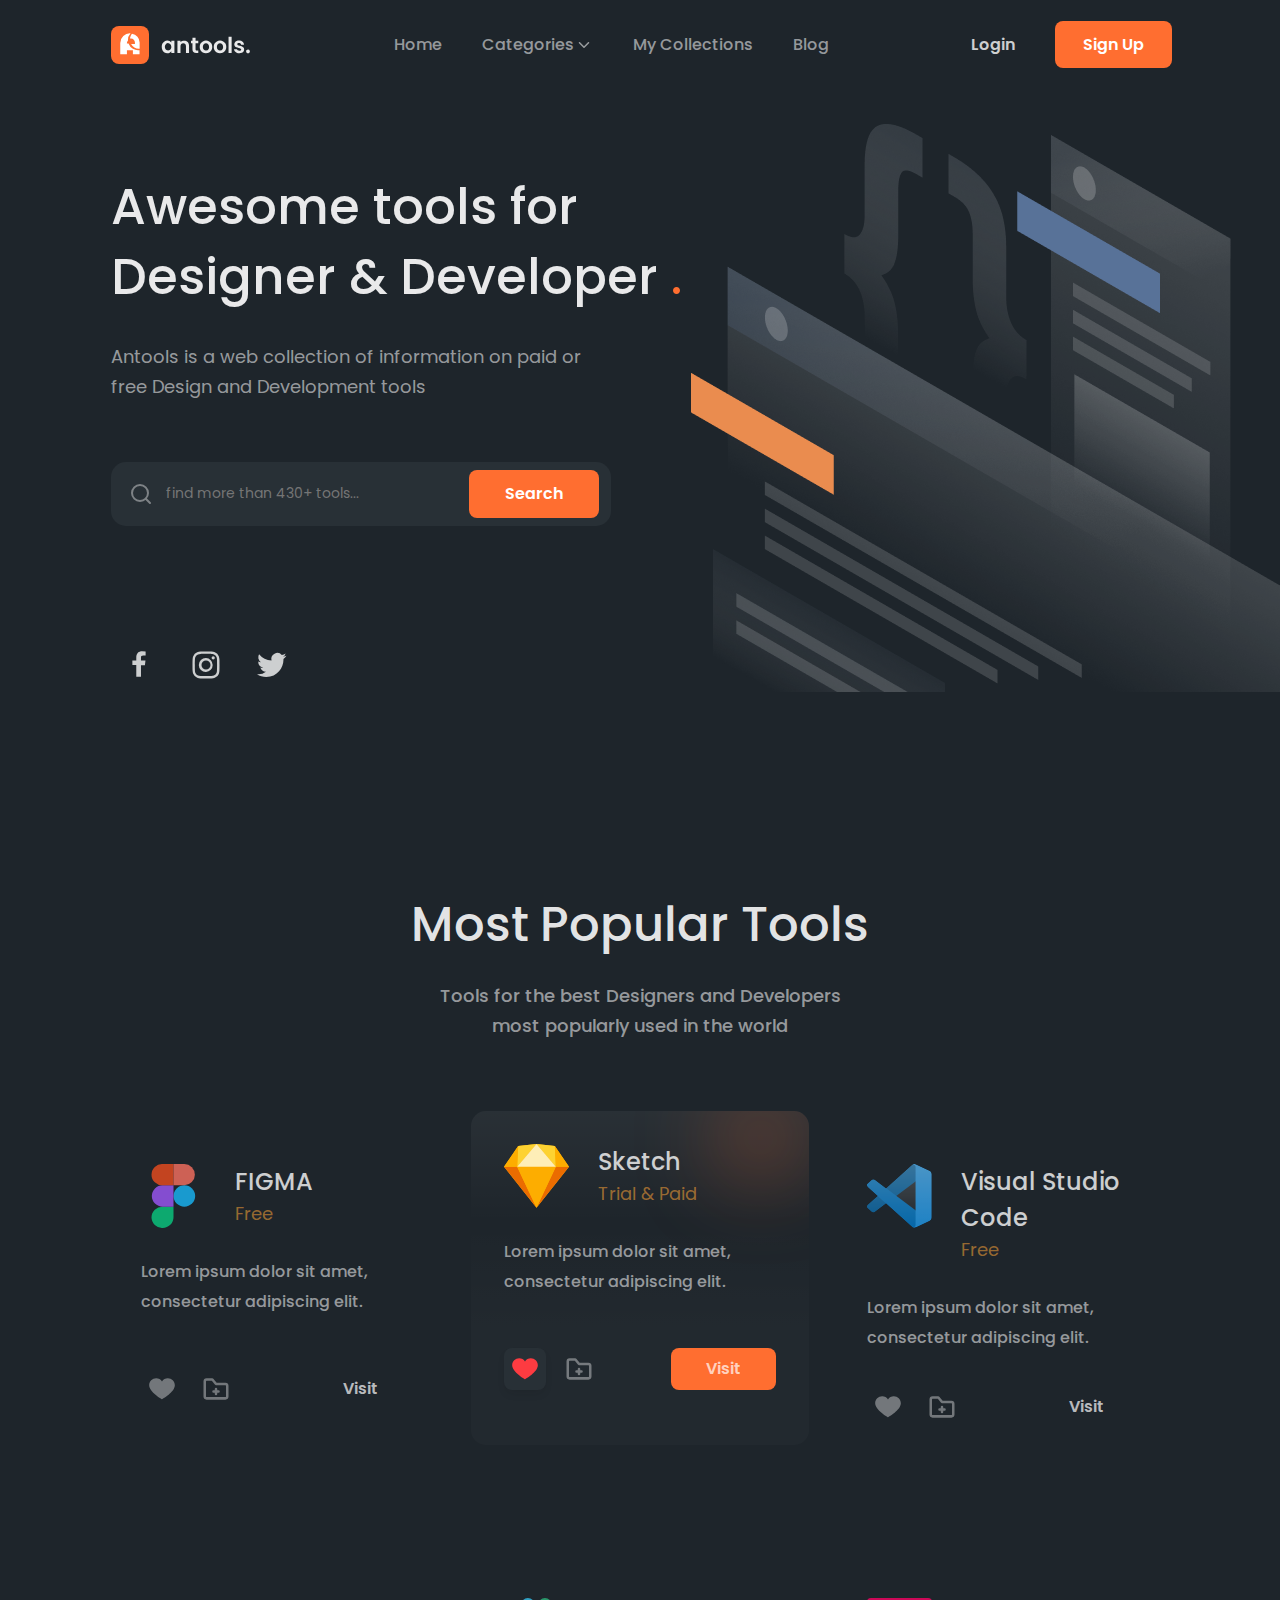
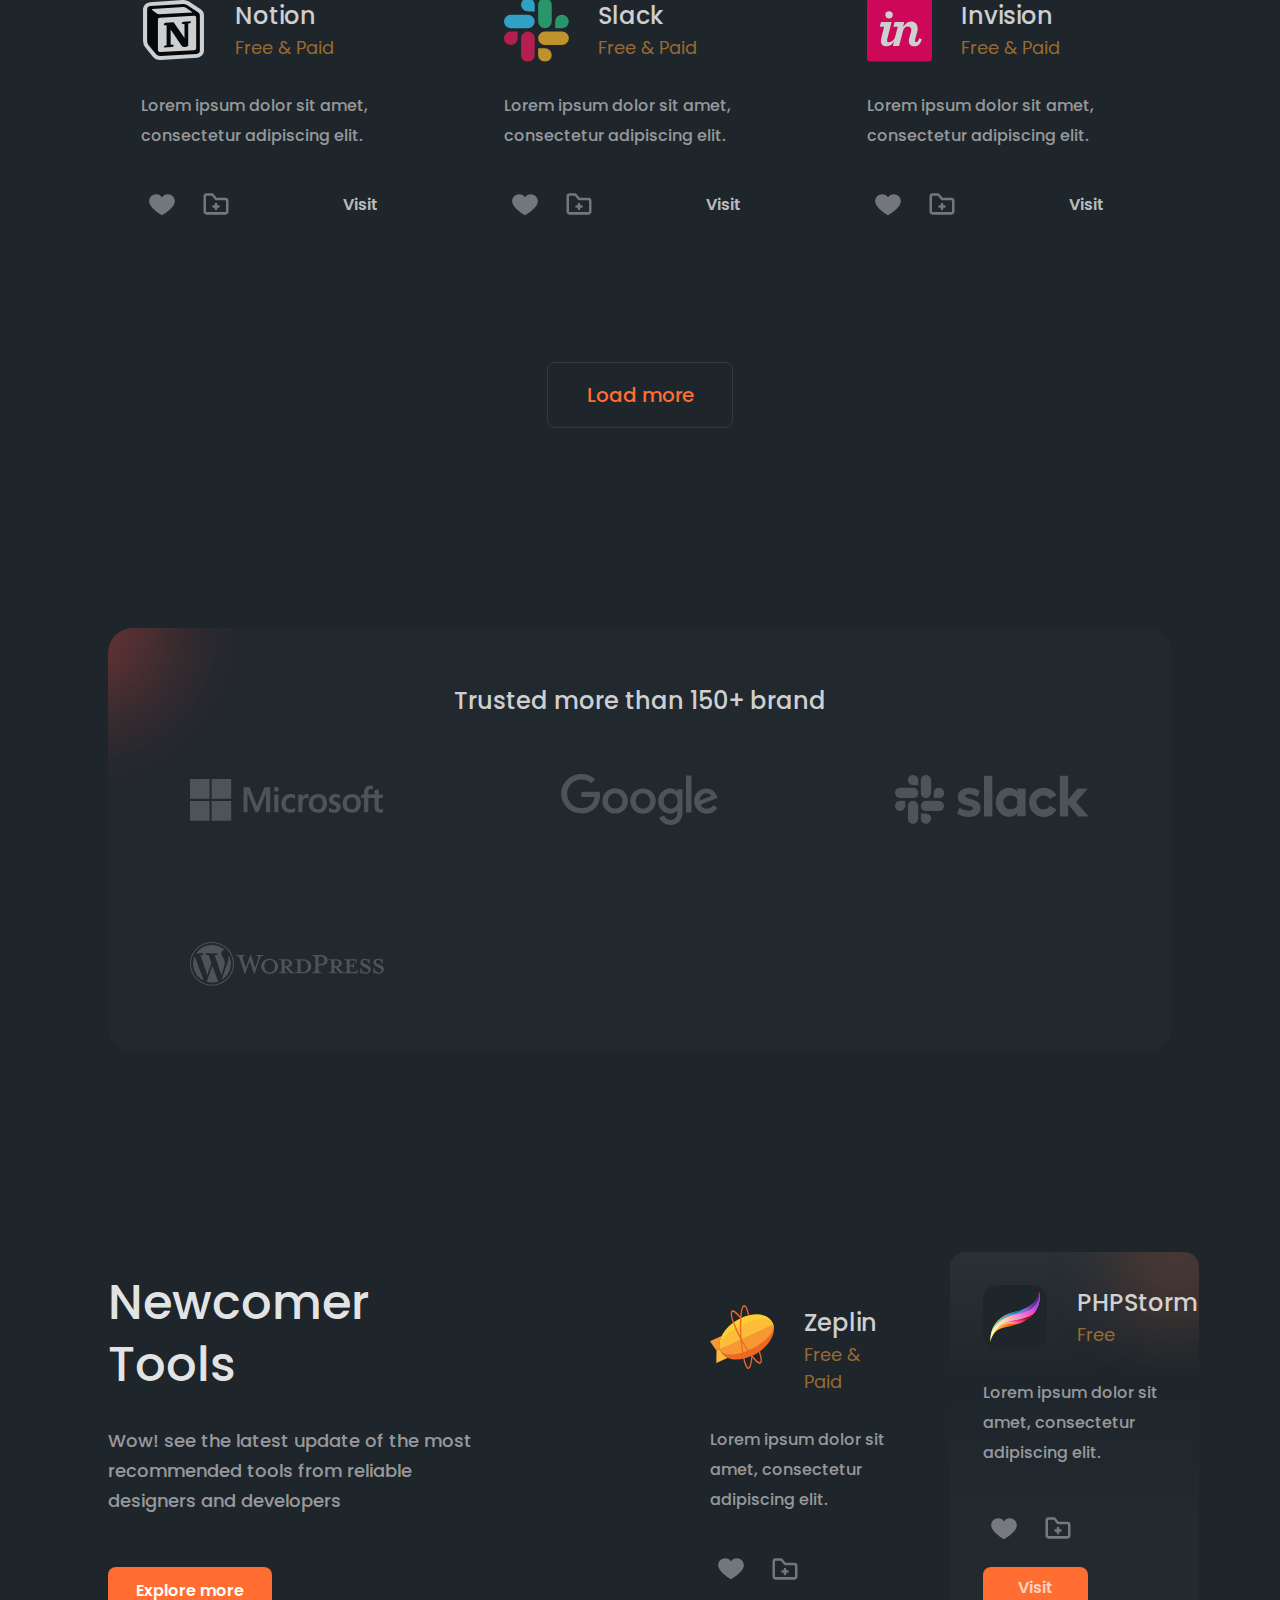
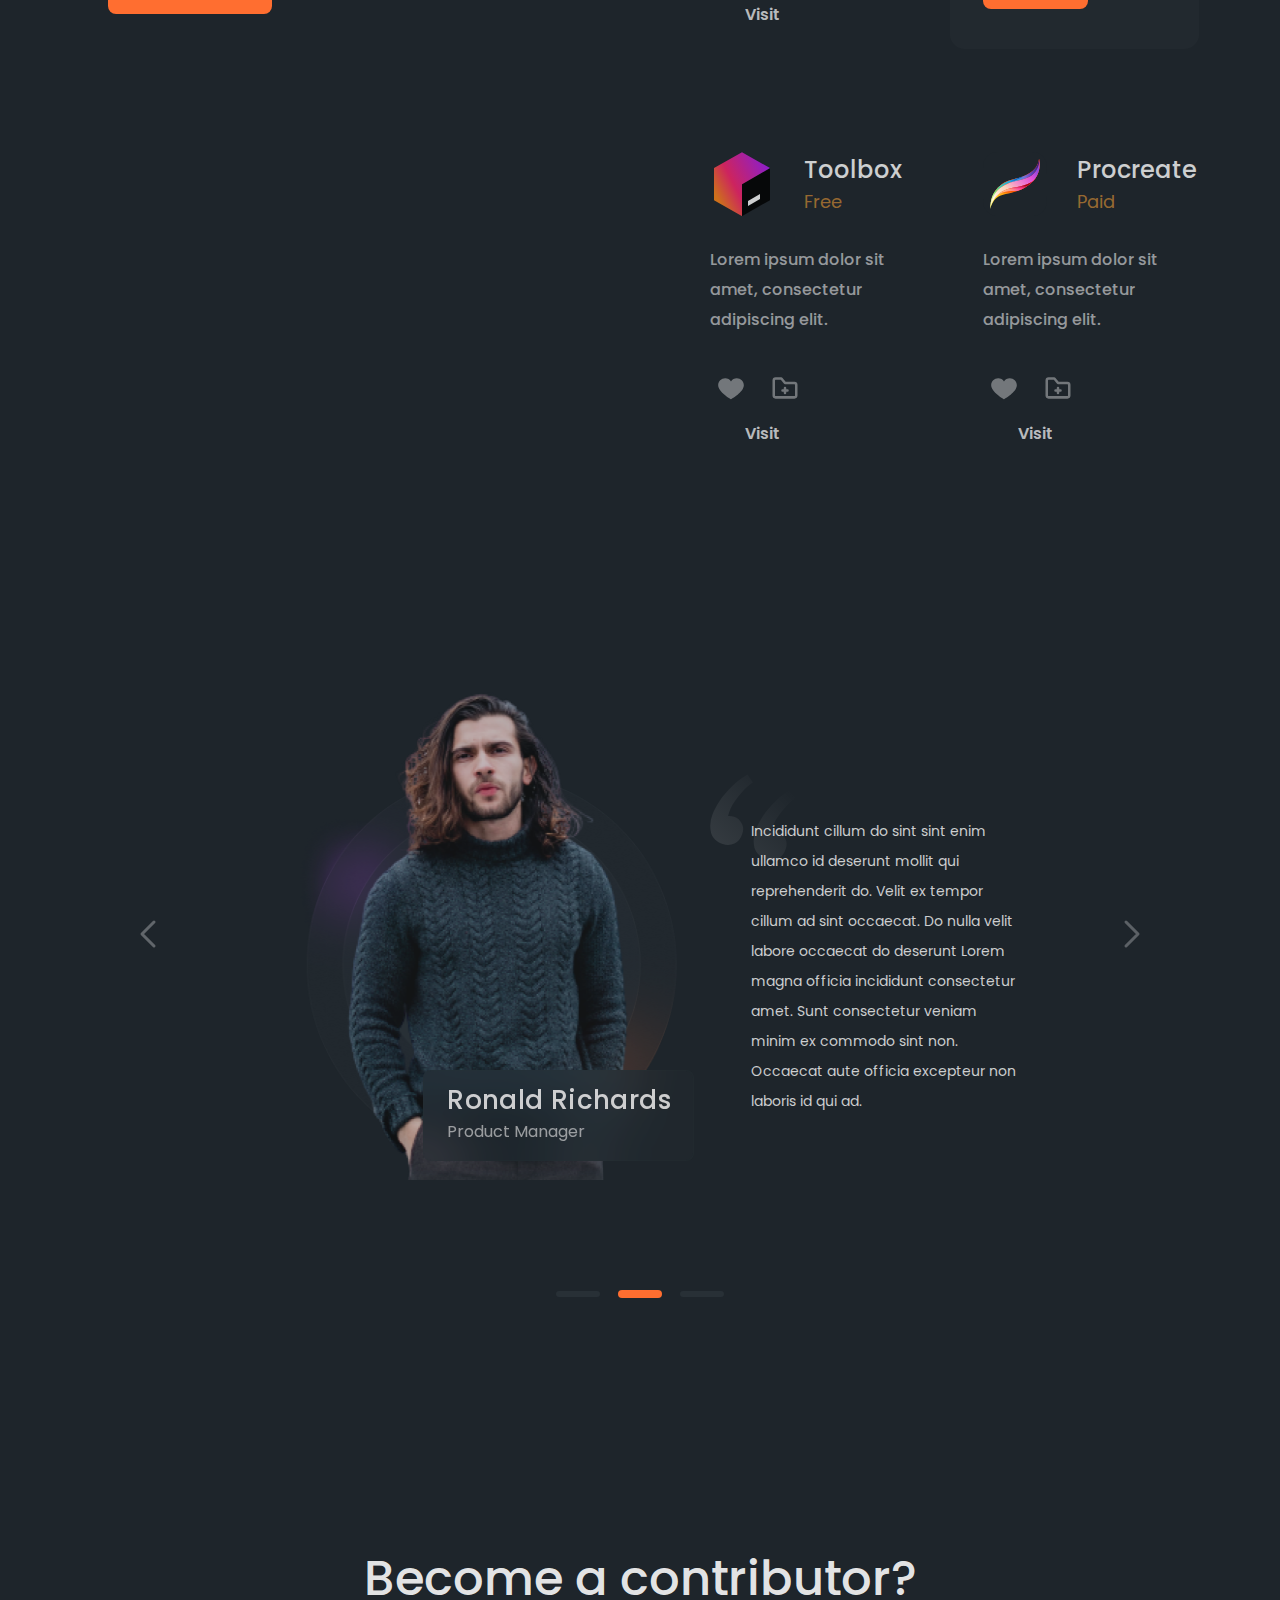
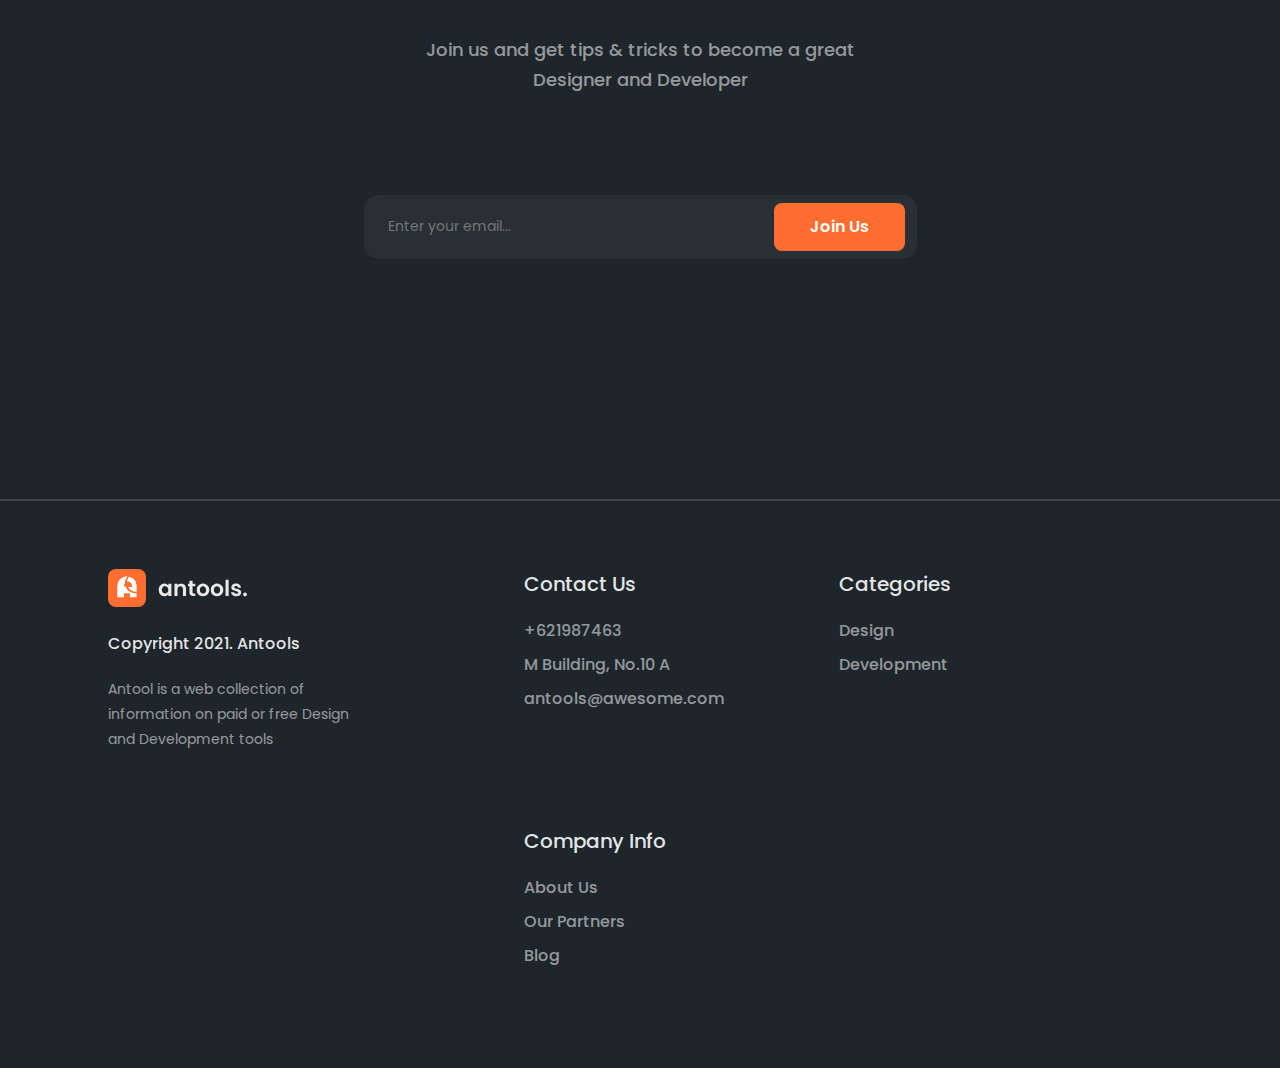
==== commit b580ff93: "Final styling" ====
--- a/source/index.html
+++ b/source/index.html
@@ -64,8 +64,8 @@
           <div class="hero__search">
             <h2 class="visually-hidden">Find tools</h2>
             <form class="hero__form form">
-              <input class="form__input" type="text" name="text" placeholder="find more than 430+ tools...">
-              <input class="form__submit button button--orange" type="submit" name="submit" value="Search">
+              <input class="form__input form__input--hero" type="text" name="text" placeholder="find more than 430+ tools...">
+              <input class="form__submit form__submit--hero button button--orange" type="submit" name="submit" value="Search">
             </form>
           </div>
         </div>
@@ -429,6 +429,8 @@
     <section class="teams">
       <h2 class="visually-hidden">Our employees.</h2>
       <div class="teams__wrapper">
+        <button class="teams__button teams__button--prev"></button>
+        <button class="teams__button teams__button--next"></button>
         <div class="teams__employee">
           <img class="teams__photo" src="./img/teams/Ronald-Richards.png" width="399" height="492" alt="Employee photo.">
           <div class="teams__about">
@@ -443,8 +445,11 @@
           Occaecat aute officia excepteur non laboris id qui ad.
         </blockquote>
         </div>
-        <button class="teams__button-prev"></button>
-        <button class="teams__button-next"></button>
+        <ol class="teams__slider">
+          <li class="teams__indicator"></li>
+          <li class="teams__indicator teams__indicator--current"></li>
+          <li class="teams__indicator"></li>
+        </ol>
       </div>
     </section>
 
@@ -479,11 +484,11 @@
             <h3 class="info__title">Contact Us</h3>
             <ul class="info__list">
               <li class="info__item">
-                <a class="info__telephone" href="tel:+621987463">+621987463</a>
+                <a class="info__link" href="tel:+621987463">+621987463</a>
               </li>
               <li class="info__item">M Building, No.10 A</li>
               <li class="info__item">
-                <a class="info__email" href="malito:antools@awesome.com">antools@awesome.com</a>
+                <a class="info__link" href="malito:antools@awesome.com">antools@awesome.com</a>
               </li>
             </ul>
           </li>
--- a/css/style.css
+++ b/css/style.css
@@ -122,6 +122,7 @@
 }
 
 .hero__title {
+  font-weight: 500;
   font-size: 50px;
   line-height: 70px;
   color: rgba(255, 255, 255, 0.9);
@@ -139,6 +140,10 @@
   color: rgba(255, 255, 255, 0.55);
   padding-right: 100px;
   margin-bottom: 60px;
+}
+
+.hero__search {
+  margin-right: 100px;
 }
 
 .hero__content {
@@ -194,31 +199,37 @@
 
 .form {
   position: relative;
+  display: flex;
 }
 
 .form__input {
   display: block;
-  padding-left: 55px;
   font-family: "Poppins", sans-serif;
   font-weight: 400;
   font-size: 14px;
   line-height: 21px;
   color: rgba(255, 255, 255, 0.38);
-  width: 73%;
+  width: 100%;
   background-color: #283036;
   border-radius: 15px;
   border: none;
   padding-top: 21px;
   padding-bottom: 22px;
+}
+.form__input--hero {
   background-image: url("../../img/hero/search-icon.svg");
   background-repeat: no-repeat;
   background-position: left 18px center;
+  padding-left: 55px;
+}
+.form__input--subscribe {
+  padding-left: 24px;
 }
 
 .form__submit {
   position: absolute;
   top: 8px;
-  right: 114px;
+  right: 12px;
   padding-right: 36px;
   padding-left: 36px;
 }
@@ -326,6 +337,7 @@
 }
 
 .card__title {
+  font-weight: 500;
   font-size: 24px;
   line-height: 36px;
   margin-top: 0;
@@ -439,6 +451,7 @@
 }
 
 .brands__title {
+  font-weight: 500;
   font-size: 24px;
   line-height: 36px;
   text-align: center;
@@ -452,7 +465,10 @@
   padding: 0;
   list-style-type: none;
   display: flex;
+  align-items: center;
+  justify-content: space-between;
   gap: 107px;
+  flex-wrap: wrap;
 }
 
 .newtools__wrapper {
@@ -465,6 +481,7 @@
 }
 
 .newtools__title {
+  font-weight: 500;
   font-size: 48px;
   line-height: 62px;
   color: rgba(255, 255, 255, 0.9);
@@ -537,6 +554,7 @@
 }
 
 .card__title {
+  font-weight: 500;
   font-size: 24px;
   line-height: 36px;
   margin-top: 0;
@@ -621,4 +639,241 @@
 .card__btn--folder {
   padding-top: 8px;
 }
+
+.teams__wrapper {
+  position: relative;
+  margin-right: 108px;
+  margin-left: 108px;
+  padding-right: 148px;
+  padding-left: 187px;
+  display: flex;
+  justify-content: space-between;
+}
+
+.teams__quote {
+  font-weight: 400;
+  font-size: 14px;
+  color: rgba(255, 255, 255, 0.78);
+  padding-top: 128px;
+  padding-left: 57px;
+  margin-top: 0;
+  margin-right: 0;
+  margin-bottom: 0;
+  margin-left: 0;
+  background-image: url("../../img/teams/quotes.svg");
+  background-repeat: no-repeat;
+  background-position: 10px 80px;
+}
+
+.teams__employee {
+  position: relative;
+}
+
+.teams__about {
+  position: absolute;
+  display: flex;
+  flex-direction: column;
+  justify-content: center;
+  align-items: flex-start;
+  border-radius: 8px;
+  width: -moz-fit-content;
+  width: fit-content;
+  background-color: rgba(40, 48, 54, 0.2);
+  padding-top: 10px;
+  padding-right: 22px;
+  padding-bottom: 16px;
+  padding-left: 23px;
+  right: 0;
+  bottom: 29px;
+  -webkit-backdrop-filter: blur(25px);
+          backdrop-filter: blur(25px);
+  border: 1px solid rgba(40, 48, 54, 0.2);
+}
+
+.teams__name {
+  font-style: normal;
+  font-size: 26px;
+  line-height: 39px;
+  letter-spacing: 0.015em;
+  color: rgba(255, 253, 253, 0.78);
+}
+
+.teams__job-title {
+  font-weight: 400;
+  font-size: 16px;
+  line-height: 24px;
+  color: rgba(255, 253, 253, 0.55);
+}
+
+.teams__button {
+  position: absolute;
+  width: 80px;
+  height: 100px;
+  background-color: #1E252B;
+  border-radius: 8px;
+  border: none;
+  cursor: pointer;
+  background-repeat: no-repeat;
+  background-position: center;
+  top: 196px;
+}
+.teams__button--prev {
+  background-image: url("../../img/teams/arrow-left.svg");
+  left: 0;
+}
+.teams__button--prev:hover {
+  background-image: url("../../img/teams/arrow-orange-left.svg");
+}
+.teams__button--next {
+  background-image: url("../../img/teams/arrow-right.svg");
+  top: 196px;
+  right: 0;
+}
+.teams__button--next:hover {
+  background-image: url("../../img/teams/arrow-orange-right.svg");
+}
+.teams__button:active {
+  box-shadow: 0px 5px 10px -3px #000000;
+}
+
+.teams__slider {
+  margin: 0;
+  padding: 0;
+  list-style-type: none;
+  display: flex;
+  justify-content: center;
+  align-items: center;
+  gap: 18px;
+  margin-top: 100px;
+}
+
+.teams__indicator {
+  flex: 0 1 auto;
+  box-sizing: content-box;
+  width: 44px;
+  height: 6px;
+  background-color: #283036;
+  background-clip: padding-box;
+  border-radius: 4px;
+  cursor: pointer;
+}
+.teams__indicator--current {
+  background-color: #FF6E30;
+  height: 8px;
+}
+
+.subscribe__wrapper {
+  margin-top: 50px;
+  margin-left: auto;
+  margin-right: auto;
+  margin-bottom: 40px;
+  max-width: 553px;
+  text-align: center;
+}
+
+.subscribe__title {
+  font-weight: 500;
+  font-size: 48px;
+  line-height: 62px;
+  text-align: center;
+  color: rgba(255, 255, 255, 0.9);
+  margin-top: 0;
+  margin-bottom: 25px;
+}
+
+.subscribe__text {
+  font-size: 18px;
+  text-align: center;
+  color: rgba(255, 255, 255, 0.55);
+  margin-bottom: 100px;
+  padding-right: 25px;
+  padding-left: 25px;
+}
+
+.footer__wrapper {
+  position: relative;
+  display: flex;
+  gap: 156px;
+  padding-right: 108px;
+  margin-bottom: 100px;
+  padding-left: 108px;
+  padding-top: 70px;
+}
+.footer__wrapper::before {
+  position: absolute;
+  content: "";
+  border: 0.5px solid rgba(255, 255, 255, 0.15);
+  width: 100%;
+  top: 0;
+  left: 0;
+}
+
+.footer__made {
+  display: flex;
+  flex-direction: column;
+  flex-wrap: wrap;
+  max-width: 260px;
+}
+
+.footer__logo {
+  display: flex;
+  align-items: center;
+  margin-bottom: 25px;
+}
+
+.footer__copyright {
+  font-weight: 500;
+  font-size: 16px;
+  line-height: 24px;
+  margin-top: 0;
+  margin-bottom: 21px;
+  color: rgba(255, 255, 255, 0.9);
+}
+
+.footer__about {
+  font-weight: 400;
+  font-size: 14px;
+  line-height: 25px;
+  color: rgba(255, 255, 255, 0.55);
+  margin-top: 0;
+  margin-bottom: 0;
+}
+
+.footer__list {
+  margin: 0;
+  padding: 0;
+  list-style-type: none;
+  display: flex;
+  gap: 115px;
+  flex-wrap: wrap;
+}
+
+.info__title {
+  font-weight: 500;
+  font-size: 20px;
+  margin-top: 0;
+  margin-bottom: 20px;
+  color: rgba(255, 255, 255, 0.9);
+}
+
+.info__list {
+  margin: 0;
+  padding: 0;
+  list-style-type: none;
+  display: flex;
+  flex-direction: column;
+  justify-content: center;
+  gap: 10px;
+}
+
+.info__item {
+  line-height: 24px;
+  color: rgba(255, 255, 255, 0.55);
+}
+
+.info__link {
+  text-decoration: none;
+  line-height: 24px;
+  color: rgba(255, 255, 255, 0.55);
+}
 /*# sourceMappingURL=style.css.map */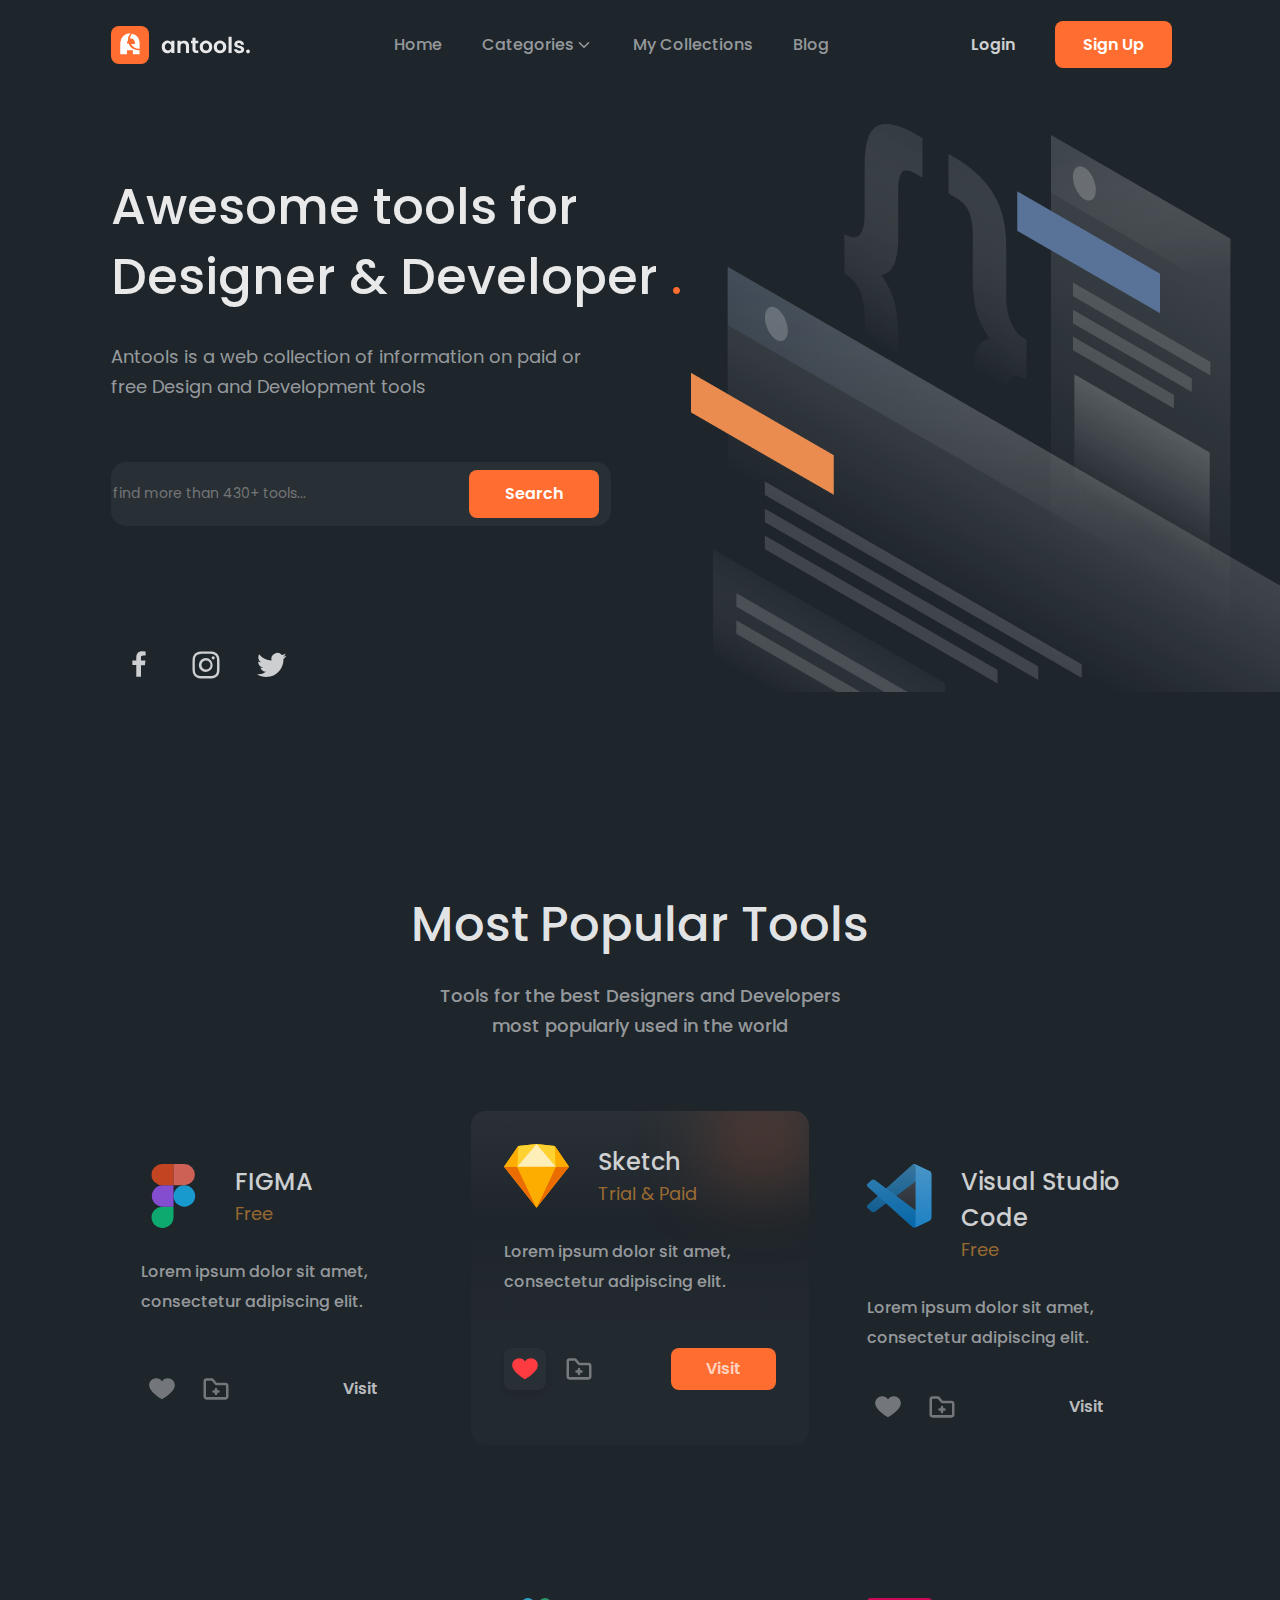
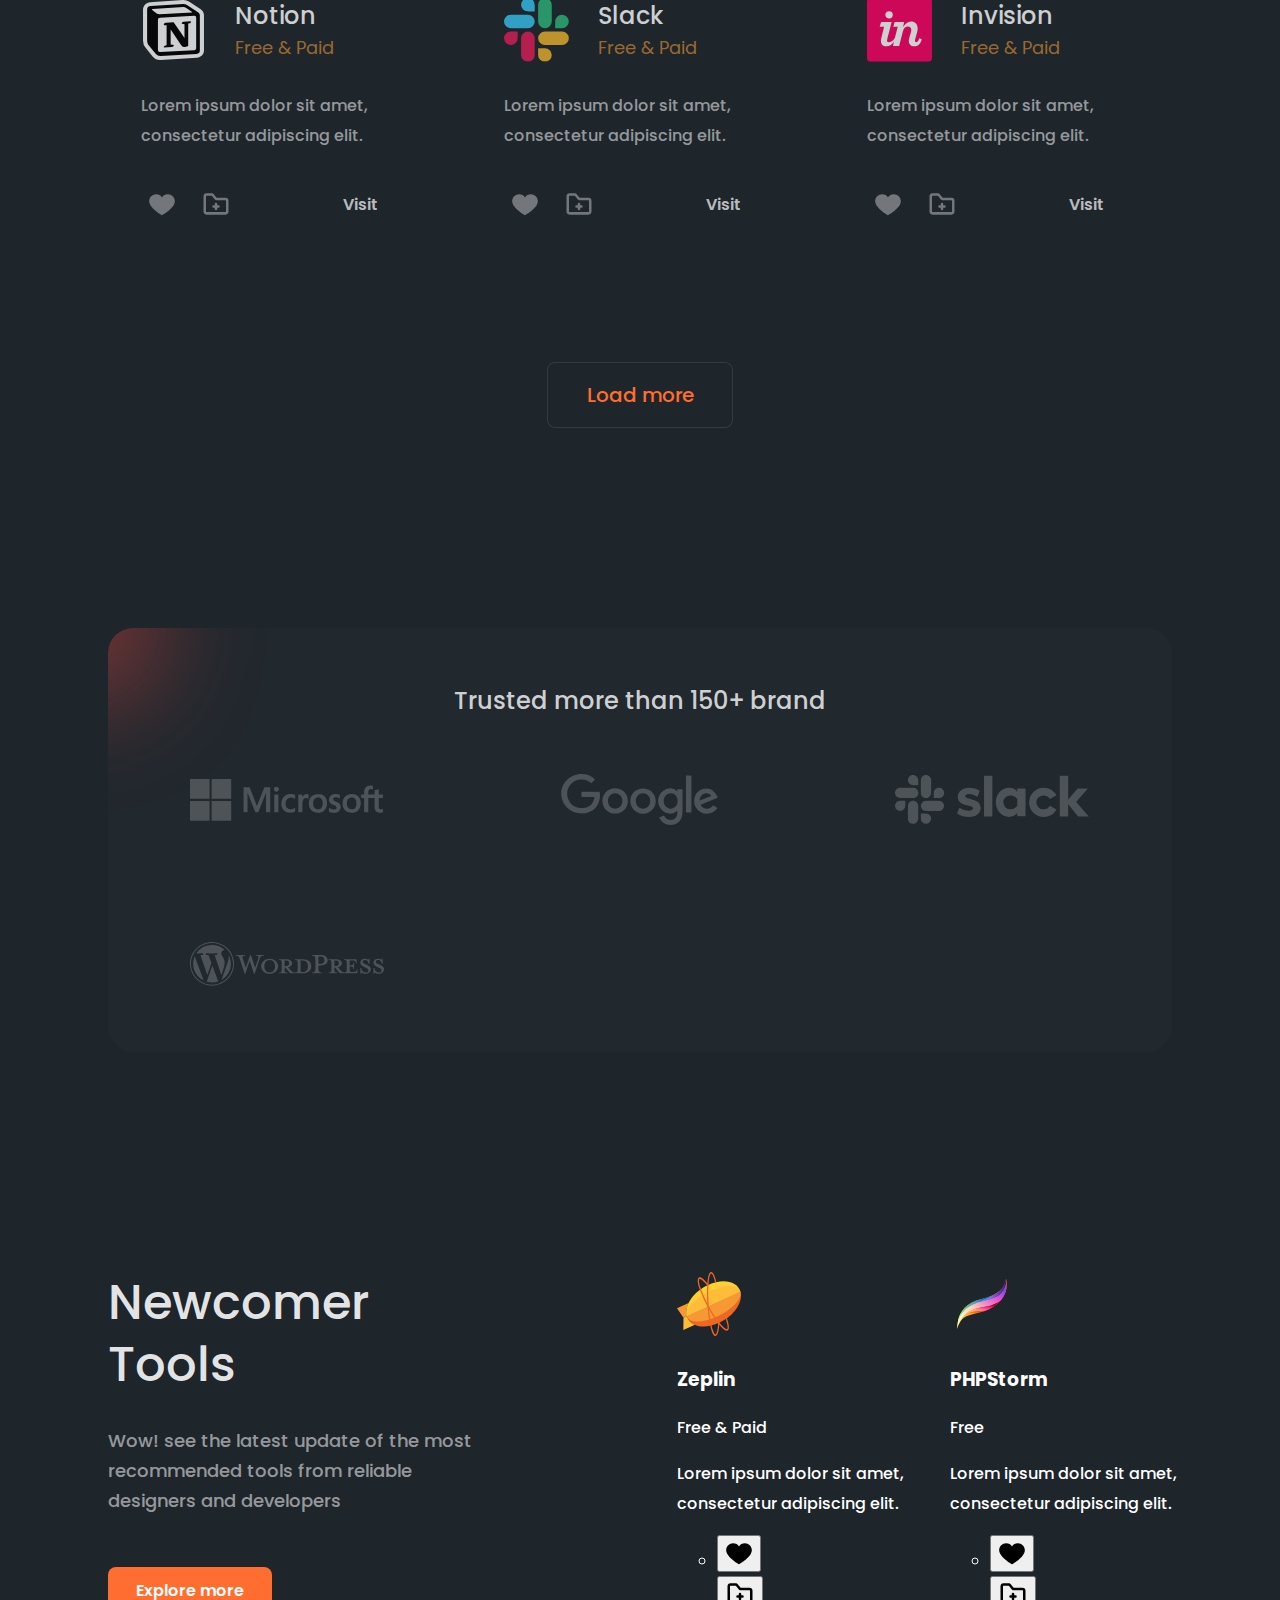
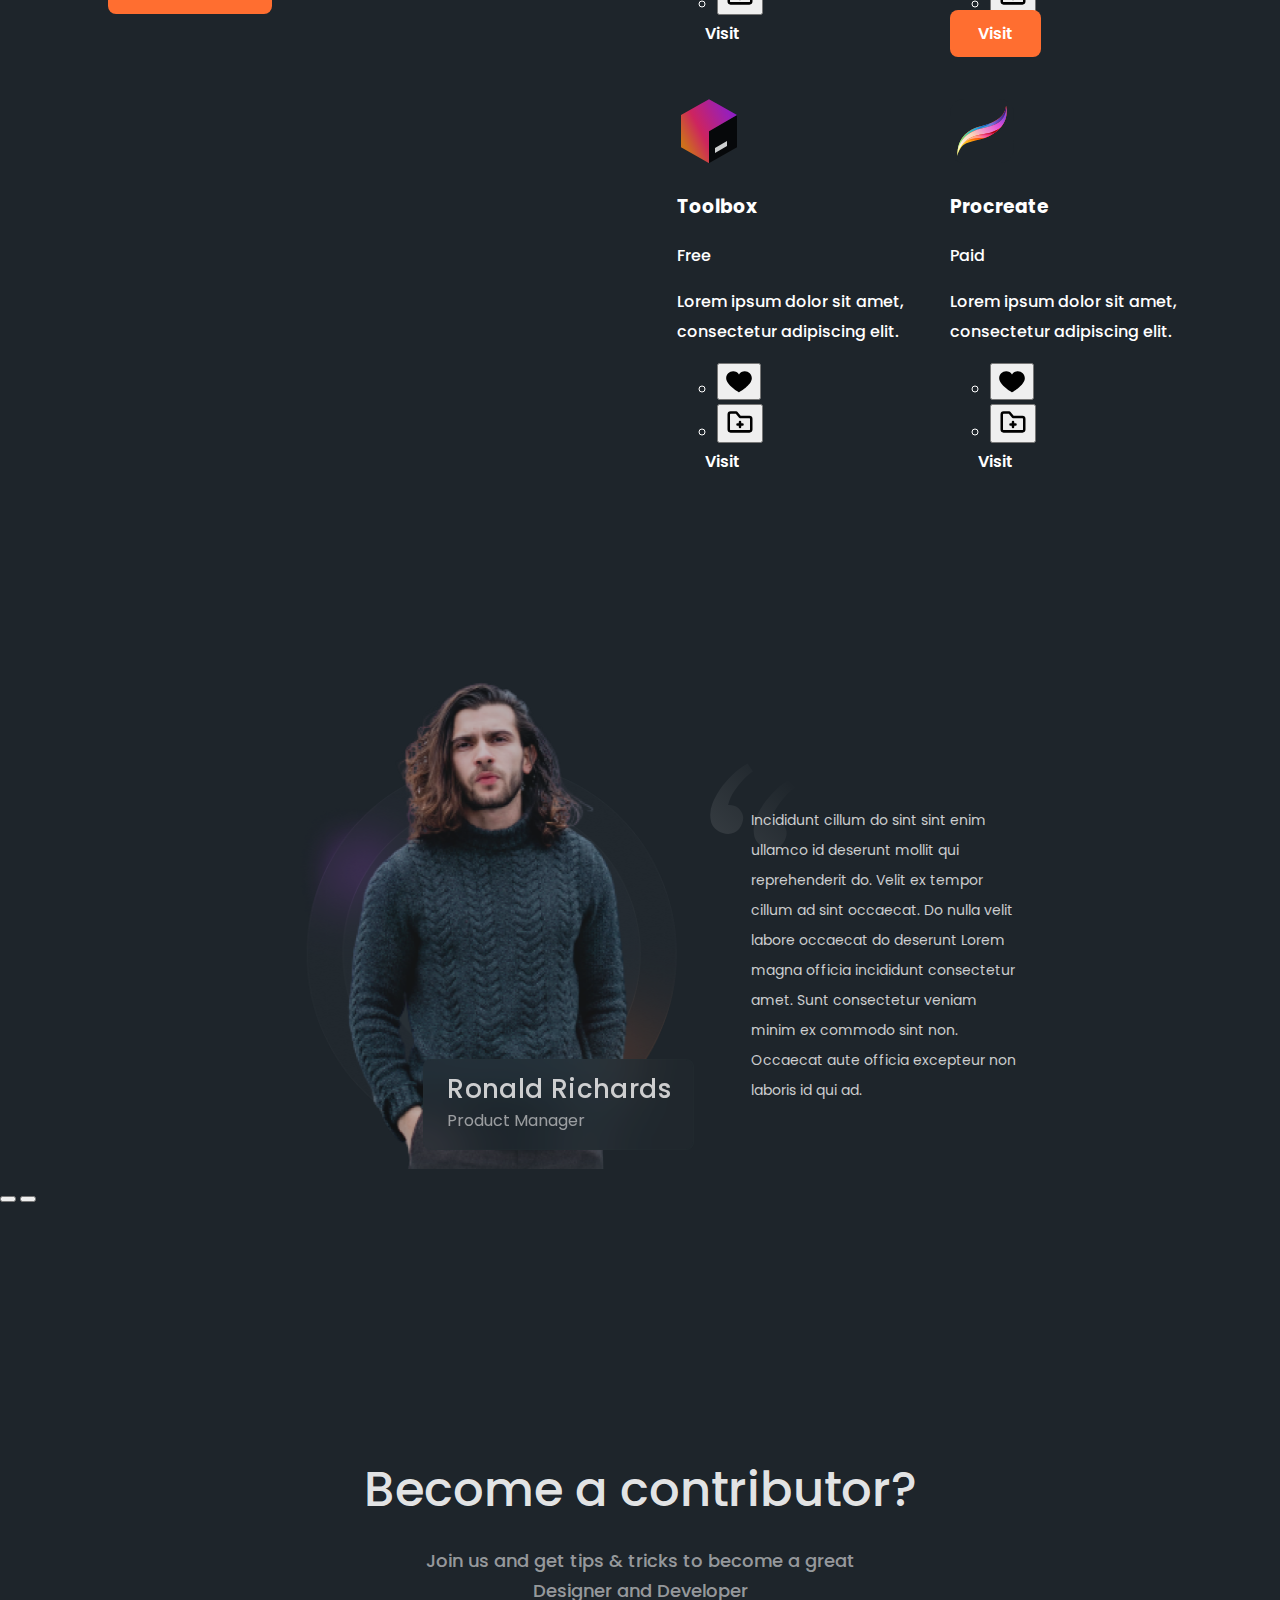
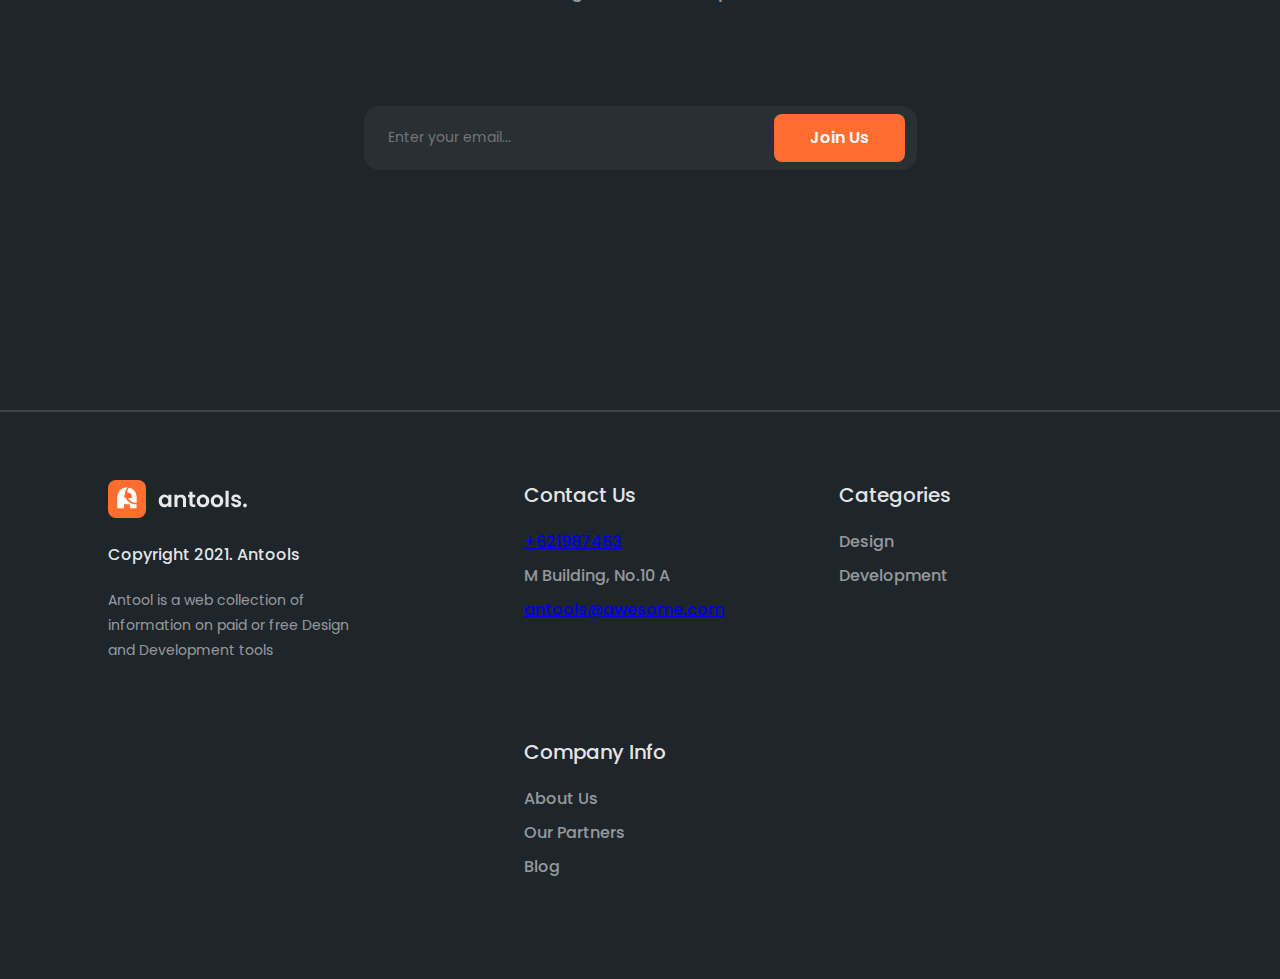
==== commit 77a92c04: "Merge pull request #3 from NickSmrnv/module2-task" ====
--- a/source/index.html
+++ b/source/index.html
@@ -64,8 +64,8 @@
           <div class="hero__search">
             <h2 class="visually-hidden">Find tools</h2>
             <form class="hero__form form">
-              <input class="form__input form__input--hero" type="text" name="text" placeholder="find more than 430+ tools...">
-              <input class="form__submit form__submit--hero button button--orange" type="submit" name="submit" value="Search">
+              <input class="form__input" type="text" name="text" placeholder="find more than 430+ tools...">
+              <input class="form__submit button button--orange" type="submit" name="submit" value="Search">
             </form>
           </div>
         </div>
@@ -312,109 +312,109 @@
         <div class="newtools__cards">
           <ul class="newtools__list">
 
-            <!-- #1 card Zepelin -->
-            <li class="newtools__item card">
-              <div class="card__head">
-                <img class="card__logo" src="./img/newtools/zeplin-logo.svg" width="64" height="64" alt="Zepelin logo.">
-                <h3 class="card__title">Zeplin</h3>
-                <span class="card__availability">Free & Paid</span>
-              </div>
-              <p class="card__text">Lorem ipsum dolor sit amet, consectetur adipiscing elit.</p>
-              <div class="card__footer">
-                <ul class="card__list">
-                  <li class="card__item">
-                    <button class="card__btn card__btn--like" type="button">
-                      <svg class="card__icon" width="28" height="28" aria-hidden="true" focusable="false" fill="currentColor" xmlns="http://www.w3.org/2000/svg"><path d="M19.833 5.25c-2.45 0-4.608 1.225-5.833 3.15-1.225-1.925-3.383-3.15-5.833-3.15-3.85 0-7 3.15-7 7 0 6.942 12.833 14 12.833 14s12.833-7 12.833-14c0-3.85-3.15-7-7-7Z" /></svg>
-                    </button>
-                  </li>
-                  <li class="card__item">
-                    <button class="card__btn card__btn--folder" type="button">
-                      <svg class="card__icon" width="30" height="30" aria-hidden="true" focusable="false" fill="currentColor" xmlns="http://www.w3.org/2000/svg"><path d="M17.5 16.25h-1.25V15a1.25 1.25 0 0 0-2.5 0v1.25H12.5a1.25 1.25 0 0 0 0 2.5h1.25V20a1.25 1.25 0 0 0 2.5 0v-1.25h1.25a1.25 1.25 0 0 0 0-2.5Z" /><path d="M24.38 8.81h-8.75l-3.3-3.97a1.25 1.25 0 0 0-.96-.47H5.63A3.09 3.09 0 0 0 2.5 7.41V22.6a3.09 3.09 0 0 0 3.13 3.04h18.75a3.09 3.09 0 0 0 3.12-3.04V11.85a3.09 3.09 0 0 0-3.13-3.04ZM25 22.56a.57.57 0 0 1-.63.54H5.63a.58.58 0 0 1-.62-.54V7.41a.58.58 0 0 1 .63-.54h5.16l3.25 3.98a1.25 1.25 0 0 0 .96.46h9.38a.58.58 0 0 1 .62.54v10.71Z" /></svg>
+            <!-- #1 mini-card Zepelin -->
+            <li class="newtools__item mini-card">
+              <div class="mini-card__head">
+                <img class="mini-card__logo" src="./img/newtools/zeplin-logo.svg" width="64" height="64" alt="Zepelin logo.">
+                <h3 class="mini-card__title">Zeplin</h3>
+                <span class="mini-card__availability">Free & Paid</span>
+              </div>
+              <p class="mini-card__text">Lorem ipsum dolor sit amet, consectetur adipiscing elit.</p>
+              <div class="mini-card__footer">
+                <ul class="mini-card__list">
+                  <li class="mini-card__item">
+                    <button class="mini-card__button mini-card__button--like" type="button">
+                      <svg class="mini-card__icon" width="28" height="28" aria-hidden="true" focusable="false" xmlns="http://www.w3.org/2000/svg"><path d="M19.833 5.25c-2.45 0-4.608 1.225-5.833 3.15-1.225-1.925-3.383-3.15-5.833-3.15-3.85 0-7 3.15-7 7 0 6.942 12.833 14 12.833 14s12.833-7 12.833-14c0-3.85-3.15-7-7-7Z" /></svg>
+                    </button>
+                  </li>
+                  <li class="mini-card__item">
+                    <button class="mini-card__button mini-card__button--folder" type="button">
+                      <svg class="mini-card__icon" width="30" height="30" aria-hidden="true" focusable="false" xmlns="http://www.w3.org/2000/svg"><path d="M17.5 16.25h-1.25V15a1.25 1.25 0 0 0-2.5 0v1.25H12.5a1.25 1.25 0 0 0 0 2.5h1.25V20a1.25 1.25 0 0 0 2.5 0v-1.25h1.25a1.25 1.25 0 0 0 0-2.5Z" /><path d="M24.38 8.81h-8.75l-3.3-3.97a1.25 1.25 0 0 0-.96-.47H5.63A3.09 3.09 0 0 0 2.5 7.41V22.6a3.09 3.09 0 0 0 3.13 3.04h18.75a3.09 3.09 0 0 0 3.12-3.04V11.85a3.09 3.09 0 0 0-3.13-3.04ZM25 22.56a.57.57 0 0 1-.63.54H5.63a.58.58 0 0 1-.62-.54V7.41a.58.58 0 0 1 .63-.54h5.16l3.25 3.98a1.25 1.25 0 0 0 .96.46h9.38a.58.58 0 0 1 .62.54v10.71Z" /></svg>
                     </button>
                   </li>
                 </ul>
-                <a class="card__button button" href="#">
+                <a class="mini-card__button button" href="#">
                   Visit
                 </a>
               </div>
             </li>
 
-            <!-- #2 card PHPStorm -->
-            <li class="newtools__item card card--current">
-              <div class="card__head">
-                <img class="card__logo" src="./img/newtools/procreate-logo.svg" width="64" height="64" alt="PHPStorm logo.">
-                <h3 class="card__title">PHPStorm</h3>
-                <span class="card__availability">Free</span>
-              </div>
-              <p class="card__text">Lorem ipsum dolor sit amet, consectetur adipiscing elit.</p>
-              <div class="card__footer">
-                <ul class="card__list">
-                  <li class="card__item">
-                    <button class="card__btn card__btn--like" type="button">
-                      <svg class="card__icon" width="28" height="28" aria-hidden="true" focusable="false" fill="currentColor" xmlns="http://www.w3.org/2000/svg"><path d="M19.833 5.25c-2.45 0-4.608 1.225-5.833 3.15-1.225-1.925-3.383-3.15-5.833-3.15-3.85 0-7 3.15-7 7 0 6.942 12.833 14 12.833 14s12.833-7 12.833-14c0-3.85-3.15-7-7-7Z" /></svg>
-                    </button>
-                  </li>
-                  <li class="card__item">
-                    <button class="card__btn card__btn--folder" type="button">
-                      <svg class="card__icon" width="30" height="30" aria-hidden="true" focusable="false" fill="currentColor" xmlns="http://www.w3.org/2000/svg"><path d="M17.5 16.25h-1.25V15a1.25 1.25 0 0 0-2.5 0v1.25H12.5a1.25 1.25 0 0 0 0 2.5h1.25V20a1.25 1.25 0 0 0 2.5 0v-1.25h1.25a1.25 1.25 0 0 0 0-2.5Z" /><path d="M24.38 8.81h-8.75l-3.3-3.97a1.25 1.25 0 0 0-.96-.47H5.63A3.09 3.09 0 0 0 2.5 7.41V22.6a3.09 3.09 0 0 0 3.13 3.04h18.75a3.09 3.09 0 0 0 3.12-3.04V11.85a3.09 3.09 0 0 0-3.13-3.04ZM25 22.56a.57.57 0 0 1-.63.54H5.63a.58.58 0 0 1-.62-.54V7.41a.58.58 0 0 1 .63-.54h5.16l3.25 3.98a1.25 1.25 0 0 0 .96.46h9.38a.58.58 0 0 1 .62.54v10.71Z" /></svg>
+            <!-- #2 mini-card PHPStorm -->
+            <li class="newtools__item mini-card mini-card--current">
+              <div class="mini-card__head">
+                <img class="mini-card__logo" src="./img/newtools/procreate-logo.svg" width="64" height="64" alt="PHPStorm logo.">
+                <h3 class="mini-card__title">PHPStorm</h3>
+                <span class="mini-card__availability">Free</span>
+              </div>
+              <p class="mini-card__text">Lorem ipsum dolor sit amet, consectetur adipiscing elit.</p>
+              <div class="mini-card__footer">
+                <ul class="mini-card__list">
+                  <li class="mini-card__item">
+                    <button class="mini-card__button mini-card__button--like" type="button">
+                      <svg class="mini-card__icon" width="28" height="28" aria-hidden="true" focusable="false" xmlns="http://www.w3.org/2000/svg"><path d="M19.833 5.25c-2.45 0-4.608 1.225-5.833 3.15-1.225-1.925-3.383-3.15-5.833-3.15-3.85 0-7 3.15-7 7 0 6.942 12.833 14 12.833 14s12.833-7 12.833-14c0-3.85-3.15-7-7-7Z" /></svg>
+                    </button>
+                  </li>
+                  <li class="mini-card__item">
+                    <button class="mini-card__button mini-card__button--folder" type="button">
+                      <svg class="mini-card__icon" width="30" height="30" aria-hidden="true" focusable="false" xmlns="http://www.w3.org/2000/svg"><path d="M17.5 16.25h-1.25V15a1.25 1.25 0 0 0-2.5 0v1.25H12.5a1.25 1.25 0 0 0 0 2.5h1.25V20a1.25 1.25 0 0 0 2.5 0v-1.25h1.25a1.25 1.25 0 0 0 0-2.5Z" /><path d="M24.38 8.81h-8.75l-3.3-3.97a1.25 1.25 0 0 0-.96-.47H5.63A3.09 3.09 0 0 0 2.5 7.41V22.6a3.09 3.09 0 0 0 3.13 3.04h18.75a3.09 3.09 0 0 0 3.12-3.04V11.85a3.09 3.09 0 0 0-3.13-3.04ZM25 22.56a.57.57 0 0 1-.63.54H5.63a.58.58 0 0 1-.62-.54V7.41a.58.58 0 0 1 .63-.54h5.16l3.25 3.98a1.25 1.25 0 0 0 .96.46h9.38a.58.58 0 0 1 .62.54v10.71Z" /></svg>
                     </button>
                   </li>
                 </ul>
-                <a class="card__button button button--orange" href="#">
+                <a class="mini-card__button button button--orange" href="#">
                   Visit
                 </a>
               </div>
             </li>
 
-            <!-- #3 card Toolbox -->
-            <li class="newtools__item card">
-              <div class="card__head">
-                <img class="card__logo" src="./img/newtools/toolbox-logo.svg" width="64" height="64" alt="Toolbox logo.">
-                <h3 class="card__title">Toolbox</h3>
-                <span class="card__availability">Free</span>
-              </div>
-              <p class="card__text">Lorem ipsum dolor sit amet, consectetur adipiscing elit.</p>
-              <div class="card__footer">
-                <ul class="card__list">
-                  <li class="card__item">
-                    <button class="card__btn card__btn--like" type="button">
-                      <svg class="card__icon" width="28" height="28" aria-hidden="true" focusable="false" fill="currentColor" xmlns="http://www.w3.org/2000/svg"><path d="M19.833 5.25c-2.45 0-4.608 1.225-5.833 3.15-1.225-1.925-3.383-3.15-5.833-3.15-3.85 0-7 3.15-7 7 0 6.942 12.833 14 12.833 14s12.833-7 12.833-14c0-3.85-3.15-7-7-7Z" /></svg>
-                    </button>
-                  </li>
-                  <li class="card__item">
-                    <button class="card__btn card__btn--folder" type="button">
-                      <svg class="card__icon" width="30" height="30" aria-hidden="true" focusable="false" fill="currentColor" xmlns="http://www.w3.org/2000/svg"><path d="M17.5 16.25h-1.25V15a1.25 1.25 0 0 0-2.5 0v1.25H12.5a1.25 1.25 0 0 0 0 2.5h1.25V20a1.25 1.25 0 0 0 2.5 0v-1.25h1.25a1.25 1.25 0 0 0 0-2.5Z" /><path d="M24.38 8.81h-8.75l-3.3-3.97a1.25 1.25 0 0 0-.96-.47H5.63A3.09 3.09 0 0 0 2.5 7.41V22.6a3.09 3.09 0 0 0 3.13 3.04h18.75a3.09 3.09 0 0 0 3.12-3.04V11.85a3.09 3.09 0 0 0-3.13-3.04ZM25 22.56a.57.57 0 0 1-.63.54H5.63a.58.58 0 0 1-.62-.54V7.41a.58.58 0 0 1 .63-.54h5.16l3.25 3.98a1.25 1.25 0 0 0 .96.46h9.38a.58.58 0 0 1 .62.54v10.71Z" /></svg>
+            <!-- #3 mini-card Toolbox -->
+            <li class="newtools__item mini-card">
+              <div class="mini-card__head">
+                <img class="mini-card__logo" src="./img/newtools/toolbox-logo.svg" width="64" height="64" alt="Toolbox logo.">
+                <h3 class="mini-card__title">Toolbox</h3>
+                <span class="mini-card__availability">Free</span>
+              </div>
+              <p class="mini-card__text">Lorem ipsum dolor sit amet, consectetur adipiscing elit.</p>
+              <div class="mini-card__footer">
+                <ul class="mini-card__list">
+                  <li class="mini-card__item">
+                    <button class="mini-card__button mini-card__button--like" type="button">
+                      <svg class="mini-card__icon" width="28" height="28" aria-hidden="true" focusable="false" xmlns="http://www.w3.org/2000/svg"><path d="M19.833 5.25c-2.45 0-4.608 1.225-5.833 3.15-1.225-1.925-3.383-3.15-5.833-3.15-3.85 0-7 3.15-7 7 0 6.942 12.833 14 12.833 14s12.833-7 12.833-14c0-3.85-3.15-7-7-7Z" /></svg>
+                    </button>
+                  </li>
+                  <li class="mini-card__item">
+                    <button class="mini-card__button mini-card__button--folder" type="button">
+                      <svg class="mini-card__icon" width="30" height="30" aria-hidden="true" focusable="false" xmlns="http://www.w3.org/2000/svg"><path d="M17.5 16.25h-1.25V15a1.25 1.25 0 0 0-2.5 0v1.25H12.5a1.25 1.25 0 0 0 0 2.5h1.25V20a1.25 1.25 0 0 0 2.5 0v-1.25h1.25a1.25 1.25 0 0 0 0-2.5Z" /><path d="M24.38 8.81h-8.75l-3.3-3.97a1.25 1.25 0 0 0-.96-.47H5.63A3.09 3.09 0 0 0 2.5 7.41V22.6a3.09 3.09 0 0 0 3.13 3.04h18.75a3.09 3.09 0 0 0 3.12-3.04V11.85a3.09 3.09 0 0 0-3.13-3.04ZM25 22.56a.57.57 0 0 1-.63.54H5.63a.58.58 0 0 1-.62-.54V7.41a.58.58 0 0 1 .63-.54h5.16l3.25 3.98a1.25 1.25 0 0 0 .96.46h9.38a.58.58 0 0 1 .62.54v10.71Z" /></svg>
                     </button>
                   </li>
                 </ul>
-                <a class="card__button button" href="#">
+                <a class="mini-card__button button" href="#">
                   Visit
                 </a>
               </div>
             </li>
 
-            <!-- #4 card Procreate -->
-            <li class="newtools__item card">
-              <div class="card__head">
-                <img class="card__logo" src="./img/newtools/procreate-logo.svg" width="64" height="64" alt="Procreate logo.">
-                <h3 class="card__title">Procreate</h3>
-                <span class="card__availability">Paid</span>
-              </div>
-              <p class="card__text">Lorem ipsum dolor sit amet, consectetur adipiscing elit.</p>
-              <div class="card__footer">
-                <ul class="card__list">
-                  <li class="card__item">
-                    <button class="card__btn card__btn--like" type="button">
-                      <svg class="card__icon" width="28" height="28" aria-hidden="true" focusable="false" fill="currentColor" xmlns="http://www.w3.org/2000/svg"><path d="M19.833 5.25c-2.45 0-4.608 1.225-5.833 3.15-1.225-1.925-3.383-3.15-5.833-3.15-3.85 0-7 3.15-7 7 0 6.942 12.833 14 12.833 14s12.833-7 12.833-14c0-3.85-3.15-7-7-7Z" /></svg>
-                    </button>
-                  </li>
-                  <li class="card__item">
-                    <button class="card__btn card__btn--folder" type="button">
-                      <svg class="card__icon" width="30" height="30" aria-hidden="true" focusable="false" fill="currentColor" xmlns="http://www.w3.org/2000/svg"><path d="M17.5 16.25h-1.25V15a1.25 1.25 0 0 0-2.5 0v1.25H12.5a1.25 1.25 0 0 0 0 2.5h1.25V20a1.25 1.25 0 0 0 2.5 0v-1.25h1.25a1.25 1.25 0 0 0 0-2.5Z" /><path d="M24.38 8.81h-8.75l-3.3-3.97a1.25 1.25 0 0 0-.96-.47H5.63A3.09 3.09 0 0 0 2.5 7.41V22.6a3.09 3.09 0 0 0 3.13 3.04h18.75a3.09 3.09 0 0 0 3.12-3.04V11.85a3.09 3.09 0 0 0-3.13-3.04ZM25 22.56a.57.57 0 0 1-.63.54H5.63a.58.58 0 0 1-.62-.54V7.41a.58.58 0 0 1 .63-.54h5.16l3.25 3.98a1.25 1.25 0 0 0 .96.46h9.38a.58.58 0 0 1 .62.54v10.71Z" /></svg>
+            <!-- #4 mini-card Procreate -->
+            <li class="newtools__item mini-card">
+              <div class="mini-card__head">
+                <img class="mini-card__logo" src="./img/newtools/procreate-logo.svg" width="64" height="64" alt="Procreate logo.">
+                <h3 class="mini-card__title">Procreate</h3>
+                <span class="mini-card__availability">Paid</span>
+              </div>
+              <p class="mini-card__text">Lorem ipsum dolor sit amet, consectetur adipiscing elit.</p>
+              <div class="mini-card__footer">
+                <ul class="mini-card__list">
+                  <li class="mini-card__item">
+                    <button class="mini-card__button mini-card__button--like" type="button">
+                      <svg class="mini-card__icon" width="28" height="28" aria-hidden="true" focusable="false" xmlns="http://www.w3.org/2000/svg"><path d="M19.833 5.25c-2.45 0-4.608 1.225-5.833 3.15-1.225-1.925-3.383-3.15-5.833-3.15-3.85 0-7 3.15-7 7 0 6.942 12.833 14 12.833 14s12.833-7 12.833-14c0-3.85-3.15-7-7-7Z" /></svg>
+                    </button>
+                  </li>
+                  <li class="mini-card__item">
+                    <button class="mini-card__button mini-card__button--folder" type="button">
+                      <svg class="mini-card__icon" width="30" height="30" aria-hidden="true" focusable="false" xmlns="http://www.w3.org/2000/svg"><path d="M17.5 16.25h-1.25V15a1.25 1.25 0 0 0-2.5 0v1.25H12.5a1.25 1.25 0 0 0 0 2.5h1.25V20a1.25 1.25 0 0 0 2.5 0v-1.25h1.25a1.25 1.25 0 0 0 0-2.5Z" /><path d="M24.38 8.81h-8.75l-3.3-3.97a1.25 1.25 0 0 0-.96-.47H5.63A3.09 3.09 0 0 0 2.5 7.41V22.6a3.09 3.09 0 0 0 3.13 3.04h18.75a3.09 3.09 0 0 0 3.12-3.04V11.85a3.09 3.09 0 0 0-3.13-3.04ZM25 22.56a.57.57 0 0 1-.63.54H5.63a.58.58 0 0 1-.62-.54V7.41a.58.58 0 0 1 .63-.54h5.16l3.25 3.98a1.25 1.25 0 0 0 .96.46h9.38a.58.58 0 0 1 .62.54v10.71Z" /></svg>
                     </button>
                   </li>
                 </ul>
-                <a class="card__button button" href="#">
+                <a class="mini-card__button button" href="#">
                   Visit
                 </a>
               </div>
@@ -429,8 +429,6 @@
     <section class="teams">
       <h2 class="visually-hidden">Our employees.</h2>
       <div class="teams__wrapper">
-        <button class="teams__button teams__button--prev"></button>
-        <button class="teams__button teams__button--next"></button>
         <div class="teams__employee">
           <img class="teams__photo" src="./img/teams/Ronald-Richards.png" width="399" height="492" alt="Employee photo.">
           <div class="teams__about">
@@ -445,11 +443,8 @@
           Occaecat aute officia excepteur non laboris id qui ad.
         </blockquote>
         </div>
-        <ol class="teams__slider">
-          <li class="teams__indicator"></li>
-          <li class="teams__indicator teams__indicator--current"></li>
-          <li class="teams__indicator"></li>
-        </ol>
+        <button class="teams__button-prev"></button>
+        <button class="teams__button-next"></button>
       </div>
     </section>
 
@@ -484,11 +479,11 @@
             <h3 class="info__title">Contact Us</h3>
             <ul class="info__list">
               <li class="info__item">
-                <a class="info__link" href="tel:+621987463">+621987463</a>
+                <a class="info__telephone" href="tel:+621987463">+621987463</a>
               </li>
               <li class="info__item">M Building, No.10 A</li>
               <li class="info__item">
-                <a class="info__link" href="malito:antools@awesome.com">antools@awesome.com</a>
+                <a class="info__email" href="malito:antools@awesome.com">antools@awesome.com</a>
               </li>
             </ul>
           </li>
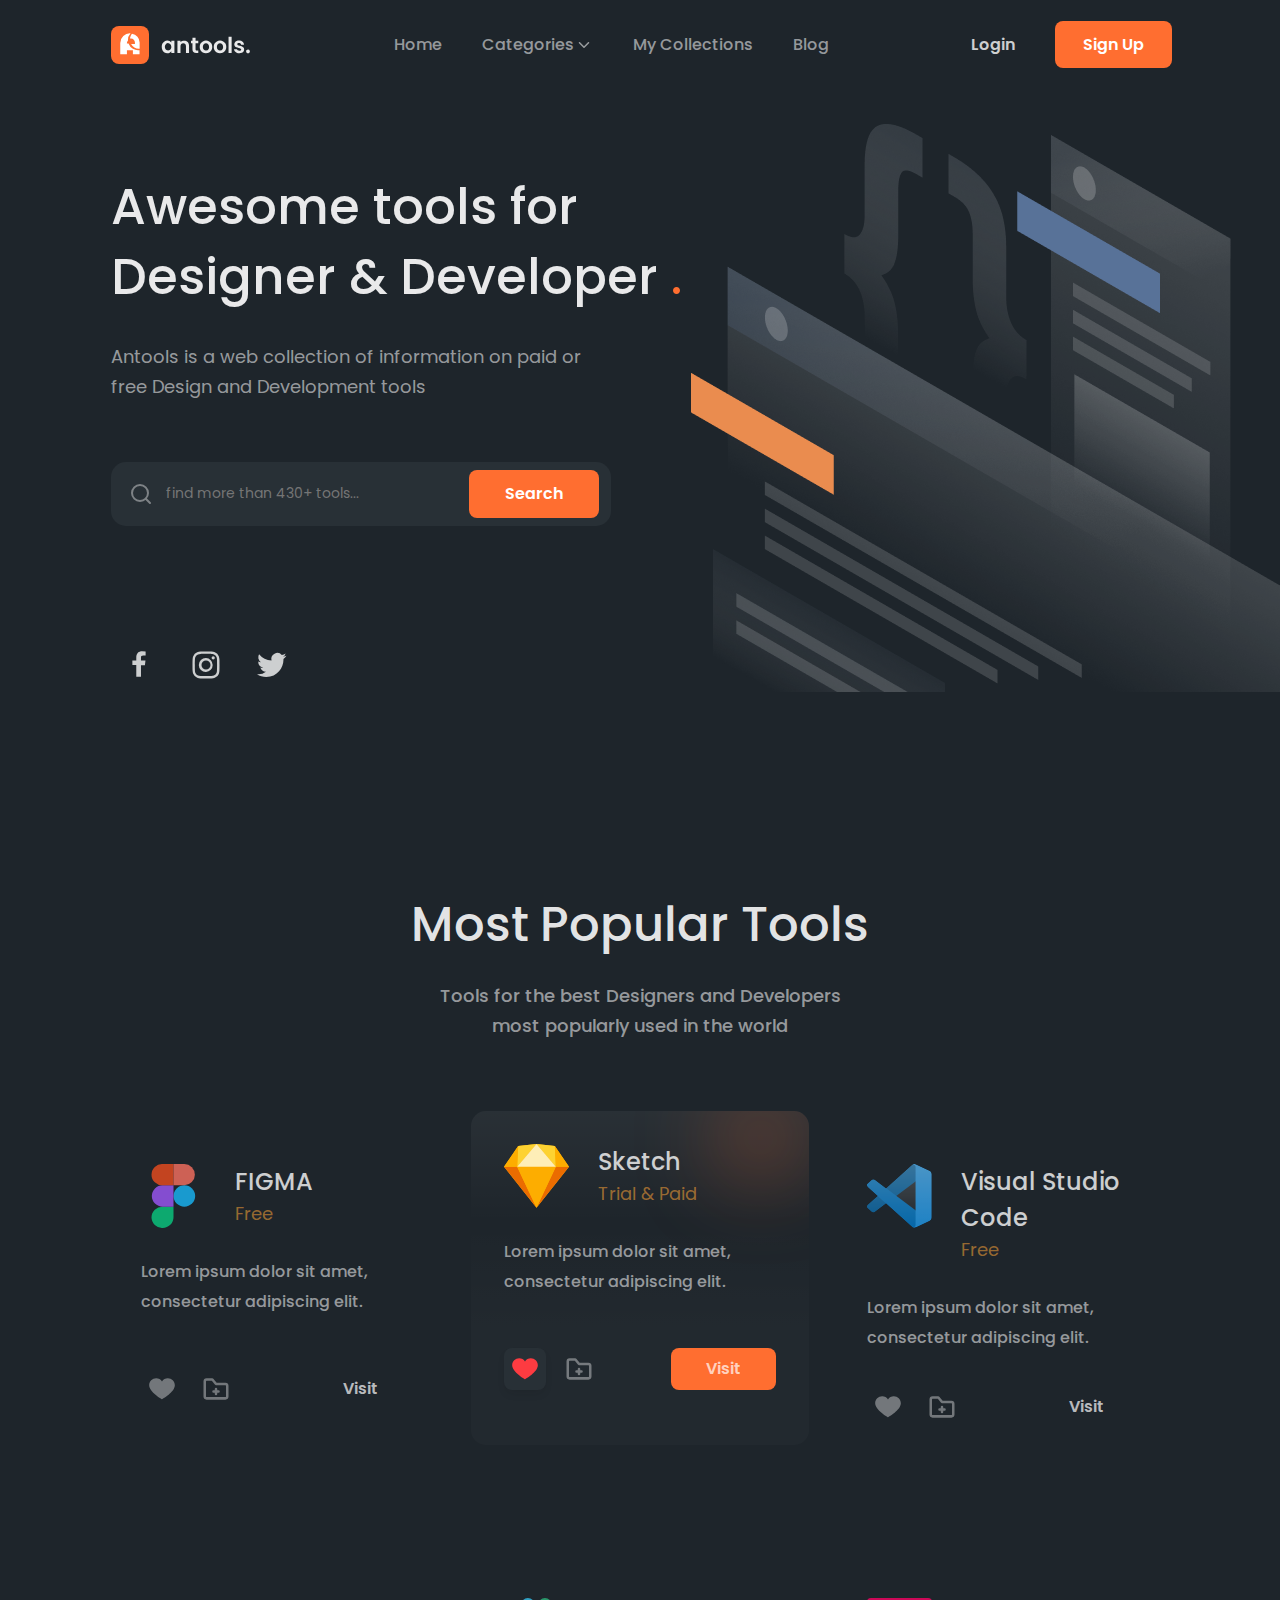
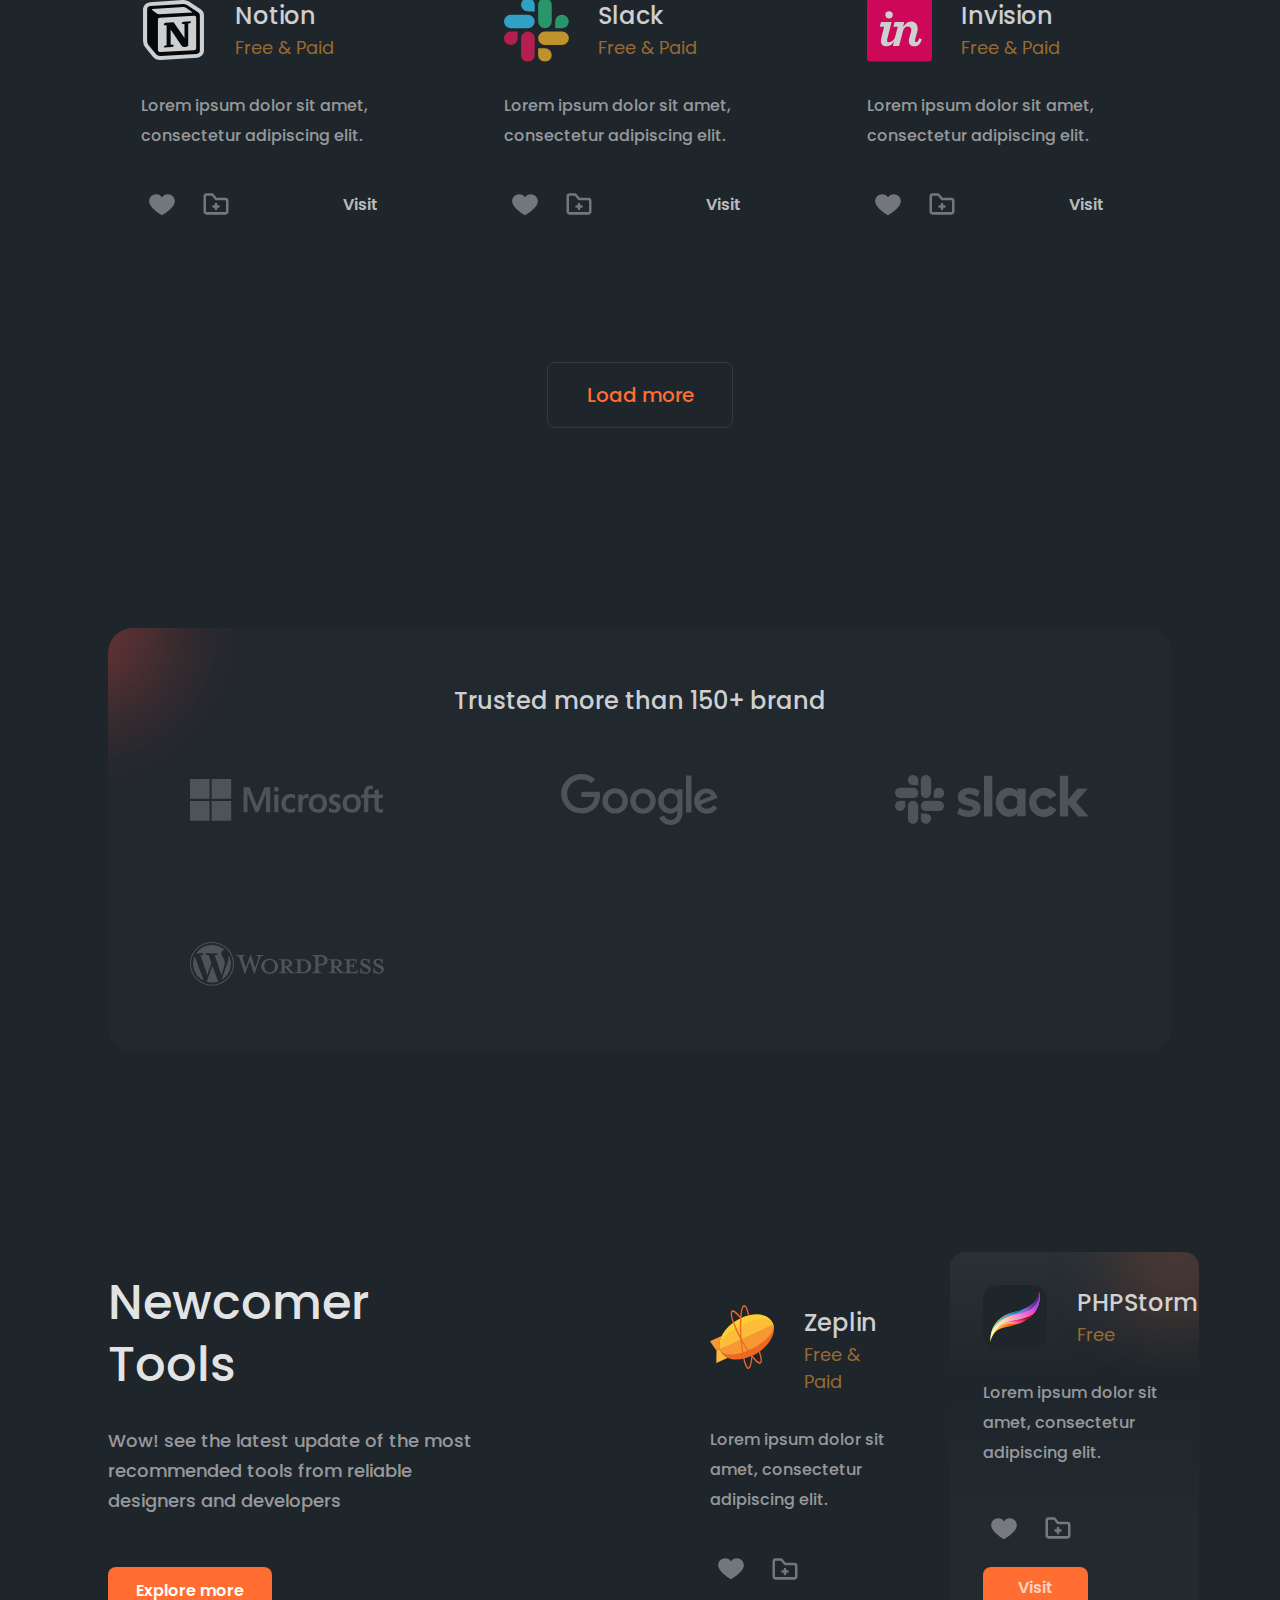
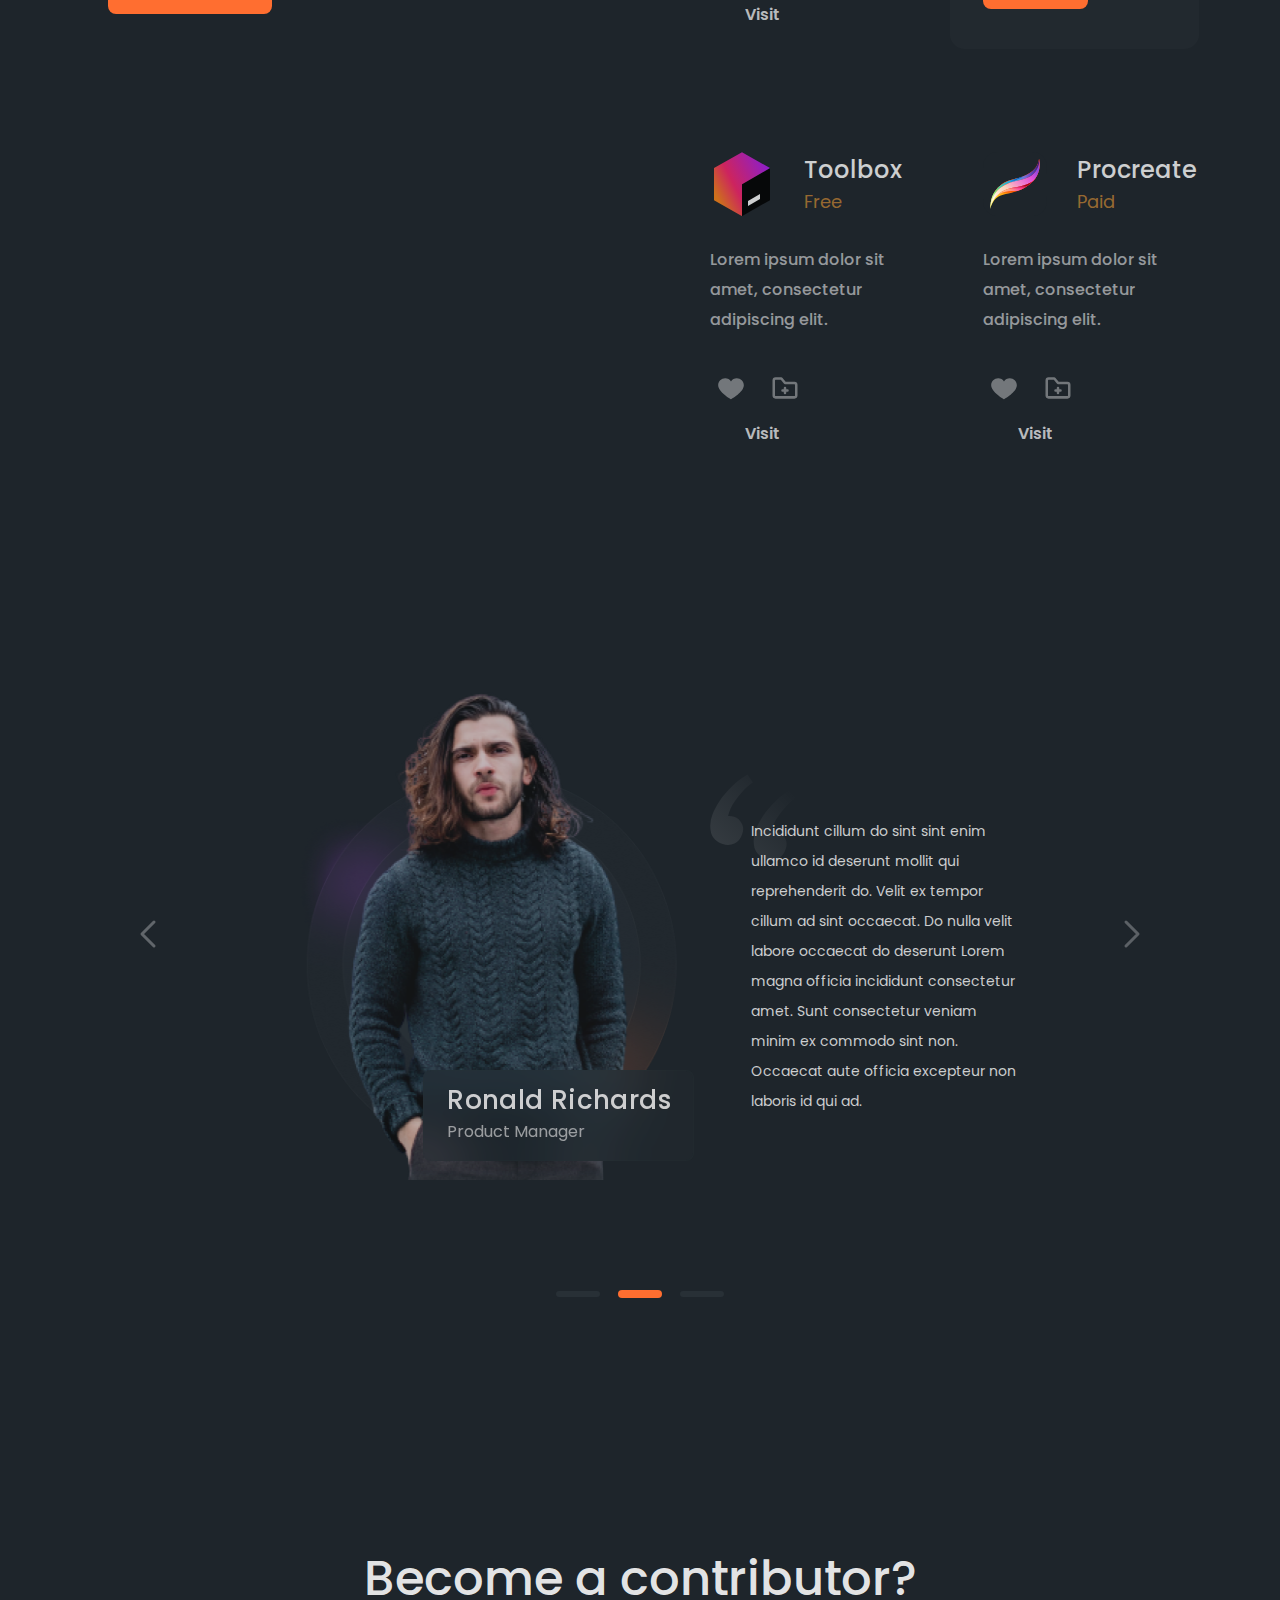
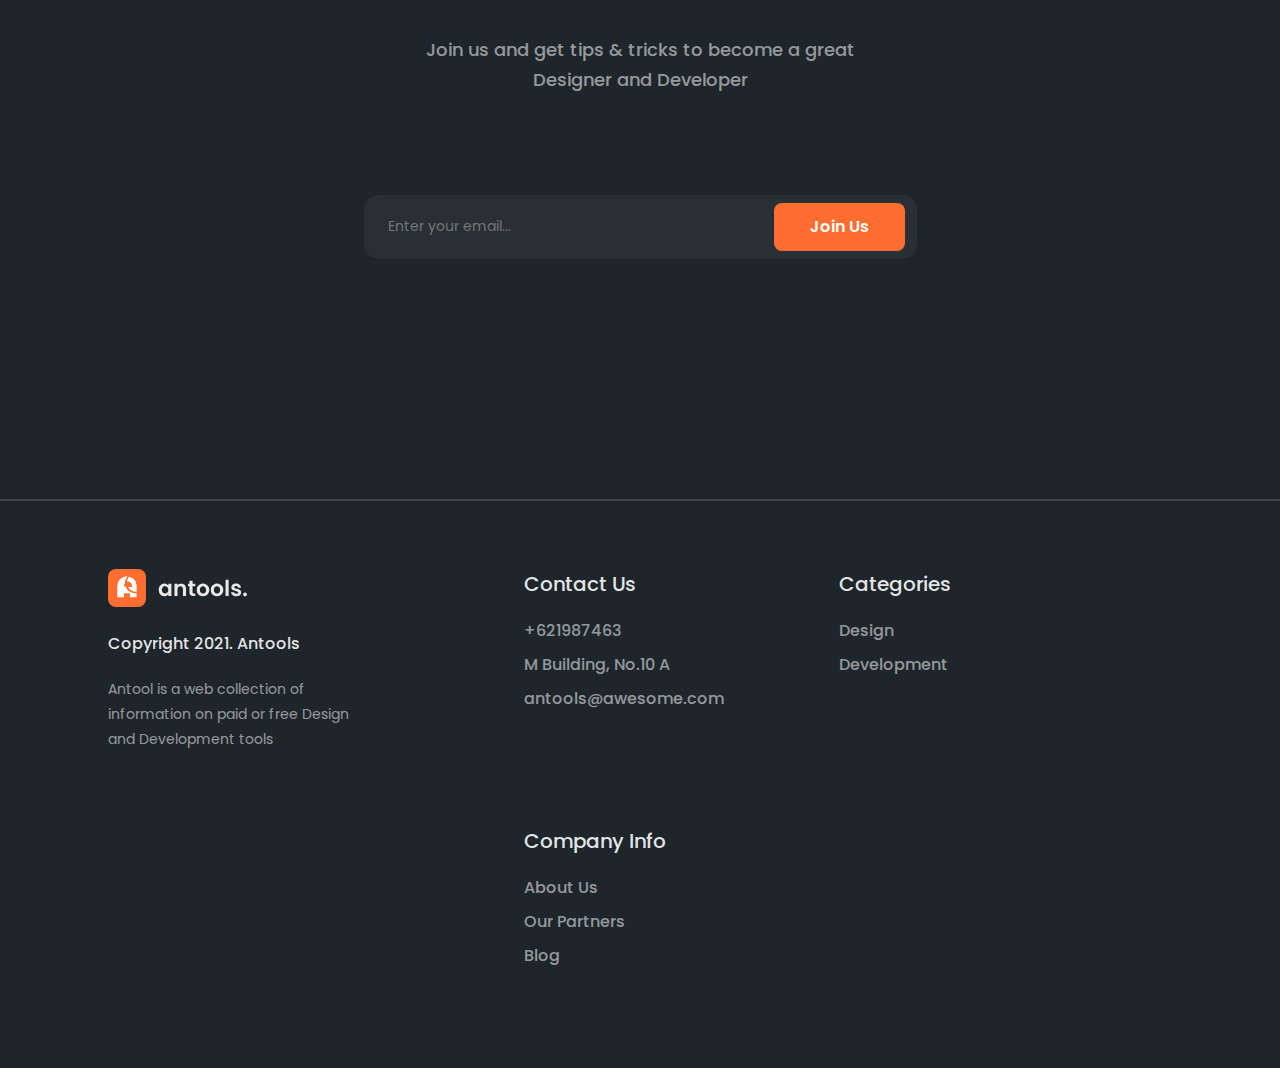
==== commit e4545399: "Merge pull request #4 from NickSmrnv/module3-task" ====
--- a/source/index.html
+++ b/source/index.html
@@ -64,8 +64,8 @@
           <div class="hero__search">
             <h2 class="visually-hidden">Find tools</h2>
             <form class="hero__form form">
-              <input class="form__input" type="text" name="text" placeholder="find more than 430+ tools...">
-              <input class="form__submit button button--orange" type="submit" name="submit" value="Search">
+              <input class="form__input form__input--hero" type="text" name="text" placeholder="find more than 430+ tools...">
+              <input class="form__submit form__submit--hero button button--orange" type="submit" name="submit" value="Search">
             </form>
           </div>
         </div>
@@ -312,109 +312,109 @@
         <div class="newtools__cards">
           <ul class="newtools__list">
 
-            <!-- #1 mini-card Zepelin -->
-            <li class="newtools__item mini-card">
-              <div class="mini-card__head">
-                <img class="mini-card__logo" src="./img/newtools/zeplin-logo.svg" width="64" height="64" alt="Zepelin logo.">
-                <h3 class="mini-card__title">Zeplin</h3>
-                <span class="mini-card__availability">Free & Paid</span>
-              </div>
-              <p class="mini-card__text">Lorem ipsum dolor sit amet, consectetur adipiscing elit.</p>
-              <div class="mini-card__footer">
-                <ul class="mini-card__list">
-                  <li class="mini-card__item">
-                    <button class="mini-card__button mini-card__button--like" type="button">
-                      <svg class="mini-card__icon" width="28" height="28" aria-hidden="true" focusable="false" xmlns="http://www.w3.org/2000/svg"><path d="M19.833 5.25c-2.45 0-4.608 1.225-5.833 3.15-1.225-1.925-3.383-3.15-5.833-3.15-3.85 0-7 3.15-7 7 0 6.942 12.833 14 12.833 14s12.833-7 12.833-14c0-3.85-3.15-7-7-7Z" /></svg>
-                    </button>
-                  </li>
-                  <li class="mini-card__item">
-                    <button class="mini-card__button mini-card__button--folder" type="button">
-                      <svg class="mini-card__icon" width="30" height="30" aria-hidden="true" focusable="false" xmlns="http://www.w3.org/2000/svg"><path d="M17.5 16.25h-1.25V15a1.25 1.25 0 0 0-2.5 0v1.25H12.5a1.25 1.25 0 0 0 0 2.5h1.25V20a1.25 1.25 0 0 0 2.5 0v-1.25h1.25a1.25 1.25 0 0 0 0-2.5Z" /><path d="M24.38 8.81h-8.75l-3.3-3.97a1.25 1.25 0 0 0-.96-.47H5.63A3.09 3.09 0 0 0 2.5 7.41V22.6a3.09 3.09 0 0 0 3.13 3.04h18.75a3.09 3.09 0 0 0 3.12-3.04V11.85a3.09 3.09 0 0 0-3.13-3.04ZM25 22.56a.57.57 0 0 1-.63.54H5.63a.58.58 0 0 1-.62-.54V7.41a.58.58 0 0 1 .63-.54h5.16l3.25 3.98a1.25 1.25 0 0 0 .96.46h9.38a.58.58 0 0 1 .62.54v10.71Z" /></svg>
+            <!-- #1 card Zepelin -->
+            <li class="newtools__item card">
+              <div class="card__head">
+                <img class="card__logo" src="./img/newtools/zeplin-logo.svg" width="64" height="64" alt="Zepelin logo.">
+                <h3 class="card__title">Zeplin</h3>
+                <span class="card__availability">Free & Paid</span>
+              </div>
+              <p class="card__text">Lorem ipsum dolor sit amet, consectetur adipiscing elit.</p>
+              <div class="card__footer">
+                <ul class="card__list">
+                  <li class="card__item">
+                    <button class="card__btn card__btn--like" type="button">
+                      <svg class="card__icon" width="28" height="28" aria-hidden="true" focusable="false" fill="currentColor" xmlns="http://www.w3.org/2000/svg"><path d="M19.833 5.25c-2.45 0-4.608 1.225-5.833 3.15-1.225-1.925-3.383-3.15-5.833-3.15-3.85 0-7 3.15-7 7 0 6.942 12.833 14 12.833 14s12.833-7 12.833-14c0-3.85-3.15-7-7-7Z" /></svg>
+                    </button>
+                  </li>
+                  <li class="card__item">
+                    <button class="card__btn card__btn--folder" type="button">
+                      <svg class="card__icon" width="30" height="30" aria-hidden="true" focusable="false" fill="currentColor" xmlns="http://www.w3.org/2000/svg"><path d="M17.5 16.25h-1.25V15a1.25 1.25 0 0 0-2.5 0v1.25H12.5a1.25 1.25 0 0 0 0 2.5h1.25V20a1.25 1.25 0 0 0 2.5 0v-1.25h1.25a1.25 1.25 0 0 0 0-2.5Z" /><path d="M24.38 8.81h-8.75l-3.3-3.97a1.25 1.25 0 0 0-.96-.47H5.63A3.09 3.09 0 0 0 2.5 7.41V22.6a3.09 3.09 0 0 0 3.13 3.04h18.75a3.09 3.09 0 0 0 3.12-3.04V11.85a3.09 3.09 0 0 0-3.13-3.04ZM25 22.56a.57.57 0 0 1-.63.54H5.63a.58.58 0 0 1-.62-.54V7.41a.58.58 0 0 1 .63-.54h5.16l3.25 3.98a1.25 1.25 0 0 0 .96.46h9.38a.58.58 0 0 1 .62.54v10.71Z" /></svg>
                     </button>
                   </li>
                 </ul>
-                <a class="mini-card__button button" href="#">
+                <a class="card__button button" href="#">
                   Visit
                 </a>
               </div>
             </li>
 
-            <!-- #2 mini-card PHPStorm -->
-            <li class="newtools__item mini-card mini-card--current">
-              <div class="mini-card__head">
-                <img class="mini-card__logo" src="./img/newtools/procreate-logo.svg" width="64" height="64" alt="PHPStorm logo.">
-                <h3 class="mini-card__title">PHPStorm</h3>
-                <span class="mini-card__availability">Free</span>
-              </div>
-              <p class="mini-card__text">Lorem ipsum dolor sit amet, consectetur adipiscing elit.</p>
-              <div class="mini-card__footer">
-                <ul class="mini-card__list">
-                  <li class="mini-card__item">
-                    <button class="mini-card__button mini-card__button--like" type="button">
-                      <svg class="mini-card__icon" width="28" height="28" aria-hidden="true" focusable="false" xmlns="http://www.w3.org/2000/svg"><path d="M19.833 5.25c-2.45 0-4.608 1.225-5.833 3.15-1.225-1.925-3.383-3.15-5.833-3.15-3.85 0-7 3.15-7 7 0 6.942 12.833 14 12.833 14s12.833-7 12.833-14c0-3.85-3.15-7-7-7Z" /></svg>
-                    </button>
-                  </li>
-                  <li class="mini-card__item">
-                    <button class="mini-card__button mini-card__button--folder" type="button">
-                      <svg class="mini-card__icon" width="30" height="30" aria-hidden="true" focusable="false" xmlns="http://www.w3.org/2000/svg"><path d="M17.5 16.25h-1.25V15a1.25 1.25 0 0 0-2.5 0v1.25H12.5a1.25 1.25 0 0 0 0 2.5h1.25V20a1.25 1.25 0 0 0 2.5 0v-1.25h1.25a1.25 1.25 0 0 0 0-2.5Z" /><path d="M24.38 8.81h-8.75l-3.3-3.97a1.25 1.25 0 0 0-.96-.47H5.63A3.09 3.09 0 0 0 2.5 7.41V22.6a3.09 3.09 0 0 0 3.13 3.04h18.75a3.09 3.09 0 0 0 3.12-3.04V11.85a3.09 3.09 0 0 0-3.13-3.04ZM25 22.56a.57.57 0 0 1-.63.54H5.63a.58.58 0 0 1-.62-.54V7.41a.58.58 0 0 1 .63-.54h5.16l3.25 3.98a1.25 1.25 0 0 0 .96.46h9.38a.58.58 0 0 1 .62.54v10.71Z" /></svg>
+            <!-- #2 card PHPStorm -->
+            <li class="newtools__item card card--current">
+              <div class="card__head">
+                <img class="card__logo" src="./img/newtools/procreate-logo.svg" width="64" height="64" alt="PHPStorm logo.">
+                <h3 class="card__title">PHPStorm</h3>
+                <span class="card__availability">Free</span>
+              </div>
+              <p class="card__text">Lorem ipsum dolor sit amet, consectetur adipiscing elit.</p>
+              <div class="card__footer">
+                <ul class="card__list">
+                  <li class="card__item">
+                    <button class="card__btn card__btn--like" type="button">
+                      <svg class="card__icon" width="28" height="28" aria-hidden="true" focusable="false" fill="currentColor" xmlns="http://www.w3.org/2000/svg"><path d="M19.833 5.25c-2.45 0-4.608 1.225-5.833 3.15-1.225-1.925-3.383-3.15-5.833-3.15-3.85 0-7 3.15-7 7 0 6.942 12.833 14 12.833 14s12.833-7 12.833-14c0-3.85-3.15-7-7-7Z" /></svg>
+                    </button>
+                  </li>
+                  <li class="card__item">
+                    <button class="card__btn card__btn--folder" type="button">
+                      <svg class="card__icon" width="30" height="30" aria-hidden="true" focusable="false" fill="currentColor" xmlns="http://www.w3.org/2000/svg"><path d="M17.5 16.25h-1.25V15a1.25 1.25 0 0 0-2.5 0v1.25H12.5a1.25 1.25 0 0 0 0 2.5h1.25V20a1.25 1.25 0 0 0 2.5 0v-1.25h1.25a1.25 1.25 0 0 0 0-2.5Z" /><path d="M24.38 8.81h-8.75l-3.3-3.97a1.25 1.25 0 0 0-.96-.47H5.63A3.09 3.09 0 0 0 2.5 7.41V22.6a3.09 3.09 0 0 0 3.13 3.04h18.75a3.09 3.09 0 0 0 3.12-3.04V11.85a3.09 3.09 0 0 0-3.13-3.04ZM25 22.56a.57.57 0 0 1-.63.54H5.63a.58.58 0 0 1-.62-.54V7.41a.58.58 0 0 1 .63-.54h5.16l3.25 3.98a1.25 1.25 0 0 0 .96.46h9.38a.58.58 0 0 1 .62.54v10.71Z" /></svg>
                     </button>
                   </li>
                 </ul>
-                <a class="mini-card__button button button--orange" href="#">
+                <a class="card__button button button--orange" href="#">
                   Visit
                 </a>
               </div>
             </li>
 
-            <!-- #3 mini-card Toolbox -->
-            <li class="newtools__item mini-card">
-              <div class="mini-card__head">
-                <img class="mini-card__logo" src="./img/newtools/toolbox-logo.svg" width="64" height="64" alt="Toolbox logo.">
-                <h3 class="mini-card__title">Toolbox</h3>
-                <span class="mini-card__availability">Free</span>
-              </div>
-              <p class="mini-card__text">Lorem ipsum dolor sit amet, consectetur adipiscing elit.</p>
-              <div class="mini-card__footer">
-                <ul class="mini-card__list">
-                  <li class="mini-card__item">
-                    <button class="mini-card__button mini-card__button--like" type="button">
-                      <svg class="mini-card__icon" width="28" height="28" aria-hidden="true" focusable="false" xmlns="http://www.w3.org/2000/svg"><path d="M19.833 5.25c-2.45 0-4.608 1.225-5.833 3.15-1.225-1.925-3.383-3.15-5.833-3.15-3.85 0-7 3.15-7 7 0 6.942 12.833 14 12.833 14s12.833-7 12.833-14c0-3.85-3.15-7-7-7Z" /></svg>
-                    </button>
-                  </li>
-                  <li class="mini-card__item">
-                    <button class="mini-card__button mini-card__button--folder" type="button">
-                      <svg class="mini-card__icon" width="30" height="30" aria-hidden="true" focusable="false" xmlns="http://www.w3.org/2000/svg"><path d="M17.5 16.25h-1.25V15a1.25 1.25 0 0 0-2.5 0v1.25H12.5a1.25 1.25 0 0 0 0 2.5h1.25V20a1.25 1.25 0 0 0 2.5 0v-1.25h1.25a1.25 1.25 0 0 0 0-2.5Z" /><path d="M24.38 8.81h-8.75l-3.3-3.97a1.25 1.25 0 0 0-.96-.47H5.63A3.09 3.09 0 0 0 2.5 7.41V22.6a3.09 3.09 0 0 0 3.13 3.04h18.75a3.09 3.09 0 0 0 3.12-3.04V11.85a3.09 3.09 0 0 0-3.13-3.04ZM25 22.56a.57.57 0 0 1-.63.54H5.63a.58.58 0 0 1-.62-.54V7.41a.58.58 0 0 1 .63-.54h5.16l3.25 3.98a1.25 1.25 0 0 0 .96.46h9.38a.58.58 0 0 1 .62.54v10.71Z" /></svg>
+            <!-- #3 card Toolbox -->
+            <li class="newtools__item card">
+              <div class="card__head">
+                <img class="card__logo" src="./img/newtools/toolbox-logo.svg" width="64" height="64" alt="Toolbox logo.">
+                <h3 class="card__title">Toolbox</h3>
+                <span class="card__availability">Free</span>
+              </div>
+              <p class="card__text">Lorem ipsum dolor sit amet, consectetur adipiscing elit.</p>
+              <div class="card__footer">
+                <ul class="card__list">
+                  <li class="card__item">
+                    <button class="card__btn card__btn--like" type="button">
+                      <svg class="card__icon" width="28" height="28" aria-hidden="true" focusable="false" fill="currentColor" xmlns="http://www.w3.org/2000/svg"><path d="M19.833 5.25c-2.45 0-4.608 1.225-5.833 3.15-1.225-1.925-3.383-3.15-5.833-3.15-3.85 0-7 3.15-7 7 0 6.942 12.833 14 12.833 14s12.833-7 12.833-14c0-3.85-3.15-7-7-7Z" /></svg>
+                    </button>
+                  </li>
+                  <li class="card__item">
+                    <button class="card__btn card__btn--folder" type="button">
+                      <svg class="card__icon" width="30" height="30" aria-hidden="true" focusable="false" fill="currentColor" xmlns="http://www.w3.org/2000/svg"><path d="M17.5 16.25h-1.25V15a1.25 1.25 0 0 0-2.5 0v1.25H12.5a1.25 1.25 0 0 0 0 2.5h1.25V20a1.25 1.25 0 0 0 2.5 0v-1.25h1.25a1.25 1.25 0 0 0 0-2.5Z" /><path d="M24.38 8.81h-8.75l-3.3-3.97a1.25 1.25 0 0 0-.96-.47H5.63A3.09 3.09 0 0 0 2.5 7.41V22.6a3.09 3.09 0 0 0 3.13 3.04h18.75a3.09 3.09 0 0 0 3.12-3.04V11.85a3.09 3.09 0 0 0-3.13-3.04ZM25 22.56a.57.57 0 0 1-.63.54H5.63a.58.58 0 0 1-.62-.54V7.41a.58.58 0 0 1 .63-.54h5.16l3.25 3.98a1.25 1.25 0 0 0 .96.46h9.38a.58.58 0 0 1 .62.54v10.71Z" /></svg>
                     </button>
                   </li>
                 </ul>
-                <a class="mini-card__button button" href="#">
+                <a class="card__button button" href="#">
                   Visit
                 </a>
               </div>
             </li>
 
-            <!-- #4 mini-card Procreate -->
-            <li class="newtools__item mini-card">
-              <div class="mini-card__head">
-                <img class="mini-card__logo" src="./img/newtools/procreate-logo.svg" width="64" height="64" alt="Procreate logo.">
-                <h3 class="mini-card__title">Procreate</h3>
-                <span class="mini-card__availability">Paid</span>
-              </div>
-              <p class="mini-card__text">Lorem ipsum dolor sit amet, consectetur adipiscing elit.</p>
-              <div class="mini-card__footer">
-                <ul class="mini-card__list">
-                  <li class="mini-card__item">
-                    <button class="mini-card__button mini-card__button--like" type="button">
-                      <svg class="mini-card__icon" width="28" height="28" aria-hidden="true" focusable="false" xmlns="http://www.w3.org/2000/svg"><path d="M19.833 5.25c-2.45 0-4.608 1.225-5.833 3.15-1.225-1.925-3.383-3.15-5.833-3.15-3.85 0-7 3.15-7 7 0 6.942 12.833 14 12.833 14s12.833-7 12.833-14c0-3.85-3.15-7-7-7Z" /></svg>
-                    </button>
-                  </li>
-                  <li class="mini-card__item">
-                    <button class="mini-card__button mini-card__button--folder" type="button">
-                      <svg class="mini-card__icon" width="30" height="30" aria-hidden="true" focusable="false" xmlns="http://www.w3.org/2000/svg"><path d="M17.5 16.25h-1.25V15a1.25 1.25 0 0 0-2.5 0v1.25H12.5a1.25 1.25 0 0 0 0 2.5h1.25V20a1.25 1.25 0 0 0 2.5 0v-1.25h1.25a1.25 1.25 0 0 0 0-2.5Z" /><path d="M24.38 8.81h-8.75l-3.3-3.97a1.25 1.25 0 0 0-.96-.47H5.63A3.09 3.09 0 0 0 2.5 7.41V22.6a3.09 3.09 0 0 0 3.13 3.04h18.75a3.09 3.09 0 0 0 3.12-3.04V11.85a3.09 3.09 0 0 0-3.13-3.04ZM25 22.56a.57.57 0 0 1-.63.54H5.63a.58.58 0 0 1-.62-.54V7.41a.58.58 0 0 1 .63-.54h5.16l3.25 3.98a1.25 1.25 0 0 0 .96.46h9.38a.58.58 0 0 1 .62.54v10.71Z" /></svg>
+            <!-- #4 card Procreate -->
+            <li class="newtools__item card">
+              <div class="card__head">
+                <img class="card__logo" src="./img/newtools/procreate-logo.svg" width="64" height="64" alt="Procreate logo.">
+                <h3 class="card__title">Procreate</h3>
+                <span class="card__availability">Paid</span>
+              </div>
+              <p class="card__text">Lorem ipsum dolor sit amet, consectetur adipiscing elit.</p>
+              <div class="card__footer">
+                <ul class="card__list">
+                  <li class="card__item">
+                    <button class="card__btn card__btn--like" type="button">
+                      <svg class="card__icon" width="28" height="28" aria-hidden="true" focusable="false" fill="currentColor" xmlns="http://www.w3.org/2000/svg"><path d="M19.833 5.25c-2.45 0-4.608 1.225-5.833 3.15-1.225-1.925-3.383-3.15-5.833-3.15-3.85 0-7 3.15-7 7 0 6.942 12.833 14 12.833 14s12.833-7 12.833-14c0-3.85-3.15-7-7-7Z" /></svg>
+                    </button>
+                  </li>
+                  <li class="card__item">
+                    <button class="card__btn card__btn--folder" type="button">
+                      <svg class="card__icon" width="30" height="30" aria-hidden="true" focusable="false" fill="currentColor" xmlns="http://www.w3.org/2000/svg"><path d="M17.5 16.25h-1.25V15a1.25 1.25 0 0 0-2.5 0v1.25H12.5a1.25 1.25 0 0 0 0 2.5h1.25V20a1.25 1.25 0 0 0 2.5 0v-1.25h1.25a1.25 1.25 0 0 0 0-2.5Z" /><path d="M24.38 8.81h-8.75l-3.3-3.97a1.25 1.25 0 0 0-.96-.47H5.63A3.09 3.09 0 0 0 2.5 7.41V22.6a3.09 3.09 0 0 0 3.13 3.04h18.75a3.09 3.09 0 0 0 3.12-3.04V11.85a3.09 3.09 0 0 0-3.13-3.04ZM25 22.56a.57.57 0 0 1-.63.54H5.63a.58.58 0 0 1-.62-.54V7.41a.58.58 0 0 1 .63-.54h5.16l3.25 3.98a1.25 1.25 0 0 0 .96.46h9.38a.58.58 0 0 1 .62.54v10.71Z" /></svg>
                     </button>
                   </li>
                 </ul>
-                <a class="mini-card__button button" href="#">
+                <a class="card__button button" href="#">
                   Visit
                 </a>
               </div>
@@ -429,6 +429,8 @@
     <section class="teams">
       <h2 class="visually-hidden">Our employees.</h2>
       <div class="teams__wrapper">
+        <button class="teams__button teams__button--prev"></button>
+        <button class="teams__button teams__button--next"></button>
         <div class="teams__employee">
           <img class="teams__photo" src="./img/teams/Ronald-Richards.png" width="399" height="492" alt="Employee photo.">
           <div class="teams__about">
@@ -443,8 +445,11 @@
           Occaecat aute officia excepteur non laboris id qui ad.
         </blockquote>
         </div>
-        <button class="teams__button-prev"></button>
-        <button class="teams__button-next"></button>
+        <ol class="teams__slider">
+          <li class="teams__indicator"></li>
+          <li class="teams__indicator teams__indicator--current"></li>
+          <li class="teams__indicator"></li>
+        </ol>
       </div>
     </section>
 
@@ -479,11 +484,11 @@
             <h3 class="info__title">Contact Us</h3>
             <ul class="info__list">
               <li class="info__item">
-                <a class="info__telephone" href="tel:+621987463">+621987463</a>
+                <a class="info__link" href="tel:+621987463">+621987463</a>
               </li>
               <li class="info__item">M Building, No.10 A</li>
               <li class="info__item">
-                <a class="info__email" href="malito:antools@awesome.com">antools@awesome.com</a>
+                <a class="info__link" href="malito:antools@awesome.com">antools@awesome.com</a>
               </li>
             </ul>
           </li>
